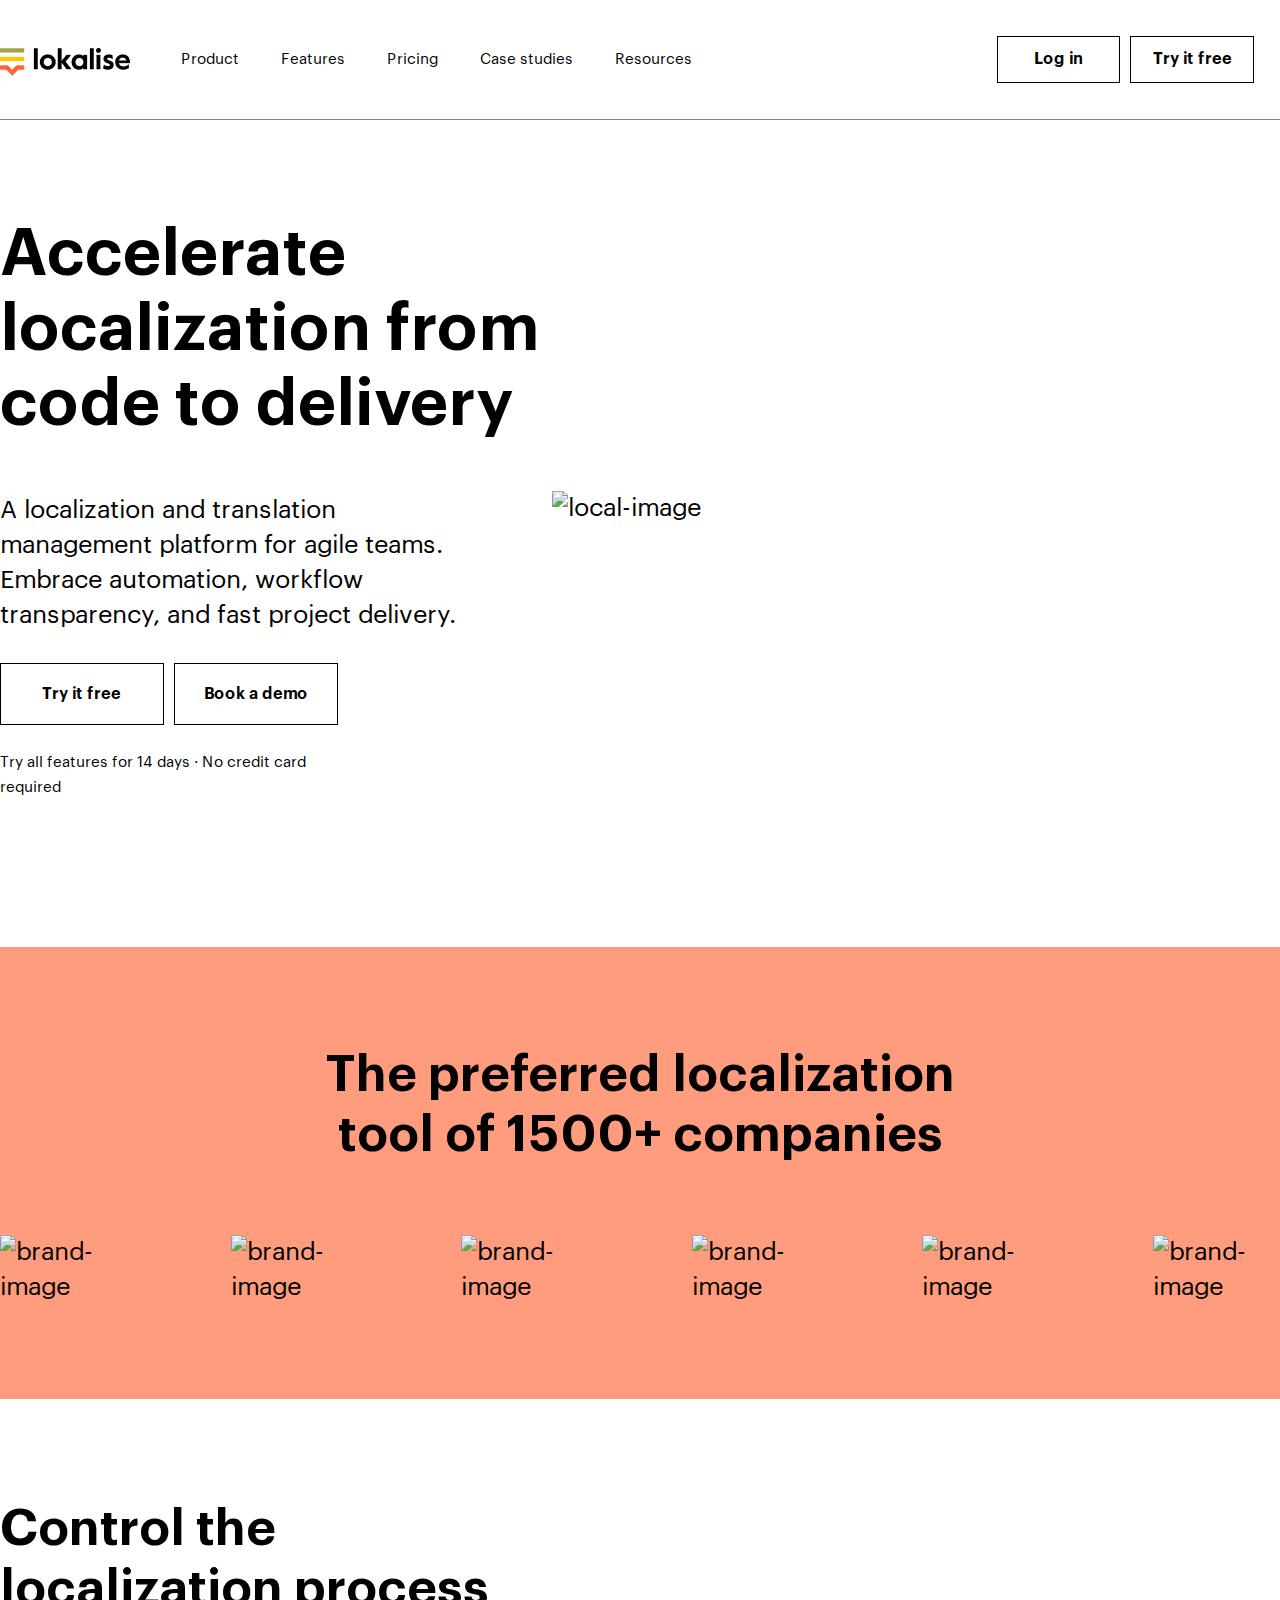
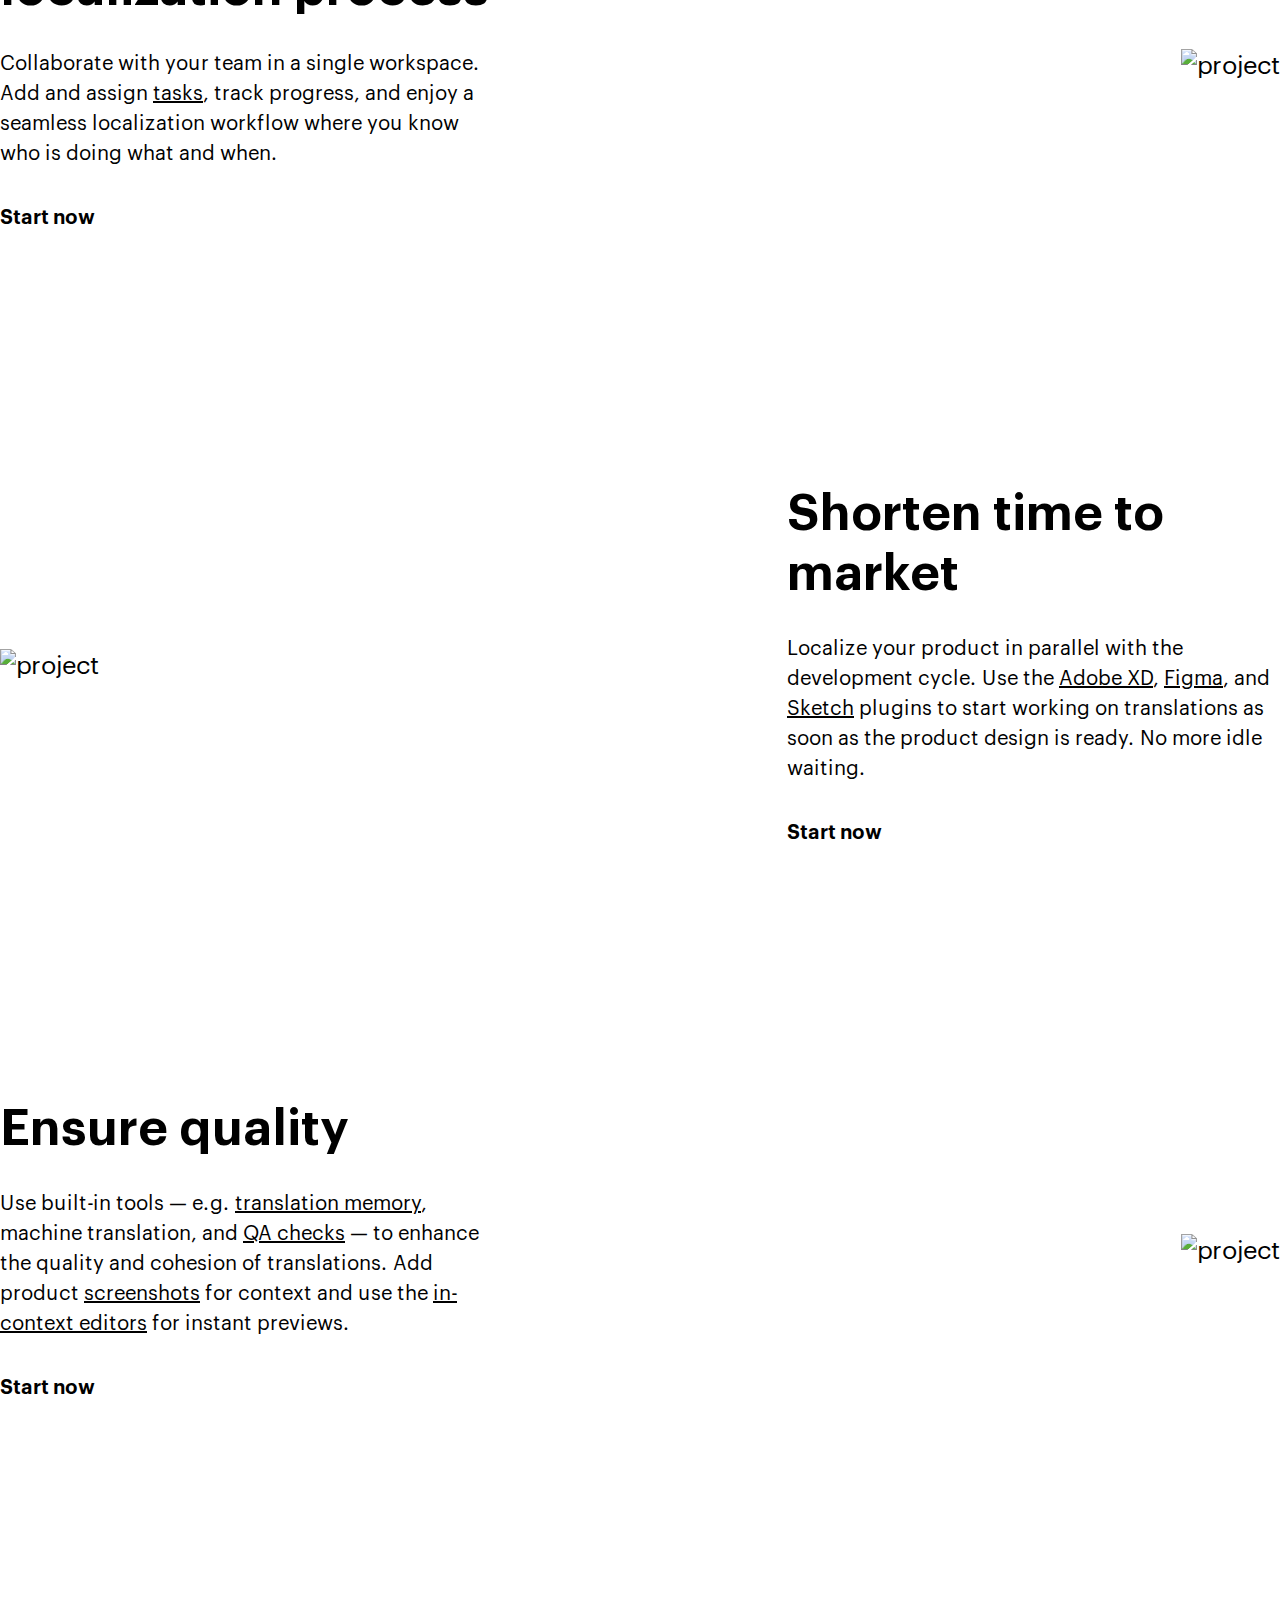
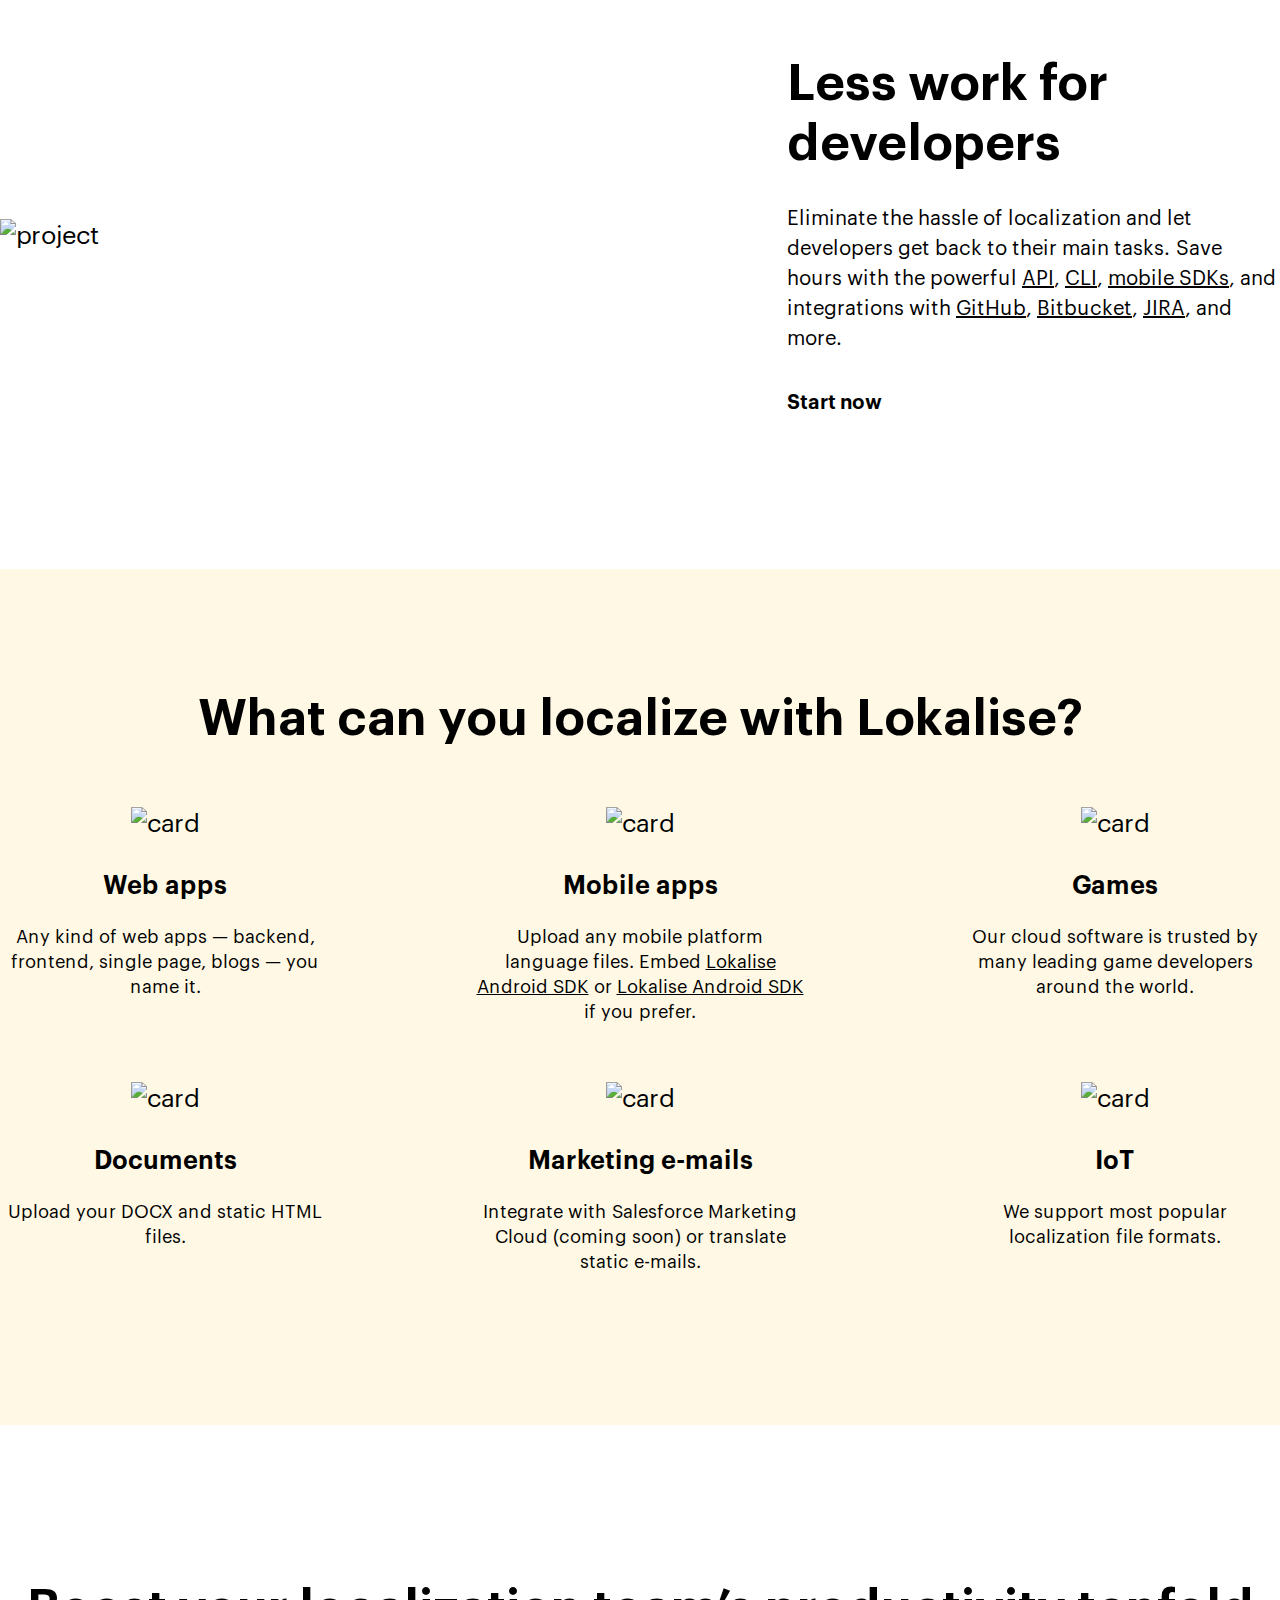
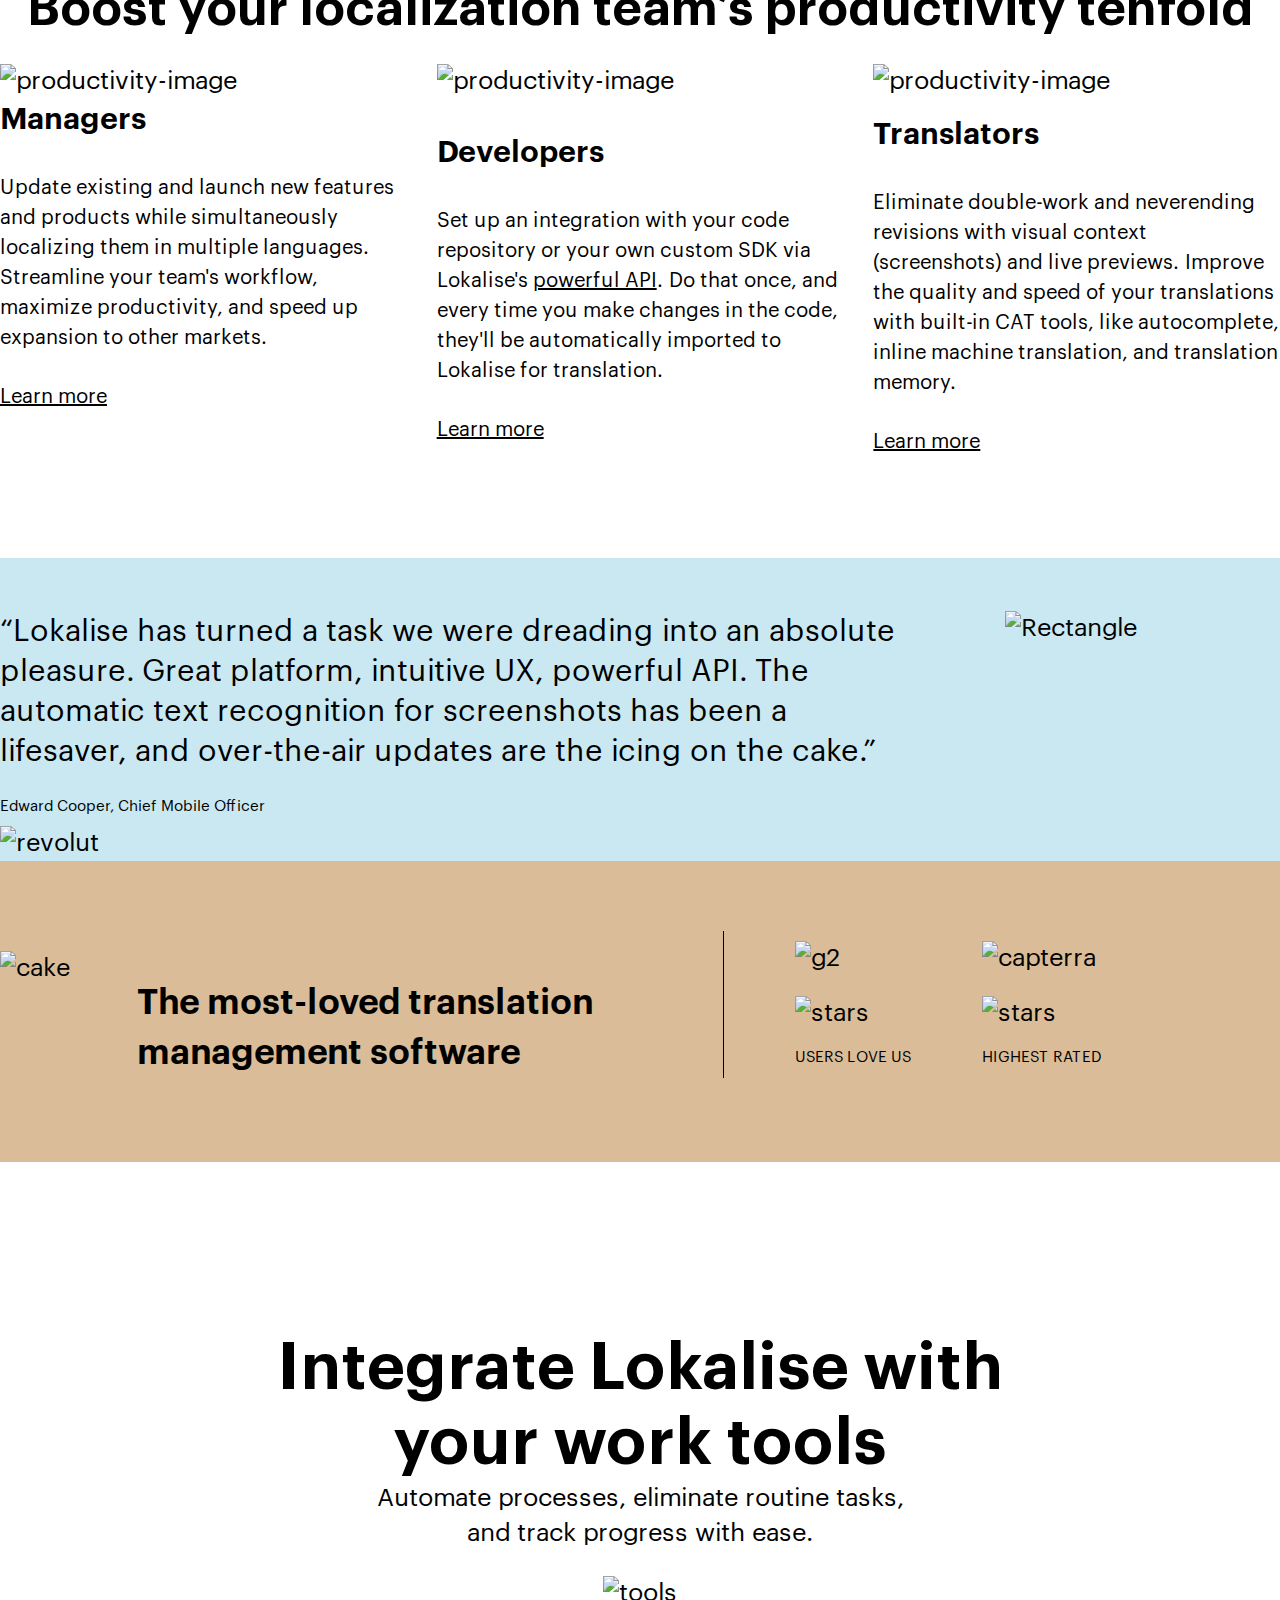
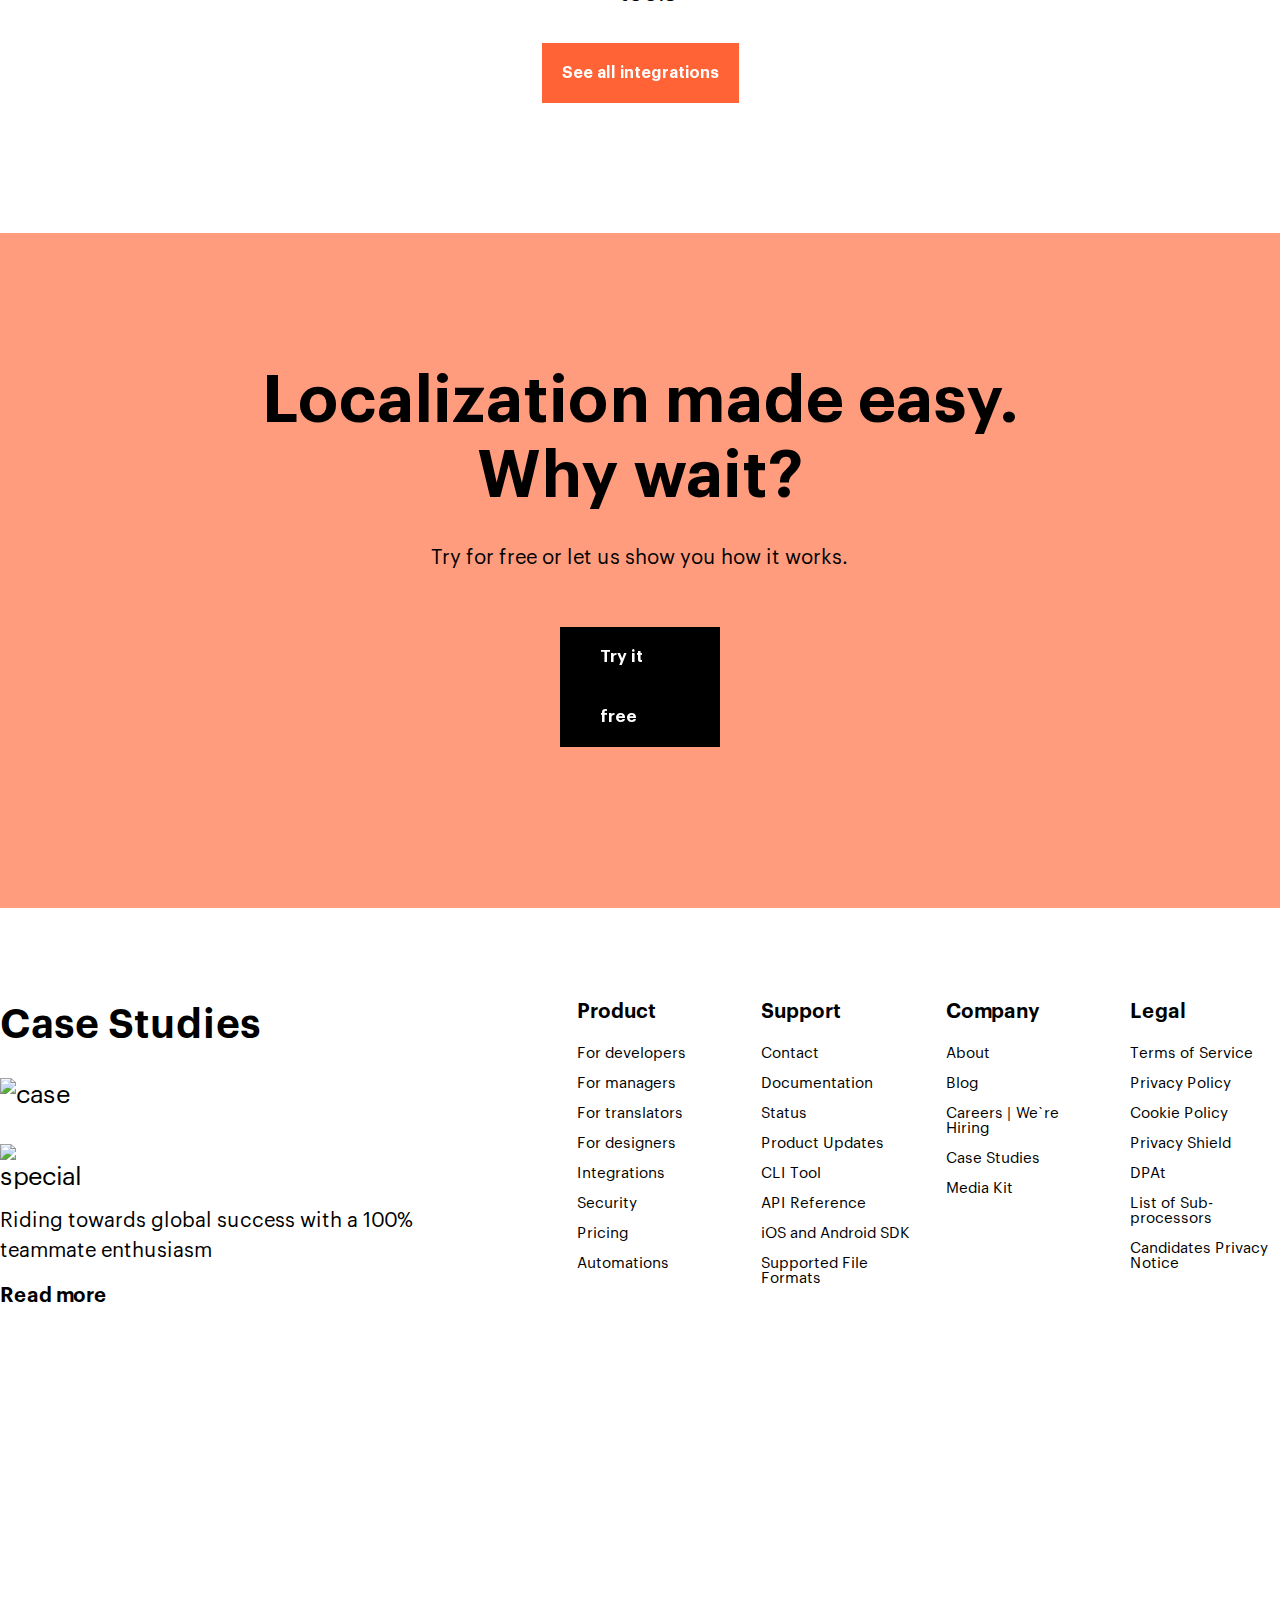
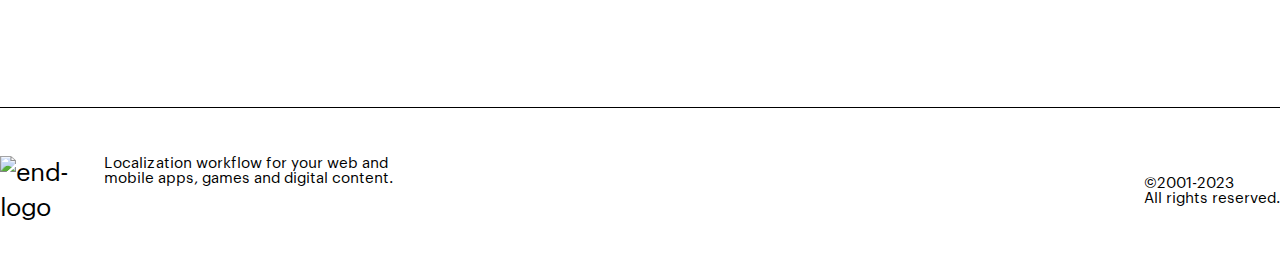
==== index.html @ d3bbba77 "rework hm15" ====
<!DOCTYPE html>
<html lang="en">
<head>
    <meta charset="UTF-8">
    <meta name="viewport" content="width=device-width, initial-scale=1.0">
    <link rel="stylesheet" href="fonts/fonts.css">
    <link rel="stylesheet" href="css/style.css">
    <title>Lokalise</title>
</head>
<body>
    <header class="header">
        <div class="container flex items-center">
            <a href="index.html" class="logo">
            <img src="./images/logo.png" alt="logo" class="logo-img">
           </a>
            <nav class="navigation">
                <ul class="nav-list flex">
                    <li class="nav-li"><a href="#" class="nav-link flex">Product</a></li>
                    <li class="nav-li"><a href="#" class="nav-link flex">Features</a></li>
                    <li class="nav-li"><a href="#" class="nav-link flex">Pricing</a></li>
                    <li class="nav-li"><a href="#" class="nav-link flex">Case studies</a></li>
                    <li class="nav-li"><a href="#" class="nav-link flex">Resources</a></li>
                </ul>
            </nav>
            <a href="" class="log-link mr-10 animation-link"><span>Log in</span></a>
            <a href="" class="log-link-2 animation-link"><span>Try it free</span></a>
        </div>
    </header>
    <main>
        <section class="localization-section">
            <div class="container flex items-center">
                <div class="local-text-block">
            <h1 class="local-title">Accelerate localization from code to delivery</h1>
            <p class="local-text">A localization and translation management platform for agile teams. Embrace automation, workflow transparency, and fast project delivery.</p>
            <div class="link-block flex">
            <a href="#" class="local-link mr-10 animation-link"><span>Try it free</span></a>
            <a href="#" class="local-link animation-link"><span>Book a demo</span></a>
        </div>
            <p class="local-description">Try all features for 14 days · No credit card required</p>
        </div>
        <div class="local-img-block">
            <img src="./images/localization.png" alt="local-image">
        </div>
        </div>
        </section>
        <section class="brands-section">
            <div class="container">
                <div class="brand-block">
                <h2 class="brands-title">The preferred localization tool of 1500+ companies</h2>
                <div class="brand-visual-block flex items-center">
                    <img src="./images/group-brands_1.png" alt="brand-image">
                    <img src="./images/group-brands_2.png" alt="brand-image">
                    <img src="./images/group-brands_3.png" alt="brand-image">
                    <img src="./images/group-brands_4.png" alt="brand-image">
                    <img src="./images/group-brands_5.png" alt="brand-image">
                    <img src="./images/group-brands_6.png" alt="brand-image">
                </div>
                </div>
            </div>
        </section>
        <section class="projects-section">
            <div class="container flex items-center justify-between mb-250">
                <div class="project-text-block">
                <h2 class="project-title">Control the localization process</h2>
                <p class="project-text">Collaborate with your team in a single workspace. Add and assign <u>tasks</u>, track progress, and enjoy a seamless localization workflow where you know who is doing what and when.</p>
                <a href="#" class="case-link">Start now</a>
            </div>
            <img src="./images/project_img_1.png" alt="project" class="project-image">
            </div>
            <div class="container flex items-center justify-between mb-250">
                <div class="project-text-block">
                <h2 class="project-title">Shorten time to market</h2>
                <p class="project-text">Localize your product in parallel with the development cycle. Use the <u>Adobe XD</u>, <u>Figma</u>, and <u>Sketch</u> plugins to start working on translations as soon as the product design is ready. No more idle waiting.</p>
                <a href="#" class="case-link">Start now</a>
            </div>
            <img src="./images/project_img_2.png" alt="project" class="project-image">
            </div>
            <div class="container flex items-center justify-between mb-250">
                <div class="project-text-block">
                <h2 class="project-title">Ensure quality</h2>
                <p class="project-text">Use built-in tools — e.g. <u>translation memory</u>, machine translation, and <u>QA checks</u> — to enhance the quality and cohesion of translations. Add product <u>screenshots</u> for context and use the <u>in-context editors</u> for instant previews.</p>
                <a href="#" class="case-link">Start now</a>
            </div>
            <img src="./images/project_img_3.png" alt="project" class="project-image">
            </div>
            <div class="container flex items-center justify-between">
                <div class="project-text-block">
                <h2 class="project-title">Less work for developers</h2>
                <p class="project-text">Eliminate the hassle of localization and let developers get back to their main tasks. Save hours with the powerful <u>API</u>, <u>CLI</u>, <u>mobile SDKs</u>, and integrations with  <u>GitHub</u>, <u>Bitbucket</u>, <u>JIRA</u>, and more.</p>
                <a href="#" class="case-link">Start now</a>
            </div>
            <img src="./images/project_img_4.png" alt="project" class="project-image">
            </div>
        </section>
    <section class="apps-section">
        <div class="container">
            <h2 class="apps-title">What can you localize with Lokalise?</h2>
            <div class="wrapper-cards flex justify-between">
                <div class="card-block mb-57">
                    <img src="./images/cards_1.png" alt="card" class="card-img">
                    <h3 class="cards-title">Web apps</h3>
                    <p class="cards-text">Any kind of web apps — backend, frontend, single page, blogs — you name it.</p>
                </div>
                <div class="card-block mb-57">
                    <img src="./images/cards_2.png" alt="card" class="card-img">
                    <h3 class="cards-title">Mobile apps</h3>
                    <p class="cards-text">Upload any mobile platform language files. Embed <u>Lokalise Android SDK</u>  or <u>Lokalise Android SDK</u> if you prefer. </p>
                </div>
                <div class="card-block mb-57">
                    <img src="./images/cards_3.png" alt="card" class="card-img">
                    <h3 class="cards-title">Games</h3>
                    <p class="cards-text">Our cloud software is trusted by many leading game developers around the world.</p>
                </div>
            </div>
            <div class="wrapper-cards flex justify-between">
                <div class="card-block">
                    <img src="./images/cards_4.png" alt="card" class="card-img">
                    <h3 class="cards-title">Documents</h3>
                    <p class="cards-text">Upload your DOCX and static HTML files.</p>
                </div>
                <div class="card-block">
                    <img src="./images/cards_5.png" alt="card" class="card-img">
                    <h3 class="cards-title">Marketing e-mails</h3>
                    <p class="cards-text">Integrate with Salesforce Marketing Cloud (coming soon) or translate static e-mails.</p>
                </div>
                <div class="card-block">
                    <img src="./images/cards_6.png" alt="card" class="card-img">
                    <h3 class="cards-title">IoT</h3>
                    <p class="cards-text">We support most popular localization file formats.</p>
                </div>
            </div>
        </div>
    </section>
    <section class="productivity-section">
     <div class="container">
         <h2 class="productivity-title">Boost your localization team’s productivity tenfold</h2>
         <div class="productivity-block flex">
            <div class="wrapper-product">
                <img src="./images/product_1.png" alt="productivity-image" class="productivity-img">
                <h3 class="title-product">Managers</h3>
                <p class="productivity-text">Update existing and launch new features and products while simultaneously localizing them in multiple languages. Streamline your team's workflow, maximize productivity, and speed up expansion to other markets.</p>
                <a href="#" class="productivity-link">Learn more</a>
            </div>
            <div class="wrapper-product">
                <img src="./images/product_2.png" alt="productivity-image" class="productivity-img mb">
                <h3 class="title-product">Developers</h3>
                <p class="productivity-text">Set up an integration with your code repository or your own custom SDK via Lokalise's <u>powerful API</u>. Do that once, and every time you make changes in the code, they'll be automatically imported to Lokalise for translation.</p>
                <a href="#" class="productivity-link">Learn more</a>
            </div>
            <div class="wrapper-product">
                <img src="./images/product_3.png" alt="productivity-image" class="productivity-img mb-25">
                <h3 class="title-product">Translators</h3>
                <p class="productivity-text">Eliminate double-work and neverending revisions with visual context (screenshots) and live previews. Improve the quality and speed of your translations with built-in CAT tools, like autocomplete, inline machine translation, and translation memory.</p>
                <a href="#" class="productivity-link">Learn more</a>
            </div>
         </div>
    </div>
    <div class="revolut-block">
     <div class="container flex">
         <div class="revolut-descrip-block">
           <p class="revolut-text">“Lokalise has turned a task we were dreading into an absolute pleasure. Great platform, intuitive UX, powerful API. The automatic text recognition for screenshots has been a lifesaver, and over-the-air updates are the icing on the cake.”</p>
           <p class="revolut-description">Edward Cooper, Chief Mobile Officer</p>
           <img src="./images/revolut.png" alt="revolut">
         </div>
        <div class="rectangle-img-block">
          <img src="./images/Rectangle.png" alt="Rectangle" class="rectangle-img">
        </div>
     </div>
    </div>
    </section>
    <section class="software-section">
        <div class="container flex">
            <div class="firstsoft-block flex">
                <img src="./images/cake.png" alt="cake" class="cake-img">
                <h3 class="software-title">The most-loved translation management software</h3>
            </div>
            <div class="rated-block">
                <img src="./images/g2.png" alt="g2" class="g2-img">
                <img src="./images/stars.png" alt="stars" class="stars-img">
                <p class="rated-description">USERS LOVE US</p>
            </div>
            <div class="rated-block">
                <img src="./images/capterra.png" alt="capterra" class="g2-img">
                <img src="./images/stars.png" alt="stars" class="stars-img">
                <p class="rated-description">HIGHEST RATED</p>
            </div>
        </div>
    </section>
    <section class="tools-section">
        <div class="container">
            <h2 class="tools-title">Integrate Lokalise with your work tools</h2>
            <p class="tools-text">Automate processes, eliminate routine tasks, and track progress with ease.</p>
            <img src="./images/tools.png" alt="tools" class="tools-img">
            <a href="#" class="tools-link bounce-hover">See all integrations</a>
        </div>
    </section>
    <section class="try-it-section">
    <div class="container">
        <h2 class="try-title">Localization made easy. Why wait?</h2>
        <p class="try-text">Try for free or let us show you how it works.</p>
        <a href="#" class="try-link bounce-hover">Try it free</a>
    </div>
    </section>
    </main>
    <footer class="footer">
        <div class="container flex">
            <div class="case-block">
                <h3 class="case-title">Case Studies</h3>
                <img src="./images/case.png" alt="case" class="case-img">
                <img src="./images/special.png" alt="special" class="special-img">
                <p class="case-text">Riding towards global success with a 100% teammate enthusiasm</p>
                <a href="#" class="case-link">Read more</a>
            </div>
            <div class="more-info">
                <h3 class="more-info-title">Product</h3>
                <a href="#" class="more-info-text">For developers</a>
                <a href="#" class="more-info-text">For managers</a>
                <a href="#" class="more-info-text">For translators</a>
                <a href="#" class="more-info-text">For designers</a>
                <a href="#" class="more-info-text">Integrations</a>
                <a href="#" class="more-info-text">Security</a>
                <a href="#" class="more-info-text">Pricing</a>
                <a href="#" class="more-info-text">Automations</a>
            </div>
            <div class="more-info">
                <h3 class="more-info-title">Support</h3>
                <a href="#" class="more-info-text">Contact</a>
                <a href="#" class="more-info-text">Documentation</a>
                <a href="#" class="more-info-text">Status</a>
                <a href="#" class="more-info-text">Product Updates</a>
                <a href="#" class="more-info-text">CLI Tool</a>
                <a href="#" class="more-info-text">API Reference</a>
                <a href="#" class="more-info-text">iOS and Android SDK</a>
                <a href="#" class="more-info-text">Supported File Formats</a>
            </div>
            <div class="more-info">
                <h3 class="more-info-title">Company</h3>
                <a href="#" class="more-info-text">About</a>
                <a href="#" class="more-info-text">Blog</a>
                <a href="#" class="more-info-text">Careers | We`re Hiring</a>
                <a href="#" class="more-info-text">Case Studies</a>
                <a href="#" class="more-info-text">Media Kit</a>
            </div>
            <div class="more-info">
                <h3 class="more-info-title">Legal</h3>
                <a href="#" class="more-info-text">Terms of Service</a>
                <a href="#" class="more-info-text">Privacy Policy</a>
                <a href="#" class="more-info-text">Cookie Policy</a>
                <a href="#" class="more-info-text">Privacy Shield</a>
                <a href="#" class="more-info-text">DPAt</a>
                <a href="#" class="more-info-text">List of Sub-processors</a>
                <a href="#" class="more-info-text">Candidates Privacy Notice</a>
            </div>
        </div>
        <div class="wrapper-end flex">
            <div class="after-block flex">
                <img src="./images/end-logo.png" alt="end-logo" class="end-logo">
                <p class="end-text text-12">Localization workflow for your web and mobile apps, games and digital content.</p>
            </div>
            <div class="after-block">
                <p class="years text-12">©2001-2023</p>
                <p class="text-reserved text-12">All rights reserved.</p>
            </div>
        </div>
    </footer>
</body>
</html>
---- fonts/fonts.css ----
@font-face {
    font-family: 'Graphik LCG';
    src: url('GraphikLCG-Semibold.woff2') format('woff2'),
        url('GraphikLCG-Semibold.woff') format('woff');
    font-weight: 600;
    font-style: normal;
    font-display: swap;
}

@font-face {
    font-family: 'Graphik LCG';
    src: url('GraphikLCG-Regular.woff2') format('woff2'),
        url('GraphikLCG-Regular.woff') format('woff');
    font-weight: 400;
    font-style: normal;
    font-display: swap;
}
---- css/style.css ----
* {
    box-sizing: border-box;
    margin: 0;
    padding: 0;
}
.container{
    max-width: 1290px;
    margin-left: auto;
    margin-right: auto;
}
img{
    max-width: 100%;
}
a{
    text-decoration: none;
}
html{
    font-family: 'Graphik LCG',  sans-serif;
    font-weight: 400;
    font-size: 25px;
    line-height: 35px;
}
.flex{
    display: flex;
}
.items-center{
    align-items: center;
}
.justify-end{
    justify-content: flex-end;
}
.mr-10{
    margin-right: 10px;
}
.justify-between{
    justify-content: space-between;
 }
 .mb-250{
    margin-bottom: 250px;
 }
 .mb-57{
   margin-bottom: 57px;
 }
 .padding{
    padding-left: 21px;
    padding-right: 22px;
 }
/* -------------------------HEADER--------------------------------------------------- */
.header{
    border-bottom: 1px solid grey;
    margin-bottom: 97px;
}
.header .logo{
    margin-right: 51px;
    margin-top: 14px;
    padding-top: 34px;
    padding-bottom: 33px;
}
.header .nav-li{
    margin-right: 42px;
}
.header .nav-li:last-child{
    margin-right: 305px;
}
.header .nav-list{
    list-style: none;
    margin: 0;
}
.header .nav-link{
    font-family: 'Graphik LCG',  sans-serif;
    font-weight: 400;
    font-size: 15px;
    line-height: 20px;
    color: black;
    transition: transform 0.1s ease-in-out;
    position: relative;
}
 .header .nav-link::before, .nav-link::after{
    content: "";
    position: absolute;
    background-color: grey;
    transition: transform 0.5s;
}
.header .nav-link::after{
    left: 0;
    width: 100%;
    height: 2px;
    bottom: -5px;
    transform: scaleX(0);
    transform-origin: left;
}
.header .nav-link:hover::after{
    transform: scaleX(1);
}
.log-link{
    padding-right: 36px;
    padding-left: 36px;
    font-weight: 600;
    font-family: 'Graphik LCG',  sans-serif;
    font-size: 16px;
    line-height: 45px;
    display: block;
    color: black;
    border: 1px solid black;
}
.log-link-2{
    padding-right: 21px;
    padding-left: 22px;
    font-weight: 600;
    font-family: 'Graphik LCG',  sans-serif;
    font-size: 16px;
    line-height: 45px;
    display: block;
    color: black;
    border: 1px solid black;
}
.animation-link{
    text-align: center;
    position: relative;
    transition: all 0.3s;
  }
  
  .animation-link span{
    position: relative;
    z-index: 2;
  }
  
  .animation-link:after{
    position: absolute;
    content: "";
    top: 0;
    left: 0;
    width: 0;
    height: 100%;
    background: #FF6336;
    transition: all .35s;
  }
  
  .animation-link:hover{
    color: #fff;
  }
  
  .animation-link:hover:after{
    width: 100%;
  }
  /* -----------------------------------seaction-localization------------------------------------------------------ */
  .localization-section{
    margin-bottom: 147px;
  }
 .localization-section .local-text-block{
    max-width: 552px;
 }
 .localization-section  .local-title{
    font-weight: 600;
    font-size: 65px;
    line-height: 75px;
    color:black;
    margin-bottom: 51px;
 }
 .localization-section .local-text{
    color: black;
    margin-bottom: 30px;
    max-width: 471px;
 }
 .localization-section .local-link{
    padding-right: 42px;
    padding-left: 41px;
    font-weight: 600;
    font-family: 'Graphik LCG',  sans-serif;
    font-size: 16px;
    line-height: 60px;
    display: block;
    color: black;
    border: 1px solid black;
 }
 .localization-section .local-link:nth-child(2){
    padding-right: 29px;
    padding-left: 29px;
 }
 .localization-section .local-link:hover{
    color: white;
 }
 .localization-section .link-block{
    margin-bottom: 25px;
 }
 .localization-section .local-description{
    font-size: 15px;
    line-height: 25px;
    color:black;
    width: 369px;
 }
 .local-img-block img{
    max-width: 759px;
 }
 /* -----------------------------------------------section-brands----------------------------------------------- */
 .brands-section{
    background-color: #FF9C7D;
    margin-bottom: 100px;
 }
 .brands-section .brand-block{
    display: flex;
    flex-direction: column;
    align-items: center;
 }
 .brands-section  .brands-title{
    font-weight: 600;
    font-size: 50px;
    line-height: 60px;
    color: black;
    padding-top: 98px;
    margin-bottom: 70px;
    max-width: 720px;
    text-align: center;
 }
 .brands-section .brand-visual-block img{
    padding-right: 103px;
    padding-bottom: 94px;
 }
 .brands-section .brand-visual-block img:last-child{
    padding-right: 0;
 }
 /* ---------------------------------------project-section------------------------------------------------------------- */
 .projects-section{
    margin-bottom: 150px;
 }
 .projects-section .container:nth-child(2n){
    flex-direction: row-reverse;
 }
 .projects-section .project-title{
    font-weight: 600;
    font-size: 50px;
    line-height: 60px;
    color: black;
    margin-bottom: 30px;
 }
 .projects-section .project-text{
    font-size: 20px;
    line-height: 30px;
    color: black;
    margin-bottom: 30px;
 }
 .projects-section .project-image{
    max-width: 632px;
 }
 .project-text-block{
    max-width: 493px;
 }
/* -------------------------------------------------------apps-section------------------------------------ */
.apps-section{
   background-color: #FFF8E4;
   padding-top: 120px;
   padding-bottom: 150px;
   margin-bottom: 154px;
}
.apps-section .apps-title{
   text-align: center;
   margin-bottom: 58px;
   font-weight: 600;
   font-size: 50px;
   line-height: 60px;
   color:black;
}
.apps-section .card-block{
   max-width: 330px;
   display: flex;
   flex-direction: column;
   align-items: center;
}
.apps-section .cards-text{
   font-size: 18px;
   line-height: 25px;
   color:black;
   text-align: center;
}
.apps-section .card-img{
   max-width: 160px;
   margin-bottom: 26px;
}
.apps-section  .cards-title{
   font-weight: 600;
   font-size: 25px;
   line-height: 35px;
   color:black;
   margin-bottom: 22px;
}
/* -------------------------------------------productivity-section------------------------------------------------------------- */
.productivity-section .productivity-block{
   align-items: flex-start;
   gap: 30px;
 }
.productivity-section .productivity-title{
   font-weight: 600;
   font-size: 50px;
   line-height: 60px;
   margin-bottom: 25px;
   text-align: center;
   color: black;
}
.productivity-section .wrapper-product{
   max-width: 439px;
}
 .productivity-section .title-product{
   font-weight: 600;
   font-size: 30px;
   line-height: 40px;
   color: black;
   margin-bottom: 34px;
 }
 .productivity-section .productivity-text{
   font-size: 20px;
   line-height: 30px;
   color: black;
   max-width: 409px;
   margin-bottom: 25px;
 }
 .mb{
   margin-bottom: 33px;
 }
 .mb-25{
   margin-bottom: 15px;
 }
 .productivity-section .productivity-link{
   text-decoration: underline;
   color:black;
   font-size: 20px;
   line-height: 30px;
   font-weight: 400;
   font-family: 'Graphik LCG',  sans-serif;
 }
 .productivity-section .revolut-block{
    background-color: #C9E8F2;
 }
 .productivity-section .revolut-text{
    font-size: 30px;
    line-height: 40px;
    color: black;
    margin-bottom: 23px;
    max-width: 920px;
    margin-top: 53px;
    margin-right: 85px;
 }
 .productivity-section .revolut-description{
    font-size: 15px;
    line-height: 25px;
    color: black;
    margin-bottom: 7px;
 }
 .productivity-section .rectangle-img{
    max-width: 310px;
    margin-top: 53px;
    margin-bottom: 105px;
    margin-right: 75px;
  }
   .wrapper-product:last-child{
    margin-bottom: 100px;
   }
   /* -----------------------------------software-section------------------------------------------------- */
   .software-section{
   background-color: #DABC98;
   margin-bottom: 169px;
   }
   .software-section .g2-img+.stars-img{
    display: block;
   }
   .software-section .firstsoft-block{
    margin-top: 70px;
    margin-bottom: 84px;
    border-right: 1px solid black;
   }
   .software-section .cake-img{
    margin-right: 67px;
    max-width: 176px;
    max-height: 154px;
    max-width: 176px;
    padding-top: 20px;
   }
   .software-section .software-title{
    font-weight: 600;
    font-size: 35px;
    line-height: 50px;
    color: black;
    padding-top: 47px;
    max-width: 461px;
    margin-right: 125px;
   }
   .software-section .rated-block{
    margin-top: 80px;
    margin-bottom: 84px;
    margin-left: 71px;
   }
   .software-section .rated-block:nth-child(3){
    margin-left: 70;
   }
   .software-section .g2-img{
    margin-bottom: 20px;
   }
   .software-section .stars-img{
    margin-bottom: 14px;
   }
   .software-section .rated-description{
    font-size: 15px;
    line-height: 25px;
    color: black;
   }
/* ------------------------------------------tools-section------------------------------------------------------------ */
.tools-section{
    margin-bottom: 130px;
}
.tools-section .container{
    display: flex;
    text-align: center;
    flex-direction: column;
    justify-content: center;
    align-items: center;
}
.tools-section .tools-title{
    font-weight: 600;
    font-size: 65px;
    line-height: 75px;
    color: black;
    margin: 0;
    max-width: 791px;
}
.tools-section .tools-text{
    color: black;
    margin-bottom: 25px;
    max-width: 539px;
}
.tools-section .tools-img{
    max-width: 1023px;
    margin-bottom: 32px;
}
.tools-section .tools-link{
    display: block;
    background-color: #FF6336;
    font-family: 'Graphik LCG',  sans-serif;
    font-weight: 600;
    font-size: 16px;
    line-height: 60px;
    color: white;
    padding-right: 20px;
    padding-left: 20px;
}
.bounce-hover {
    display: inline-block;
    transform: perspective(3px) translateZ(0);
    transition-duration: 0.8s;
}

.bounce-hover:hover,
.bounce-hover:focus,
.bounce-hover:active {
    transform: scale(0.8);
    transition-timing-function: cubic-bezier(0.47, 2.02, 0.31, -0.36);
}
/* -----------------------------------------try-it-section------------------------------------------ */
.try-it-section{
    background-color: #FF9C7D;
    padding-top: 131px;
    padding-bottom: 161px;
}
.try-it-section .container{
    display: flex;
    flex-direction: column;
    align-items: center;
    justify-content: center;
}
.try-it-section .try-title{
    font-family: 'Graphik LCG',  sans-serif;
    font-weight: 600;
    font-size: 65px;
    line-height: 75px;
    color: black;
    margin-bottom: 29px;
    max-width: 784px;
    text-align: center;
}
.try-it-section .try-text{
    font-size: 20px;
    line-height: 30px;
    color: black;
    margin-bottom: 54px;
}
.try-it-section .try-link{
    font-family: 'Graphik LCG',  sans-serif;
    font-weight: 600;
    font-size: 17px;
    line-height: 60px;
    padding-right: 40px;
    padding-left: 40px;
    width: 160px;
    background-color: black;
    color: white;
}
/* -----------------------------------------------footer-------------------------------------------------- */
.footer .container{
    margin-top: 92px;
    border-bottom: 1px solid black;
}
.footer .case-block{
    display: flex;
    flex-direction: column;
    align-items: flex-start;
    margin-right: 70px;
}
.footer .case-title{
    font-family: 'Graphik LCG',  sans-serif;
    font-weight: 600;
    font-size: 40px;
    line-height: 50px;
    color: black;
    margin-bottom: 28px;
}
.footer .case-img{
    max-width: 300px;
    margin-bottom: 31px;
}
.footer .special-img{
    max-width: 80px;
    margin-bottom: 11px;
}
.footer .case-text{
    font-size: 20px;
    line-height: 30px;
    color: black;
    margin-bottom: 15px;
}
.footer .more-info{
    display: flex;
    flex-direction: column;
    align-items: flex-start;
    margin-right: 34px;
    width: 187px;
}
.footer .more-info:last-child{
   margin-right: 0;
   margin-bottom: 421px;
}
.footer .more-info-title{
    font-weight: 600;
    font-size: 20px;
    line-height: 25px;
    color: black;
    margin-bottom: 21px;
}
.footer .more-info-text{
    font-size: 15px;
    line-height: 15px;
    color: black;
    margin-bottom: 15px;
    transition: transform 0.1s ease-in-out;
    position: relative;
}
.footer .more-info-text::before, .more-info-text::after{
    content: "";
    position: absolute;
    background-color: grey;
    transition: transform 0.5s;
}
.footer .more-info-text::after{
    left: 0;
    width: 100%;
    height: 1px;
    bottom: -5px;
    transform: scaleX(0);
    transform-origin: left;
}
.footer .more-info-text:hover::after{
    transform: scaleX(1);
}
.footer .wrapper-end{
    max-width: 1290px;
    margin-left: auto;
    margin-right: auto;
    justify-content: space-between;
    margin-top: 48px;
    align-items: center;
    margin-bottom: 43px;
}
.text-12{
    font-family: 'Graphik LCG',  sans-serif;
    font-weight: 400;
    font-size: 15px;
    line-height: 15px;
    color: black;
}
.footer .end-text{
    max-width: 301px;
}
.footer .end-logo{
    max-width: 90px;
    margin-right: 14px;
    align-self: flex-start;
}
.case-link{
    font-family: 'Graphik LCG',  sans-serif;
    font-weight: 600;
    font-size: 20px;
    line-height: 30px;
    color: black;
    transition: transform 0.1s ease-in-out;
    position: relative;
}

.case-link::before, .case-link::after{
    content: "";
    position: absolute;
    background-color: black;
    transition: transform 0.5s;
}
.case-link::after{
    left: 0;
    width: 100%;
    height: 1px;
    bottom: -3px;
    transform: scaleX(0);
    transform-origin: left;
}
.case-link:hover::after{
    transform: scaleX(1);
}
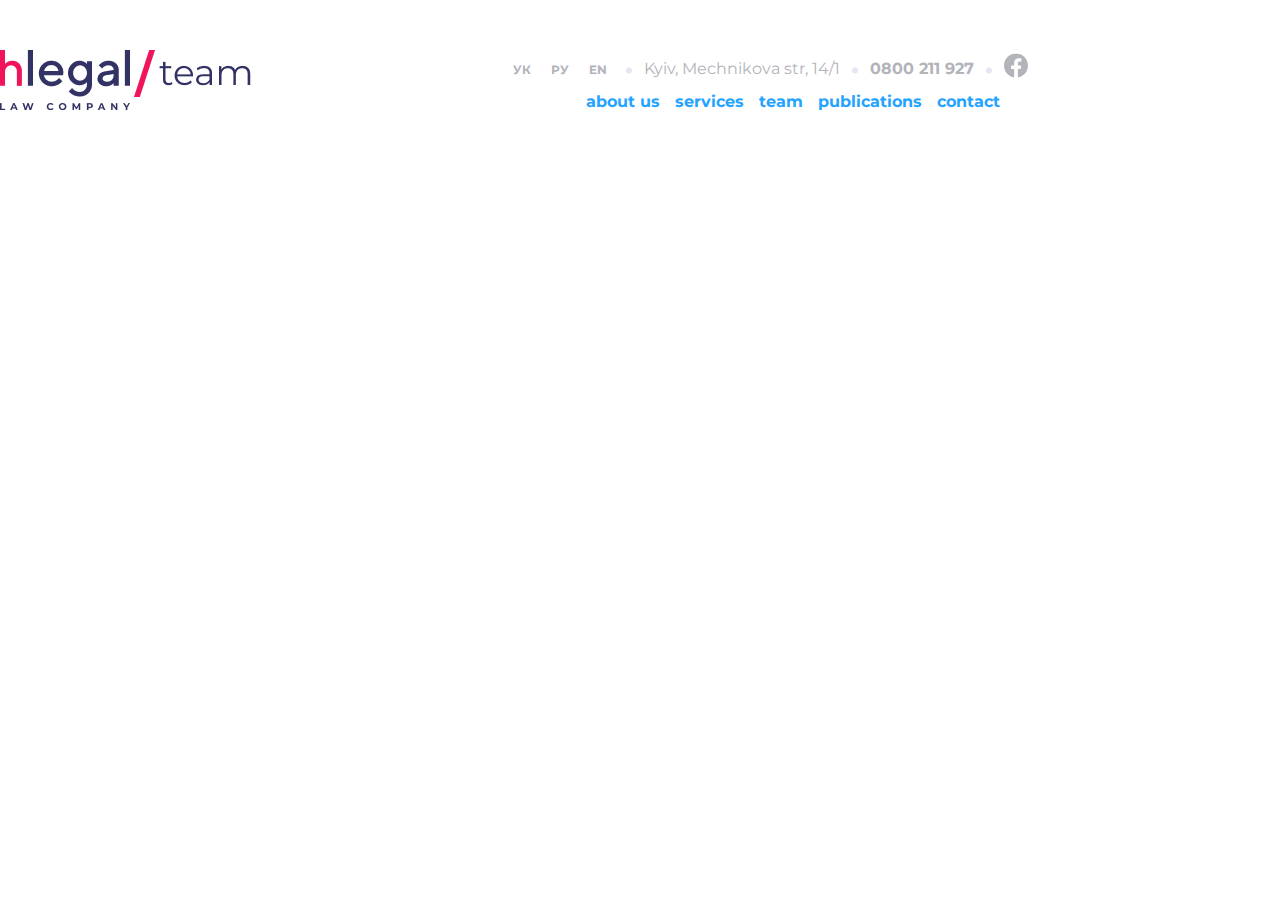
==== commit fd43c76b: "some" ====
--- a/index.html
+++ b/index.html
@@ -3,265 +3,55 @@
 <head>
     <meta charset="UTF-8">
     <meta name="viewport" content="width=device-width, initial-scale=1.0">
-    <link rel="stylesheet" href="fonts/fonts.css">
+    <link rel="stylesheet" href="./fonts/fonts.css">
     <link rel="stylesheet" href="css/style.css">
-    <title>Lokalise</title>
+    <title>HLEGAL</title>
 </head>
 <body>
     <header class="header">
-        <div class="container flex items-center">
-            <a href="index.html" class="logo">
-            <img src="./images/logo.png" alt="logo" class="logo-img">
-           </a>
-            <nav class="navigation">
-                <ul class="nav-list flex">
-                    <li class="nav-li"><a href="#" class="nav-link flex">Product</a></li>
-                    <li class="nav-li"><a href="#" class="nav-link flex">Features</a></li>
-                    <li class="nav-li"><a href="#" class="nav-link flex">Pricing</a></li>
-                    <li class="nav-li"><a href="#" class="nav-link flex">Case studies</a></li>
-                    <li class="nav-li"><a href="#" class="nav-link flex">Resources</a></li>
+        <div class="container">
+            <div class="wrapper-header">
+                <div class="logo-block">
+                <a href="index.html" class="logo"><img src="./images/logo-header.png" alt="logo" class="logo-header"></a>
+                </div>
+                <ul class="contacts-list">
+                    <li class="contacts-li"><a href="#" class="laguage-link">УК</a></li>
+                    <li class="contacts-li"><a href="#" class="laguage-link">РУ</a></li>
+                    <li class="contacts-li"><a href="index.html" class="laguage-link mr-6">EN</a></li>
+                    <li class="contacts-li"><svg width="6" height="7" viewBox="0 0 6 7" fill="none" xmlns="http://www.w3.org/2000/svg">
+                        <circle cx="3" cy="3.5" r="3" fill="#E6E6F0"/>
+                        </svg></li>
+                    <li class="contacts-li"><a href="https://maps.app.goo.gl/cVP2pAa7GZ2o9jKF6" class="adress-link" target="_blank">Kyiv, Mechnikova str, 14/1</a></li>
+                    <li class="contacts-li"><svg width="6" height="7" viewBox="0 0 6 7" fill="none" xmlns="http://www.w3.org/2000/svg">
+                        <circle cx="3" cy="3.5" r="3" fill="#E6E6F0"/>
+                        </svg></li>
+                    <li class="contacts-li"><a href="tel:+0800211927" class="numer-link" target="_blank">0800 211 927</a></li>
+                    <li class="contacts-li"><svg width="6" height="7" viewBox="0 0 6 7" fill="none" xmlns="http://www.w3.org/2000/svg">
+                        <circle cx="3" cy="3.5" r="3" fill="#E6E6F0"/>
+                        </svg></li>
+                    <a href="https://uk-ua.facebook.com" class="facebook-link ml-6" target="_blank">
+                        <svg width="24" height="25" viewBox="0 0 24 25" fill="none" xmlns="http://www.w3.org/2000/svg">
+                        <g clip-path="url(#clip0_128831_3470)">
+                        <path d="M24 12.5733C24 5.90541 18.6274 0.5 12 0.5C5.37258 0.5 0 5.90541 0 12.5733C0 18.5995 4.38823 23.5943 10.125 24.5V16.0633H7.07813V12.5733H10.125V9.91343C10.125 6.88755 11.9165 5.21615 14.6576 5.21615C15.9705 5.21615 17.3438 5.45195 17.3438 5.45195V8.42313H15.8306C14.3399 8.42313 13.875 9.35379 13.875 10.3086V12.5733H17.2031L16.6711 16.0633H13.875V24.5C19.6118 23.5943 24 18.5995 24 12.5733Z" fill="#B3B3BA"/>
+                        </g>
+                        <defs>
+                        <clipPath id="clip0_128831_3470">
+                        <rect width="24" height="24" fill="white" transform="translate(0 0.5)"/>
+                        </clipPath>
+                        </defs>
+                        </svg></a>
                 </ul>
-            </nav>
-            <a href="" class="log-link mr-10 animation-link"><span>Log in</span></a>
-            <a href="" class="log-link-2 animation-link"><span>Try it free</span></a>
+                <ul class="nav-list">
+                    <li class="nav-li"><a href="#" class="nav-link">about us</a></li>
+                    <li class="nav-li"><a href="#" class="nav-link">services</a></li>
+                    <li class="nav-li"><a href="#" class="nav-link">team</a></li>
+                    <li class="nav-li"><a href="#" class="nav-link">publications</a></li>
+                    <li class="nav-li"><a href="#" class="nav-link no-margin">contact</a></li>
+                </ul>
+            </div>
         </div>
     </header>
-    <main>
-        <section class="localization-section">
-            <div class="container flex items-center">
-                <div class="local-text-block">
-            <h1 class="local-title">Accelerate localization from code to delivery</h1>
-            <p class="local-text">A localization and translation management platform for agile teams. Embrace automation, workflow transparency, and fast project delivery.</p>
-            <div class="link-block flex">
-            <a href="#" class="local-link mr-10 animation-link"><span>Try it free</span></a>
-            <a href="#" class="local-link animation-link"><span>Book a demo</span></a>
-        </div>
-            <p class="local-description">Try all features for 14 days · No credit card required</p>
-        </div>
-        <div class="local-img-block">
-            <img src="./images/localization.png" alt="local-image">
-        </div>
-        </div>
-        </section>
-        <section class="brands-section">
-            <div class="container">
-                <div class="brand-block">
-                <h2 class="brands-title">The preferred localization tool of 1500+ companies</h2>
-                <div class="brand-visual-block flex items-center">
-                    <img src="./images/group-brands_1.png" alt="brand-image">
-                    <img src="./images/group-brands_2.png" alt="brand-image">
-                    <img src="./images/group-brands_3.png" alt="brand-image">
-                    <img src="./images/group-brands_4.png" alt="brand-image">
-                    <img src="./images/group-brands_5.png" alt="brand-image">
-                    <img src="./images/group-brands_6.png" alt="brand-image">
-                </div>
-                </div>
-            </div>
-        </section>
-        <section class="projects-section">
-            <div class="container flex items-center justify-between mb-250">
-                <div class="project-text-block">
-                <h2 class="project-title">Control the localization process</h2>
-                <p class="project-text">Collaborate with your team in a single workspace. Add and assign <u>tasks</u>, track progress, and enjoy a seamless localization workflow where you know who is doing what and when.</p>
-                <a href="#" class="case-link">Start now</a>
-            </div>
-            <img src="./images/project_img_1.png" alt="project" class="project-image">
-            </div>
-            <div class="container flex items-center justify-between mb-250">
-                <div class="project-text-block">
-                <h2 class="project-title">Shorten time to market</h2>
-                <p class="project-text">Localize your product in parallel with the development cycle. Use the <u>Adobe XD</u>, <u>Figma</u>, and <u>Sketch</u> plugins to start working on translations as soon as the product design is ready. No more idle waiting.</p>
-                <a href="#" class="case-link">Start now</a>
-            </div>
-            <img src="./images/project_img_2.png" alt="project" class="project-image">
-            </div>
-            <div class="container flex items-center justify-between mb-250">
-                <div class="project-text-block">
-                <h2 class="project-title">Ensure quality</h2>
-                <p class="project-text">Use built-in tools — e.g. <u>translation memory</u>, machine translation, and <u>QA checks</u> — to enhance the quality and cohesion of translations. Add product <u>screenshots</u> for context and use the <u>in-context editors</u> for instant previews.</p>
-                <a href="#" class="case-link">Start now</a>
-            </div>
-            <img src="./images/project_img_3.png" alt="project" class="project-image">
-            </div>
-            <div class="container flex items-center justify-between">
-                <div class="project-text-block">
-                <h2 class="project-title">Less work for developers</h2>
-                <p class="project-text">Eliminate the hassle of localization and let developers get back to their main tasks. Save hours with the powerful <u>API</u>, <u>CLI</u>, <u>mobile SDKs</u>, and integrations with  <u>GitHub</u>, <u>Bitbucket</u>, <u>JIRA</u>, and more.</p>
-                <a href="#" class="case-link">Start now</a>
-            </div>
-            <img src="./images/project_img_4.png" alt="project" class="project-image">
-            </div>
-        </section>
-    <section class="apps-section">
-        <div class="container">
-            <h2 class="apps-title">What can you localize with Lokalise?</h2>
-            <div class="wrapper-cards flex justify-between">
-                <div class="card-block mb-57">
-                    <img src="./images/cards_1.png" alt="card" class="card-img">
-                    <h3 class="cards-title">Web apps</h3>
-                    <p class="cards-text">Any kind of web apps — backend, frontend, single page, blogs — you name it.</p>
-                </div>
-                <div class="card-block mb-57">
-                    <img src="./images/cards_2.png" alt="card" class="card-img">
-                    <h3 class="cards-title">Mobile apps</h3>
-                    <p class="cards-text">Upload any mobile platform language files. Embed <u>Lokalise Android SDK</u>  or <u>Lokalise Android SDK</u> if you prefer. </p>
-                </div>
-                <div class="card-block mb-57">
-                    <img src="./images/cards_3.png" alt="card" class="card-img">
-                    <h3 class="cards-title">Games</h3>
-                    <p class="cards-text">Our cloud software is trusted by many leading game developers around the world.</p>
-                </div>
-            </div>
-            <div class="wrapper-cards flex justify-between">
-                <div class="card-block">
-                    <img src="./images/cards_4.png" alt="card" class="card-img">
-                    <h3 class="cards-title">Documents</h3>
-                    <p class="cards-text">Upload your DOCX and static HTML files.</p>
-                </div>
-                <div class="card-block">
-                    <img src="./images/cards_5.png" alt="card" class="card-img">
-                    <h3 class="cards-title">Marketing e-mails</h3>
-                    <p class="cards-text">Integrate with Salesforce Marketing Cloud (coming soon) or translate static e-mails.</p>
-                </div>
-                <div class="card-block">
-                    <img src="./images/cards_6.png" alt="card" class="card-img">
-                    <h3 class="cards-title">IoT</h3>
-                    <p class="cards-text">We support most popular localization file formats.</p>
-                </div>
-            </div>
-        </div>
-    </section>
-    <section class="productivity-section">
-     <div class="container">
-         <h2 class="productivity-title">Boost your localization team’s productivity tenfold</h2>
-         <div class="productivity-block flex">
-            <div class="wrapper-product">
-                <img src="./images/product_1.png" alt="productivity-image" class="productivity-img">
-                <h3 class="title-product">Managers</h3>
-                <p class="productivity-text">Update existing and launch new features and products while simultaneously localizing them in multiple languages. Streamline your team's workflow, maximize productivity, and speed up expansion to other markets.</p>
-                <a href="#" class="productivity-link">Learn more</a>
-            </div>
-            <div class="wrapper-product">
-                <img src="./images/product_2.png" alt="productivity-image" class="productivity-img mb">
-                <h3 class="title-product">Developers</h3>
-                <p class="productivity-text">Set up an integration with your code repository or your own custom SDK via Lokalise's <u>powerful API</u>. Do that once, and every time you make changes in the code, they'll be automatically imported to Lokalise for translation.</p>
-                <a href="#" class="productivity-link">Learn more</a>
-            </div>
-            <div class="wrapper-product">
-                <img src="./images/product_3.png" alt="productivity-image" class="productivity-img mb-25">
-                <h3 class="title-product">Translators</h3>
-                <p class="productivity-text">Eliminate double-work and neverending revisions with visual context (screenshots) and live previews. Improve the quality and speed of your translations with built-in CAT tools, like autocomplete, inline machine translation, and translation memory.</p>
-                <a href="#" class="productivity-link">Learn more</a>
-            </div>
-         </div>
-    </div>
-    <div class="revolut-block">
-     <div class="container flex">
-         <div class="revolut-descrip-block">
-           <p class="revolut-text">“Lokalise has turned a task we were dreading into an absolute pleasure. Great platform, intuitive UX, powerful API. The automatic text recognition for screenshots has been a lifesaver, and over-the-air updates are the icing on the cake.”</p>
-           <p class="revolut-description">Edward Cooper, Chief Mobile Officer</p>
-           <img src="./images/revolut.png" alt="revolut">
-         </div>
-        <div class="rectangle-img-block">
-          <img src="./images/Rectangle.png" alt="Rectangle" class="rectangle-img">
-        </div>
-     </div>
-    </div>
-    </section>
-    <section class="software-section">
-        <div class="container flex">
-            <div class="firstsoft-block flex">
-                <img src="./images/cake.png" alt="cake" class="cake-img">
-                <h3 class="software-title">The most-loved translation management software</h3>
-            </div>
-            <div class="rated-block">
-                <img src="./images/g2.png" alt="g2" class="g2-img">
-                <img src="./images/stars.png" alt="stars" class="stars-img">
-                <p class="rated-description">USERS LOVE US</p>
-            </div>
-            <div class="rated-block">
-                <img src="./images/capterra.png" alt="capterra" class="g2-img">
-                <img src="./images/stars.png" alt="stars" class="stars-img">
-                <p class="rated-description">HIGHEST RATED</p>
-            </div>
-        </div>
-    </section>
-    <section class="tools-section">
-        <div class="container">
-            <h2 class="tools-title">Integrate Lokalise with your work tools</h2>
-            <p class="tools-text">Automate processes, eliminate routine tasks, and track progress with ease.</p>
-            <img src="./images/tools.png" alt="tools" class="tools-img">
-            <a href="#" class="tools-link bounce-hover">See all integrations</a>
-        </div>
-    </section>
-    <section class="try-it-section">
-    <div class="container">
-        <h2 class="try-title">Localization made easy. Why wait?</h2>
-        <p class="try-text">Try for free or let us show you how it works.</p>
-        <a href="#" class="try-link bounce-hover">Try it free</a>
-    </div>
-    </section>
-    </main>
-    <footer class="footer">
-        <div class="container flex">
-            <div class="case-block">
-                <h3 class="case-title">Case Studies</h3>
-                <img src="./images/case.png" alt="case" class="case-img">
-                <img src="./images/special.png" alt="special" class="special-img">
-                <p class="case-text">Riding towards global success with a 100% teammate enthusiasm</p>
-                <a href="#" class="case-link">Read more</a>
-            </div>
-            <div class="more-info">
-                <h3 class="more-info-title">Product</h3>
-                <a href="#" class="more-info-text">For developers</a>
-                <a href="#" class="more-info-text">For managers</a>
-                <a href="#" class="more-info-text">For translators</a>
-                <a href="#" class="more-info-text">For designers</a>
-                <a href="#" class="more-info-text">Integrations</a>
-                <a href="#" class="more-info-text">Security</a>
-                <a href="#" class="more-info-text">Pricing</a>
-                <a href="#" class="more-info-text">Automations</a>
-            </div>
-            <div class="more-info">
-                <h3 class="more-info-title">Support</h3>
-                <a href="#" class="more-info-text">Contact</a>
-                <a href="#" class="more-info-text">Documentation</a>
-                <a href="#" class="more-info-text">Status</a>
-                <a href="#" class="more-info-text">Product Updates</a>
-                <a href="#" class="more-info-text">CLI Tool</a>
-                <a href="#" class="more-info-text">API Reference</a>
-                <a href="#" class="more-info-text">iOS and Android SDK</a>
-                <a href="#" class="more-info-text">Supported File Formats</a>
-            </div>
-            <div class="more-info">
-                <h3 class="more-info-title">Company</h3>
-                <a href="#" class="more-info-text">About</a>
-                <a href="#" class="more-info-text">Blog</a>
-                <a href="#" class="more-info-text">Careers | We`re Hiring</a>
-                <a href="#" class="more-info-text">Case Studies</a>
-                <a href="#" class="more-info-text">Media Kit</a>
-            </div>
-            <div class="more-info">
-                <h3 class="more-info-title">Legal</h3>
-                <a href="#" class="more-info-text">Terms of Service</a>
-                <a href="#" class="more-info-text">Privacy Policy</a>
-                <a href="#" class="more-info-text">Cookie Policy</a>
-                <a href="#" class="more-info-text">Privacy Shield</a>
-                <a href="#" class="more-info-text">DPAt</a>
-                <a href="#" class="more-info-text">List of Sub-processors</a>
-                <a href="#" class="more-info-text">Candidates Privacy Notice</a>
-            </div>
-        </div>
-        <div class="wrapper-end flex">
-            <div class="after-block flex">
-                <img src="./images/end-logo.png" alt="end-logo" class="end-logo">
-                <p class="end-text text-12">Localization workflow for your web and mobile apps, games and digital content.</p>
-            </div>
-            <div class="after-block">
-                <p class="years text-12">©2001-2023</p>
-                <p class="text-reserved text-12">All rights reserved.</p>
-            </div>
-        </div>
-    </footer>
+    <main></main>
+    <footer></footer>
 </body>
 </html>--- a/fonts/fonts.css
+++ b/fonts/fonts.css
@@ -1,16 +1,16 @@
 @font-face {
-    font-family: 'Graphik LCG';
-    src: url('GraphikLCG-Semibold.woff2') format('woff2'),
-        url('GraphikLCG-Semibold.woff') format('woff');
-    font-weight: 600;
+    font-family: 'Montserrat';
+    src: url('Montserrat-Bold.woff2') format('woff2'),
+        url('Montserrat-Bold.woff') format('woff');
+    font-weight: 700;
     font-style: normal;
     font-display: swap;
 }
 
 @font-face {
-    font-family: 'Graphik LCG';
-    src: url('GraphikLCG-Regular.woff2') format('woff2'),
-        url('GraphikLCG-Regular.woff') format('woff');
+    font-family: 'Montserrat';
+    src: url('Montserrat-Regular.woff2') format('woff2'),
+        url('Montserrat-Regular.woff') format('woff');
     font-weight: 400;
     font-style: normal;
     font-display: swap;
--- a/css/style.css
+++ b/css/style.css
@@ -4,7 +4,12 @@
     padding: 0;
 }
 .container{
-    max-width: 1290px;
+    max-width: 1600px;
+    margin-left: auto;
+    margin-right: auto;
+}
+.container-small{
+    max-width: 1360px;
     margin-left: auto;
     margin-right: auto;
 }
@@ -15,607 +20,87 @@
     text-decoration: none;
 }
 html{
-    font-family: 'Graphik LCG',  sans-serif;
+    font-family: 'Montserrat', sans-serif;
     font-weight: 400;
-    font-size: 25px;
-    line-height: 35px;
+    font-size: 14px;
+    line-height: 22px;
 }
-.flex{
+.mr-6{
+    margin-right: 6px;
+}
+.ml-6{
+    margin-left: 6px;
+}
+.no-margin{
+    margin: 0;
+}
+/* -----------------------------------------header-------------------------------------------------------------------------------- */
+.header{
+    padding-top: 50px;
+}
+.header .wrapper-header{
+    display: grid;
+    grid-template-areas: "logo contacts"
+                          "logo nav";
+}
+.header .logo-block{
+    grid-area: logo;
+}
+.header .contacts-list{
+    grid-area: contacts;
     display: flex;
-}
-.items-center{
+    list-style: none;
     align-items: center;
-}
-.justify-end{
-    justify-content: flex-end;
-}
-.mr-10{
-    margin-right: 10px;
-}
-.justify-between{
-    justify-content: space-between;
- }
- .mb-250{
-    margin-bottom: 250px;
- }
- .mb-57{
-   margin-bottom: 57px;
- }
- .padding{
-    padding-left: 21px;
-    padding-right: 22px;
- }
-/* -------------------------HEADER--------------------------------------------------- */
-.header{
-    border-bottom: 1px solid grey;
-    margin-bottom: 97px;
-}
-.header .logo{
-    margin-right: 51px;
-    margin-top: 14px;
-    padding-top: 34px;
-    padding-bottom: 33px;
-}
-.header .nav-li{
-    margin-right: 42px;
-}
-.header .nav-li:last-child{
-    margin-right: 305px;
+    margin: 0;
 }
 .header .nav-list{
+    grid-area: nav;
+    display: flex;
     list-style: none;
+    align-items: center;
     margin: 0;
+    margin-left: 80px;
+}
+.header .contacts-li{
+    padding-right: 6px;
+}
+.header .laguage-link{
+    font-family: 'Montserrat', sans-serif;
+    font-weight: 700;
+    font-size: 12px;
+    line-height: 14.63px;
+    color: #B3B3BA;
+    padding: 5px 7px 5px 7px;
+    transition: 0.5s ease;
+}
+.header .laguage-link:hover{
+   background-color: #F0145A;
+   color: white;
+   border-radius: 8px;
+}
+.header .adress-link{
+    font-family: 'Montserrat', sans-serif;
+    font-weight: 400;
+    font-size: 16px;
+    line-height: 19.5px;
+    color: #B3B3BA;
+    margin-right: 6px;
+    margin-left: 6px;
+}
+.header .numer-link{
+    font-family: 'Montserrat', sans-serif;
+    font-weight: 700;
+    font-size: 16px;
+    line-height: 19.5px;
+    color: #B3B3BA;
+    margin-right: 6px;
+    margin-left: 6px;
 }
 .header .nav-link{
-    font-family: 'Graphik LCG',  sans-serif;
-    font-weight: 400;
-    font-size: 15px;
-    line-height: 20px;
-    color: black;
-    transition: transform 0.1s ease-in-out;
-    position: relative;
-}
- .header .nav-link::before, .nav-link::after{
-    content: "";
-    position: absolute;
-    background-color: grey;
-    transition: transform 0.5s;
-}
-.header .nav-link::after{
-    left: 0;
-    width: 100%;
-    height: 2px;
-    bottom: -5px;
-    transform: scaleX(0);
-    transform-origin: left;
-}
-.header .nav-link:hover::after{
-    transform: scaleX(1);
-}
-.log-link{
-    padding-right: 36px;
-    padding-left: 36px;
-    font-weight: 600;
-    font-family: 'Graphik LCG',  sans-serif;
+    font-family: 'Montserrat', sans-serif;
+    font-weight: 700;
     font-size: 16px;
-    line-height: 45px;
-    display: block;
-    color: black;
-    border: 1px solid black;
-}
-.log-link-2{
-    padding-right: 21px;
-    padding-left: 22px;
-    font-weight: 600;
-    font-family: 'Graphik LCG',  sans-serif;
-    font-size: 16px;
-    line-height: 45px;
-    display: block;
-    color: black;
-    border: 1px solid black;
-}
-.animation-link{
-    text-align: center;
-    position: relative;
-    transition: all 0.3s;
-  }
-  
-  .animation-link span{
-    position: relative;
-    z-index: 2;
-  }
-  
-  .animation-link:after{
-    position: absolute;
-    content: "";
-    top: 0;
-    left: 0;
-    width: 0;
-    height: 100%;
-    background: #FF6336;
-    transition: all .35s;
-  }
-  
-  .animation-link:hover{
-    color: #fff;
-  }
-  
-  .animation-link:hover:after{
-    width: 100%;
-  }
-  /* -----------------------------------seaction-localization------------------------------------------------------ */
-  .localization-section{
-    margin-bottom: 147px;
-  }
- .localization-section .local-text-block{
-    max-width: 552px;
- }
- .localization-section  .local-title{
-    font-weight: 600;
-    font-size: 65px;
-    line-height: 75px;
-    color:black;
-    margin-bottom: 51px;
- }
- .localization-section .local-text{
-    color: black;
-    margin-bottom: 30px;
-    max-width: 471px;
- }
- .localization-section .local-link{
-    padding-right: 42px;
-    padding-left: 41px;
-    font-weight: 600;
-    font-family: 'Graphik LCG',  sans-serif;
-    font-size: 16px;
-    line-height: 60px;
-    display: block;
-    color: black;
-    border: 1px solid black;
- }
- .localization-section .local-link:nth-child(2){
-    padding-right: 29px;
-    padding-left: 29px;
- }
- .localization-section .local-link:hover{
-    color: white;
- }
- .localization-section .link-block{
-    margin-bottom: 25px;
- }
- .localization-section .local-description{
-    font-size: 15px;
-    line-height: 25px;
-    color:black;
-    width: 369px;
- }
- .local-img-block img{
-    max-width: 759px;
- }
- /* -----------------------------------------------section-brands----------------------------------------------- */
- .brands-section{
-    background-color: #FF9C7D;
-    margin-bottom: 100px;
- }
- .brands-section .brand-block{
-    display: flex;
-    flex-direction: column;
-    align-items: center;
- }
- .brands-section  .brands-title{
-    font-weight: 600;
-    font-size: 50px;
-    line-height: 60px;
-    color: black;
-    padding-top: 98px;
-    margin-bottom: 70px;
-    max-width: 720px;
-    text-align: center;
- }
- .brands-section .brand-visual-block img{
-    padding-right: 103px;
-    padding-bottom: 94px;
- }
- .brands-section .brand-visual-block img:last-child{
-    padding-right: 0;
- }
- /* ---------------------------------------project-section------------------------------------------------------------- */
- .projects-section{
-    margin-bottom: 150px;
- }
- .projects-section .container:nth-child(2n){
-    flex-direction: row-reverse;
- }
- .projects-section .project-title{
-    font-weight: 600;
-    font-size: 50px;
-    line-height: 60px;
-    color: black;
-    margin-bottom: 30px;
- }
- .projects-section .project-text{
-    font-size: 20px;
-    line-height: 30px;
-    color: black;
-    margin-bottom: 30px;
- }
- .projects-section .project-image{
-    max-width: 632px;
- }
- .project-text-block{
-    max-width: 493px;
- }
-/* -------------------------------------------------------apps-section------------------------------------ */
-.apps-section{
-   background-color: #FFF8E4;
-   padding-top: 120px;
-   padding-bottom: 150px;
-   margin-bottom: 154px;
-}
-.apps-section .apps-title{
-   text-align: center;
-   margin-bottom: 58px;
-   font-weight: 600;
-   font-size: 50px;
-   line-height: 60px;
-   color:black;
-}
-.apps-section .card-block{
-   max-width: 330px;
-   display: flex;
-   flex-direction: column;
-   align-items: center;
-}
-.apps-section .cards-text{
-   font-size: 18px;
-   line-height: 25px;
-   color:black;
-   text-align: center;
-}
-.apps-section .card-img{
-   max-width: 160px;
-   margin-bottom: 26px;
-}
-.apps-section  .cards-title{
-   font-weight: 600;
-   font-size: 25px;
-   line-height: 35px;
-   color:black;
-   margin-bottom: 22px;
-}
-/* -------------------------------------------productivity-section------------------------------------------------------------- */
-.productivity-section .productivity-block{
-   align-items: flex-start;
-   gap: 30px;
- }
-.productivity-section .productivity-title{
-   font-weight: 600;
-   font-size: 50px;
-   line-height: 60px;
-   margin-bottom: 25px;
-   text-align: center;
-   color: black;
-}
-.productivity-section .wrapper-product{
-   max-width: 439px;
-}
- .productivity-section .title-product{
-   font-weight: 600;
-   font-size: 30px;
-   line-height: 40px;
-   color: black;
-   margin-bottom: 34px;
- }
- .productivity-section .productivity-text{
-   font-size: 20px;
-   line-height: 30px;
-   color: black;
-   max-width: 409px;
-   margin-bottom: 25px;
- }
- .mb{
-   margin-bottom: 33px;
- }
- .mb-25{
-   margin-bottom: 15px;
- }
- .productivity-section .productivity-link{
-   text-decoration: underline;
-   color:black;
-   font-size: 20px;
-   line-height: 30px;
-   font-weight: 400;
-   font-family: 'Graphik LCG',  sans-serif;
- }
- .productivity-section .revolut-block{
-    background-color: #C9E8F2;
- }
- .productivity-section .revolut-text{
-    font-size: 30px;
-    line-height: 40px;
-    color: black;
-    margin-bottom: 23px;
-    max-width: 920px;
-    margin-top: 53px;
-    margin-right: 85px;
- }
- .productivity-section .revolut-description{
-    font-size: 15px;
-    line-height: 25px;
-    color: black;
-    margin-bottom: 7px;
- }
- .productivity-section .rectangle-img{
-    max-width: 310px;
-    margin-top: 53px;
-    margin-bottom: 105px;
-    margin-right: 75px;
-  }
-   .wrapper-product:last-child{
-    margin-bottom: 100px;
-   }
-   /* -----------------------------------software-section------------------------------------------------- */
-   .software-section{
-   background-color: #DABC98;
-   margin-bottom: 169px;
-   }
-   .software-section .g2-img+.stars-img{
-    display: block;
-   }
-   .software-section .firstsoft-block{
-    margin-top: 70px;
-    margin-bottom: 84px;
-    border-right: 1px solid black;
-   }
-   .software-section .cake-img{
-    margin-right: 67px;
-    max-width: 176px;
-    max-height: 154px;
-    max-width: 176px;
-    padding-top: 20px;
-   }
-   .software-section .software-title{
-    font-weight: 600;
-    font-size: 35px;
-    line-height: 50px;
-    color: black;
-    padding-top: 47px;
-    max-width: 461px;
-    margin-right: 125px;
-   }
-   .software-section .rated-block{
-    margin-top: 80px;
-    margin-bottom: 84px;
-    margin-left: 71px;
-   }
-   .software-section .rated-block:nth-child(3){
-    margin-left: 70;
-   }
-   .software-section .g2-img{
-    margin-bottom: 20px;
-   }
-   .software-section .stars-img{
-    margin-bottom: 14px;
-   }
-   .software-section .rated-description{
-    font-size: 15px;
-    line-height: 25px;
-    color: black;
-   }
-/* ------------------------------------------tools-section------------------------------------------------------------ */
-.tools-section{
-    margin-bottom: 130px;
-}
-.tools-section .container{
-    display: flex;
-    text-align: center;
-    flex-direction: column;
-    justify-content: center;
-    align-items: center;
-}
-.tools-section .tools-title{
-    font-weight: 600;
-    font-size: 65px;
-    line-height: 75px;
-    color: black;
-    margin: 0;
-    max-width: 791px;
-}
-.tools-section .tools-text{
-    color: black;
-    margin-bottom: 25px;
-    max-width: 539px;
-}
-.tools-section .tools-img{
-    max-width: 1023px;
-    margin-bottom: 32px;
-}
-.tools-section .tools-link{
-    display: block;
-    background-color: #FF6336;
-    font-family: 'Graphik LCG',  sans-serif;
-    font-weight: 600;
-    font-size: 16px;
-    line-height: 60px;
-    color: white;
-    padding-right: 20px;
-    padding-left: 20px;
-}
-.bounce-hover {
-    display: inline-block;
-    transform: perspective(3px) translateZ(0);
-    transition-duration: 0.8s;
-}
-
-.bounce-hover:hover,
-.bounce-hover:focus,
-.bounce-hover:active {
-    transform: scale(0.8);
-    transition-timing-function: cubic-bezier(0.47, 2.02, 0.31, -0.36);
-}
-/* -----------------------------------------try-it-section------------------------------------------ */
-.try-it-section{
-    background-color: #FF9C7D;
-    padding-top: 131px;
-    padding-bottom: 161px;
-}
-.try-it-section .container{
-    display: flex;
-    flex-direction: column;
-    align-items: center;
-    justify-content: center;
-}
-.try-it-section .try-title{
-    font-family: 'Graphik LCG',  sans-serif;
-    font-weight: 600;
-    font-size: 65px;
-    line-height: 75px;
-    color: black;
-    margin-bottom: 29px;
-    max-width: 784px;
-    text-align: center;
-}
-.try-it-section .try-text{
-    font-size: 20px;
-    line-height: 30px;
-    color: black;
-    margin-bottom: 54px;
-}
-.try-it-section .try-link{
-    font-family: 'Graphik LCG',  sans-serif;
-    font-weight: 600;
-    font-size: 17px;
-    line-height: 60px;
-    padding-right: 40px;
-    padding-left: 40px;
-    width: 160px;
-    background-color: black;
-    color: white;
-}
-/* -----------------------------------------------footer-------------------------------------------------- */
-.footer .container{
-    margin-top: 92px;
-    border-bottom: 1px solid black;
-}
-.footer .case-block{
-    display: flex;
-    flex-direction: column;
-    align-items: flex-start;
-    margin-right: 70px;
-}
-.footer .case-title{
-    font-family: 'Graphik LCG',  sans-serif;
-    font-weight: 600;
-    font-size: 40px;
-    line-height: 50px;
-    color: black;
-    margin-bottom: 28px;
-}
-.footer .case-img{
-    max-width: 300px;
-    margin-bottom: 31px;
-}
-.footer .special-img{
-    max-width: 80px;
-    margin-bottom: 11px;
-}
-.footer .case-text{
-    font-size: 20px;
-    line-height: 30px;
-    color: black;
-    margin-bottom: 15px;
-}
-.footer .more-info{
-    display: flex;
-    flex-direction: column;
-    align-items: flex-start;
-    margin-right: 34px;
-    width: 187px;
-}
-.footer .more-info:last-child{
-   margin-right: 0;
-   margin-bottom: 421px;
-}
-.footer .more-info-title{
-    font-weight: 600;
-    font-size: 20px;
-    line-height: 25px;
-    color: black;
-    margin-bottom: 21px;
-}
-.footer .more-info-text{
-    font-size: 15px;
-    line-height: 15px;
-    color: black;
-    margin-bottom: 15px;
-    transition: transform 0.1s ease-in-out;
-    position: relative;
-}
-.footer .more-info-text::before, .more-info-text::after{
-    content: "";
-    position: absolute;
-    background-color: grey;
-    transition: transform 0.5s;
-}
-.footer .more-info-text::after{
-    left: 0;
-    width: 100%;
-    height: 1px;
-    bottom: -5px;
-    transform: scaleX(0);
-    transform-origin: left;
-}
-.footer .more-info-text:hover::after{
-    transform: scaleX(1);
-}
-.footer .wrapper-end{
-    max-width: 1290px;
-    margin-left: auto;
-    margin-right: auto;
-    justify-content: space-between;
-    margin-top: 48px;
-    align-items: center;
-    margin-bottom: 43px;
-}
-.text-12{
-    font-family: 'Graphik LCG',  sans-serif;
-    font-weight: 400;
-    font-size: 15px;
-    line-height: 15px;
-    color: black;
-}
-.footer .end-text{
-    max-width: 301px;
-}
-.footer .end-logo{
-    max-width: 90px;
-    margin-right: 14px;
-    align-self: flex-start;
-}
-.case-link{
-    font-family: 'Graphik LCG',  sans-serif;
-    font-weight: 600;
-    font-size: 20px;
-    line-height: 30px;
-    color: black;
-    transition: transform 0.1s ease-in-out;
-    position: relative;
-}
-
-.case-link::before, .case-link::after{
-    content: "";
-    position: absolute;
-    background-color: black;
-    transition: transform 0.5s;
-}
-.case-link::after{
-    left: 0;
-    width: 100%;
-    height: 1px;
-    bottom: -3px;
-    transform: scaleX(0);
-    transform-origin: left;
-}
-.case-link:hover::after{
-    transform: scaleX(1);
+    line-height: 19.5px;
+    color: #24A3FF;
+    margin-right: 15px;
 }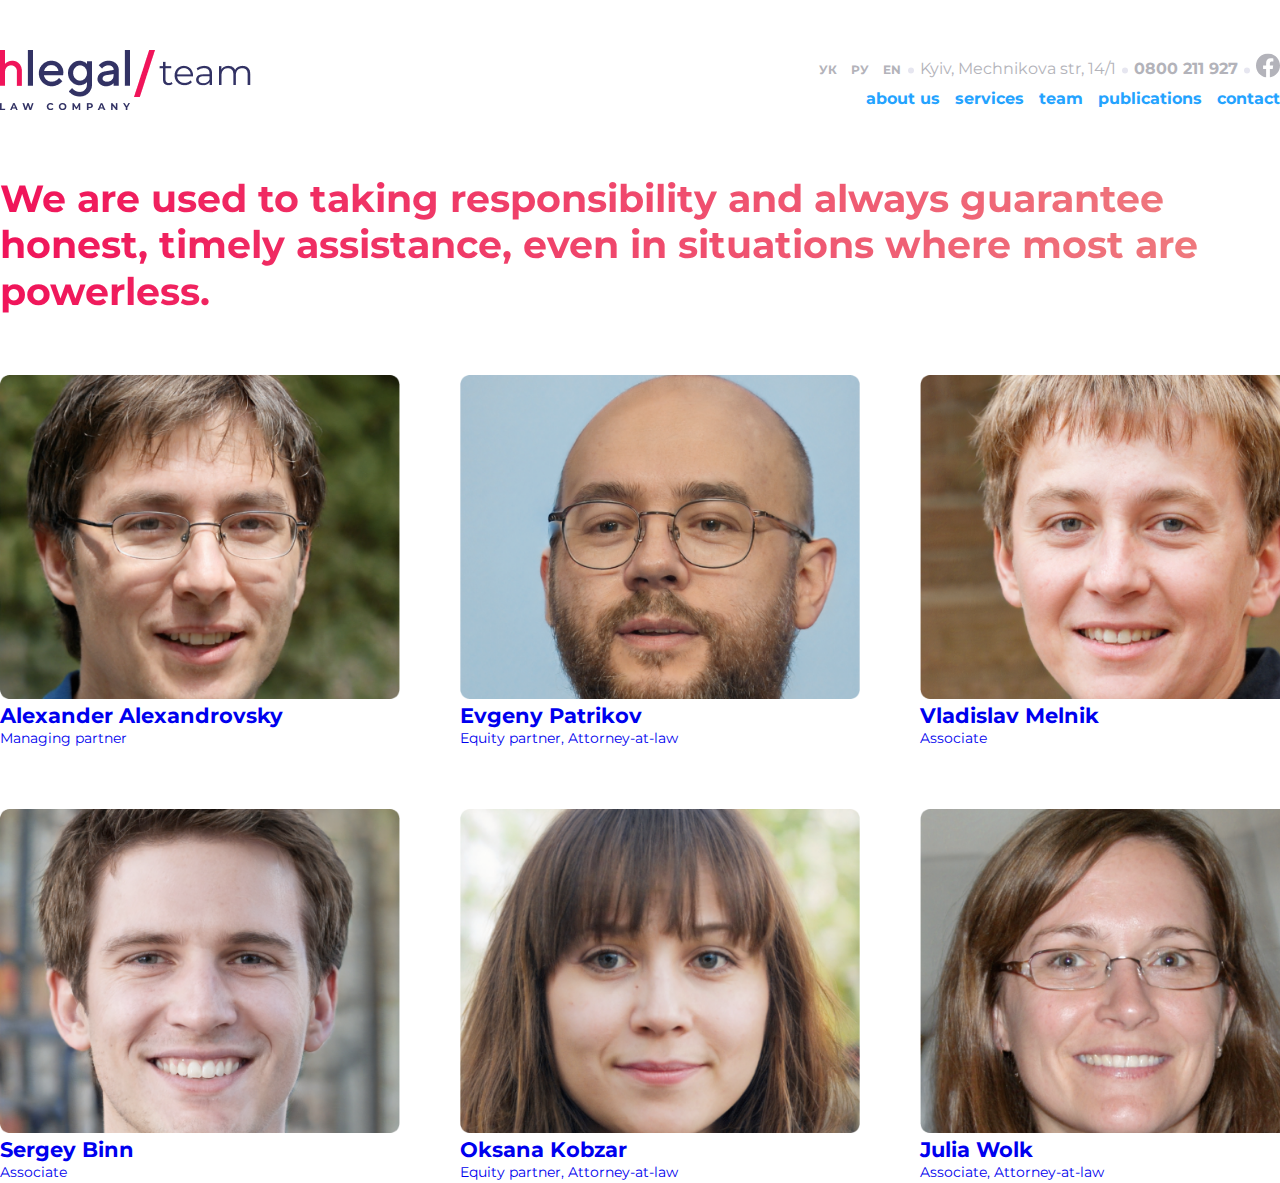
==== commit e010e6c8: "main" ====
--- a/index.html
+++ b/index.html
@@ -9,7 +9,7 @@
 </head>
 <body>
     <header class="header">
-        <div class="container">
+        <div class="container mb-60">
             <div class="wrapper-header">
                 <div class="logo-block">
                 <a href="index.html" class="logo"><img src="./images/logo-header.png" alt="logo" class="logo-header"></a>
@@ -17,7 +17,7 @@
                 <ul class="contacts-list">
                     <li class="contacts-li"><a href="#" class="laguage-link">УК</a></li>
                     <li class="contacts-li"><a href="#" class="laguage-link">РУ</a></li>
-                    <li class="contacts-li"><a href="index.html" class="laguage-link mr-6">EN</a></li>
+                    <li class="contacts-li"><a href="index.html" class="laguage-link mr-6 no-margin">EN</a></li>
                     <li class="contacts-li"><svg width="6" height="7" viewBox="0 0 6 7" fill="none" xmlns="http://www.w3.org/2000/svg">
                         <circle cx="3" cy="3.5" r="3" fill="#E6E6F0"/>
                         </svg></li>
@@ -41,17 +41,57 @@
                         </defs>
                         </svg></a>
                 </ul>
+                <nav class="navigation">
                 <ul class="nav-list">
-                    <li class="nav-li"><a href="#" class="nav-link">about us</a></li>
-                    <li class="nav-li"><a href="#" class="nav-link">services</a></li>
-                    <li class="nav-li"><a href="#" class="nav-link">team</a></li>
-                    <li class="nav-li"><a href="#" class="nav-link">publications</a></li>
-                    <li class="nav-li"><a href="#" class="nav-link no-margin">contact</a></li>
+                    <li class="nav-li"><a href="#" class="nav-link mr-15">about us</a></li>
+                    <li class="nav-li"><a href="#" class="nav-link mr-15">services</a></li>
+                    <li class="nav-li"><a href="#" class="nav-link mr-15">team</a></li>
+                    <li class="nav-li"><a href="#" class="nav-link mr-15">publications</a></li>
+                    <li class="nav-li"><a href="#" class="nav-link">contact</a></li>
                 </ul>
+                </nav>
             </div>
         </div>
     </header>
-    <main></main>
+    <main class="main">
+        <div class="container-small mb-60">
+            <h1 class="main-header">We are used to taking responsibility and always guarantee honest, timely assistance, even in situations where most are powerless.</h1>
+        </div>
+        <div class="container">
+            <div class="employee-cards">
+                <a href="#" class="employee-link">
+                    <img src="./images/employee-1.png" alt="Alexander Alexandrovsky" class="employee-img">
+                    <h2 class="employee-title">Alexander Alexandrovsky</h2>
+                    <p class="employee-position">Managing partner</p>
+                </a>
+                <a href="#" class="employee-link">
+                    <img src="./images/employee-2.png" alt="" class="employee-img">
+                    <h2 class="employee-title">Evgeny Patrikov</h2>
+                    <p class="employee-position">Equity partner, Attorney-at-law</p>
+                </a>
+                <a href="#" class="employee-link">
+                    <img src="./images/employee-3.png" alt="Vladislav Melnik" class="employee-img">
+                    <h2 class="employee-title">Vladislav Melnik</h2>
+                    <p class="employee-position">Associate</p>
+                </a>
+                <a href="#" class="employee-link">
+                    <img src="./images/employee-4.png" alt="Sergey Binn" class="employee-img">
+                    <h2 class="employee-title">Sergey Binn</h2>
+                    <p class="employee-position">Associate</p>
+                </a>
+                <a href="#" class="employee-link">
+                    <img src="./images/employee-5.png" alt="Oksana Kobzar" class="employee-img">
+                    <h2 class="employee-title">Oksana Kobzar</h2>
+                    <p class="employee-position">Equity partner, Attorney-at-law</p>
+                </a>
+                <a href="#" class="employee-link">
+                    <img src="./images/employee-6.png" alt="Julia Wolk" class="employee-img">
+                    <h2 class="employee-title">Julia Wolk</h2>
+                    <p class="employee-position">Associate, Attorney-at-law</p>
+                </a>
+            </div>
+        </div>
+    </main>
     <footer></footer>
 </body>
 </html>--- a/css/style.css
+++ b/css/style.css
@@ -34,6 +34,12 @@
 .no-margin{
     margin: 0;
 }
+.mb-60{
+   margin-bottom: 60px;
+}
+.mr-15{
+    margin-right: 15px;
+}
 /* -----------------------------------------header-------------------------------------------------------------------------------- */
 .header{
     padding-top: 50px;
@@ -51,18 +57,16 @@
     display: flex;
     list-style: none;
     align-items: center;
+    justify-content: flex-end;
     margin: 0;
 }
 .header .nav-list{
     grid-area: nav;
     display: flex;
+    align-items: center;
+    justify-content: flex-end;
     list-style: none;
-    align-items: center;
     margin: 0;
-    margin-left: 80px;
-}
-.header .contacts-li{
-    padding-right: 6px;
 }
 .header .laguage-link{
     font-family: 'Montserrat', sans-serif;
@@ -71,12 +75,12 @@
     line-height: 14.63px;
     color: #B3B3BA;
     padding: 5px 7px 5px 7px;
-    transition: 0.5s ease;
 }
 .header .laguage-link:hover{
    background-color: #F0145A;
    color: white;
    border-radius: 8px;
+   transition: 0.5s ease;
 }
 .header .adress-link{
     font-family: 'Montserrat', sans-serif;
@@ -102,5 +106,40 @@
     font-size: 16px;
     line-height: 19.5px;
     color: #24A3FF;
-    margin-right: 15px;
+    position: relative;
+}
+.header .nav-link:hover{
+    color: #F0145A;
+    transition: 0.5s;
+}
+.header .nav-link::before, .nav-link::after{
+    content: "";
+    position: absolute;
+    background-color: #F0145A;
+    transition: transform 0.5s;
+}
+.header .nav-link::after{
+    left: 0;
+    width: 100%;
+    height: 2px;
+    bottom: -5px;
+    transform: scaleX(0);
+    transform-origin: left;
+}
+.header .nav-link:hover::after{
+    transform: scaleX(1);
+}
+/*  -------------------------------------main--------------------------------------------------------------*/
+.main .main-header{
+    font-weight: 700;
+    font-size: 38px;
+    line-height: 46.32px;
+    background: linear-gradient(90.13deg, #F0145A 0.84%, #EF8080 99.96%);
+    -webkit-background-clip: text;
+    color: transparent;
+}
+.main .employee-cards{
+    display: grid;
+    grid-template-columns: 400px 400px 400px;
+    gap: 60px;
 }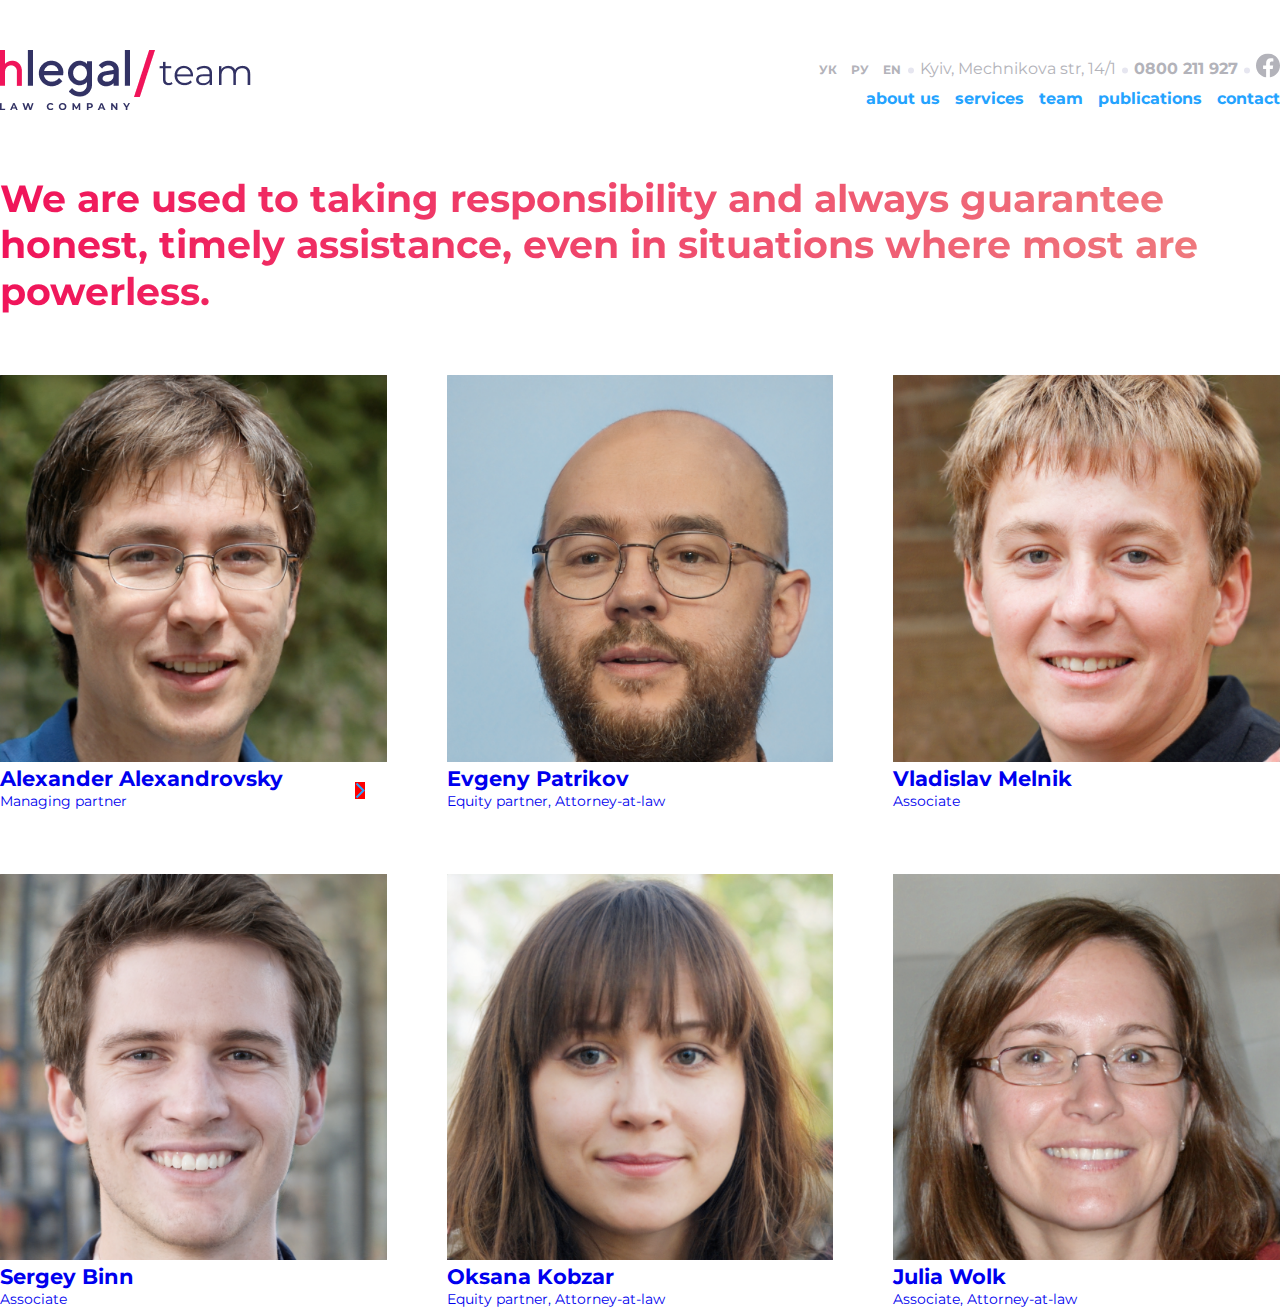
==== commit 15fef7e2: "vector svg" ====
--- a/index.html
+++ b/index.html
@@ -63,6 +63,11 @@
                     <img src="./images/employee-1.png" alt="Alexander Alexandrovsky" class="employee-img">
                     <h2 class="employee-title">Alexander Alexandrovsky</h2>
                     <p class="employee-position">Managing partner</p>
+                    <div class="vector-block">
+                    <svg width="10" height="17" viewBox="0 0 10 17" fill="none" xmlns="http://www.w3.org/2000/svg">
+                        <path d="M1.5 15.5L8.5 8.5L1.5 1.5" stroke="#24A3FF" stroke-width="2"/>
+                        </svg>        
+                    </div>                
                 </a>
                 <a href="#" class="employee-link">
                     <img src="./images/employee-2.png" alt="" class="employee-img">
--- a/css/style.css
+++ b/css/style.css
@@ -140,6 +140,15 @@
 }
 .main .employee-cards{
     display: grid;
-    grid-template-columns: 400px 400px 400px;
+    grid-template-columns: repeat(3, 1fr);
     gap: 60px;
+}
+.vector-block{
+    width: 32px;
+    height: 32px;
+    float: right;
+    margin-top: -30px;
+}
+.employee-cards svg{
+    background-color: red;
 }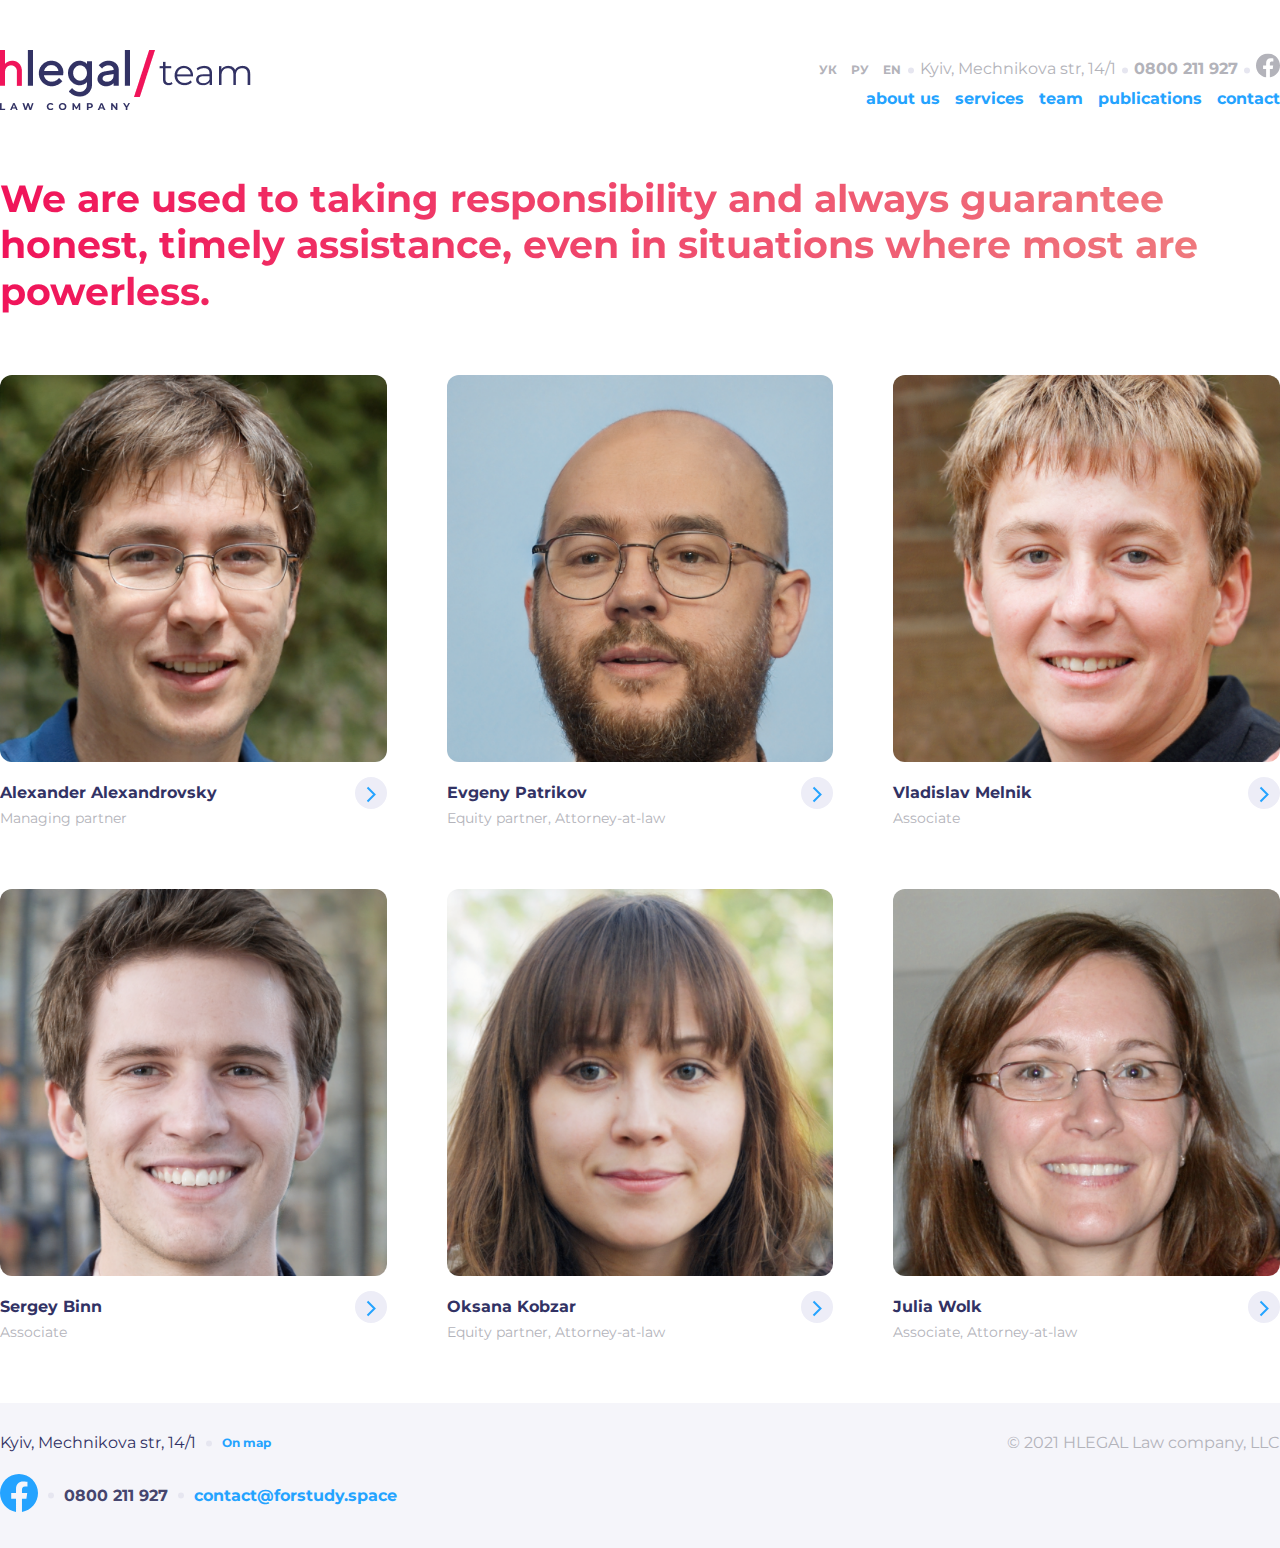
==== commit 13881e96: "finish main hm17" ====
--- a/index.html
+++ b/index.html
@@ -53,7 +53,7 @@
             </div>
         </div>
     </header>
-    <main class="main">
+    <main class="main mb-60">
         <div class="container-small mb-60">
             <h1 class="main-header">We are used to taking responsibility and always guarantee honest, timely assistance, even in situations where most are powerless.</h1>
         </div>
@@ -62,41 +62,98 @@
                 <a href="#" class="employee-link">
                     <img src="./images/employee-1.png" alt="Alexander Alexandrovsky" class="employee-img">
                     <h2 class="employee-title">Alexander Alexandrovsky</h2>
-                    <p class="employee-position">Managing partner</p>
                     <div class="vector-block">
-                    <svg width="10" height="17" viewBox="0 0 10 17" fill="none" xmlns="http://www.w3.org/2000/svg">
-                        <path d="M1.5 15.5L8.5 8.5L1.5 1.5" stroke="#24A3FF" stroke-width="2"/>
-                        </svg>        
-                    </div>                
+                        <svg width="10" height="17" viewBox="0 0 10 17" fill="none" xmlns="http://www.w3.org/2000/svg">
+                            <path d="M1.5 15.5L8.5 8.5L1.5 1.5" stroke="#24A3FF" stroke-width="2"/>
+                            </svg>        
+                            </div>  
+                    <p class="employee-position color-text">Managing partner</p>              
                 </a>
                 <a href="#" class="employee-link">
                     <img src="./images/employee-2.png" alt="" class="employee-img">
                     <h2 class="employee-title">Evgeny Patrikov</h2>
-                    <p class="employee-position">Equity partner, Attorney-at-law</p>
+                    <div class="vector-block">
+                        <svg width="10" height="17" viewBox="0 0 10 17" fill="none" xmlns="http://www.w3.org/2000/svg">
+                            <path d="M1.5 15.5L8.5 8.5L1.5 1.5" stroke="#24A3FF" stroke-width="2"/>
+                            </svg>        
+                            </div>  
+                    <p class="employee-position color-text">Equity partner, Attorney-at-law</p>
                 </a>
                 <a href="#" class="employee-link">
                     <img src="./images/employee-3.png" alt="Vladislav Melnik" class="employee-img">
                     <h2 class="employee-title">Vladislav Melnik</h2>
-                    <p class="employee-position">Associate</p>
+                    <div class="vector-block">
+                        <svg width="10" height="17" viewBox="0 0 10 17" fill="none" xmlns="http://www.w3.org/2000/svg">
+                            <path d="M1.5 15.5L8.5 8.5L1.5 1.5" stroke="#24A3FF" stroke-width="2"/>
+                            </svg>        
+                            </div>  
+                    <p class="employee-position color-text">Associate</p>
                 </a>
                 <a href="#" class="employee-link">
                     <img src="./images/employee-4.png" alt="Sergey Binn" class="employee-img">
                     <h2 class="employee-title">Sergey Binn</h2>
-                    <p class="employee-position">Associate</p>
+                    <div class="vector-block">
+                        <svg width="10" height="17" viewBox="0 0 10 17" fill="none" xmlns="http://www.w3.org/2000/svg">
+                            <path d="M1.5 15.5L8.5 8.5L1.5 1.5" stroke="#24A3FF" stroke-width="2"/>
+                            </svg>        
+                            </div>  
+                    <p class="employee-position color-text">Associate</p>
                 </a>
                 <a href="#" class="employee-link">
                     <img src="./images/employee-5.png" alt="Oksana Kobzar" class="employee-img">
                     <h2 class="employee-title">Oksana Kobzar</h2>
-                    <p class="employee-position">Equity partner, Attorney-at-law</p>
+                    <div class="vector-block">
+                        <svg width="10" height="17" viewBox="0 0 10 17" fill="none" xmlns="http://www.w3.org/2000/svg">
+                            <path d="M1.5 15.5L8.5 8.5L1.5 1.5" stroke="#24A3FF" stroke-width="2"/>
+                            </svg>        
+                            </div>  
+                    <p class="employee-position color-text">Equity partner, Attorney-at-law</p>
                 </a>
                 <a href="#" class="employee-link">
                     <img src="./images/employee-6.png" alt="Julia Wolk" class="employee-img">
                     <h2 class="employee-title">Julia Wolk</h2>
-                    <p class="employee-position">Associate, Attorney-at-law</p>
+                    <div class="vector-block">
+                        <svg width="10" height="17" viewBox="0 0 10 17" fill="none" xmlns="http://www.w3.org/2000/svg">
+                            <path d="M1.5 15.5L8.5 8.5L1.5 1.5" stroke="#24A3FF" stroke-width="2"/>
+                            </svg>        
+                            </div>  
+                    <p class="employee-position color-text">Associate, Attorney-at-law</p>
                 </a>
             </div>
         </div>
     </main>
-    <footer></footer>
+    <footer class="footer">
+        <div class="container">
+            <p class="footer-text">© 2021 HLEGAL Law company, LLC</p>
+            <div class="adress-block">
+                <p class="adress-text">Kyiv, Mechnikova str, 14/1</p>
+                <svg width="6" height="7" viewBox="0 0 6 7" fill="none" xmlns="http://www.w3.org/2000/svg">
+                    <circle cx="3" cy="3.5" r="3" fill="#E6E6F0"/>
+                    </svg>
+                <a href="https://maps.app.goo.gl/cVP2pAa7GZ2o9jKF6" class="map-link">On map</a>
+            </div>
+            <div class="footer-block">
+                <a href="https://uk-ua.facebook.com" class="footer-facebook" target="_blank"><svg width="38" height="38" viewBox="0 0 38 38" fill="none" xmlns="http://www.w3.org/2000/svg">
+                    <g clip-path="url(#clip0_128967_2616)">
+                    <path d="M38 19.1161C38 8.55857 29.4934 0 19 0C8.50658 0 0 8.55857 0 19.1161C0 28.6575 6.94803 36.5659 16.0312 38V24.6419H11.207V19.1161H16.0312V14.9046C16.0312 10.1136 18.8678 7.46723 23.2078 7.46723C25.2866 7.46723 27.4609 7.84059 27.4609 7.84059V12.545H25.0651C22.7048 12.545 21.9688 14.0185 21.9688 15.5302V19.1161H27.2383L26.3959 24.6419H21.9688V38C31.052 36.5659 38 28.6575 38 19.1161Z" fill="#24A3FF"/>
+                    </g>
+                    <defs>
+                    <clipPath id="clip0_128967_2616">
+                    <rect width="38" height="38" fill="white"/>
+                    </clipPath>
+                    </defs>
+                    </svg>
+                </a>
+                <svg width="6" height="7" viewBox="0 0 6 7" fill="none" xmlns="http://www.w3.org/2000/svg">
+                    <circle cx="3" cy="3.5" r="3" fill="#E6E6F0"/>
+                    </svg>
+                <a href="tel:0800211927" class="footer-numer" target="_blank">0800 211 927</a>
+                <svg width="6" height="7" viewBox="0 0 6 7" fill="none" xmlns="http://www.w3.org/2000/svg">
+                    <circle cx="3" cy="3.5" r="3" fill="#E6E6F0"/>
+                    </svg>
+                    <a href="mailto:contact@forstudy.space" class="footer-mail" target="_blank">contact@forstudy.space</a>
+            </div>
+        </div>
+    </footer>
 </body>
 </html>--- a/css/style.css
+++ b/css/style.css
@@ -39,6 +39,9 @@
 }
 .mr-15{
     margin-right: 15px;
+}
+.color-text{
+    color:#B3B3BA;
 }
 /* -----------------------------------------header-------------------------------------------------------------------------------- */
 .header{
@@ -143,12 +146,95 @@
     grid-template-columns: repeat(3, 1fr);
     gap: 60px;
 }
-.vector-block{
+.main .vector-block{
+    display: block;
+    float: right;
+    margin-top: -30px;
+    border-radius: 50%;
+    background-color: #EDEDF7;
     width: 32px;
     height: 32px;
-    float: right;
-    margin-top: -30px;
-}
-.employee-cards svg{
-    background-color: red;
+    text-align: center;
+    padding-top: 8.5px;
+}
+.main .employee-img{
+    font-weight: 700;
+    font-size: 16px;
+    line-height: 19.5px;
+    color: #323264;
+    margin-bottom: 15px;
+    border-radius: 12px;
+}
+.main .employee-title{
+    font-weight: 700;
+    font-size: 16px;
+    line-height: 19.5px;
+    color: #323264;
+    margin-bottom: 5px;
+}
+.employee-link:hover .employee-title,
+.employee-link:hover .vector-block svg path {
+    stroke: #F0145A; 
+    color: #F0145A;
+}
+/* ---------------------------------------------footer------------------------------------------------------------------ */
+.footer{
+    padding-top: 30px;
+    background-color: #F5F5FA;
+    padding-bottom: 30px;
+}
+.footer .container{
+    display: grid;
+    grid-template-areas: "adress text";
+}
+.footer .adress-block{
+    grid-area: adress;
+    display: flex;
+    align-items: center;
+    margin-bottom: 21px;
+}
+.footer .footer-block{
+    display: flex;
+    align-items: center;
+}
+.footer .footer-text{
+    grid-area: text;
+    display: flex;
+    justify-content: flex-end;
+}
+.footer .footer-text{
+    font-size: 16px;
+    line-height: 19.5px;
+    color: #B3B3BA;
+}
+.footer .adress-text{
+    font-size: 16px;
+    line-height: 19.5px;
+    color: #323264;
+    margin-right: 10px;
+}
+.footer .map-link{
+    margin-left: 10px;
+    font-weight: 700;
+    font-size: 12px;
+    line-height: 14.63px;
+    color: #24A3FF;
+}
+.footer .footer-facebook{
+    margin-right: 10px;
+}
+.footer .footer-numer{
+    color:#46466E;
+    font-weight: 700;
+    font-size: 16px;
+    line-height: 19.5px;
+    margin-right: 10px;
+    margin-left: 10px;
+}
+.footer .footer-mail{
+    font-weight: 700;
+    font-size: 16px;
+    line-height: 19.5px;
+    color: #24A3FF;
+    margin-left: 10px;
 }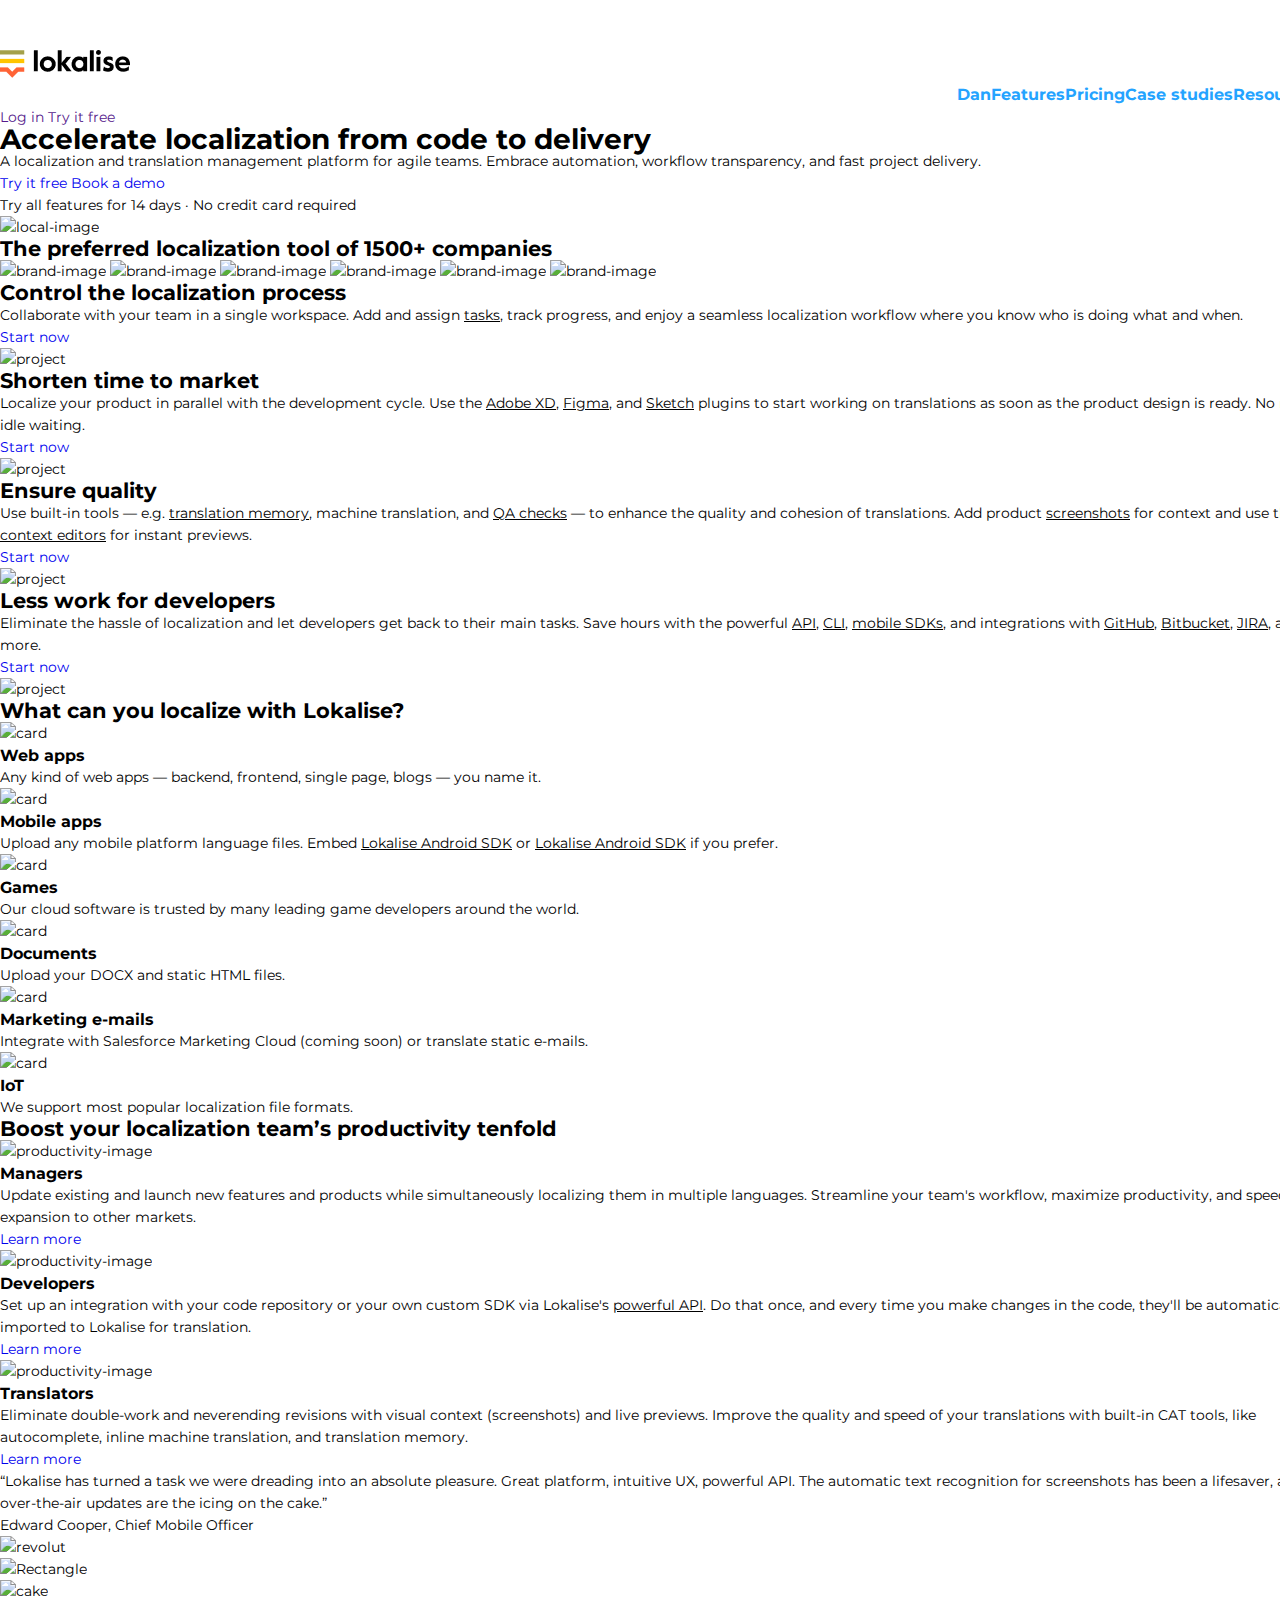
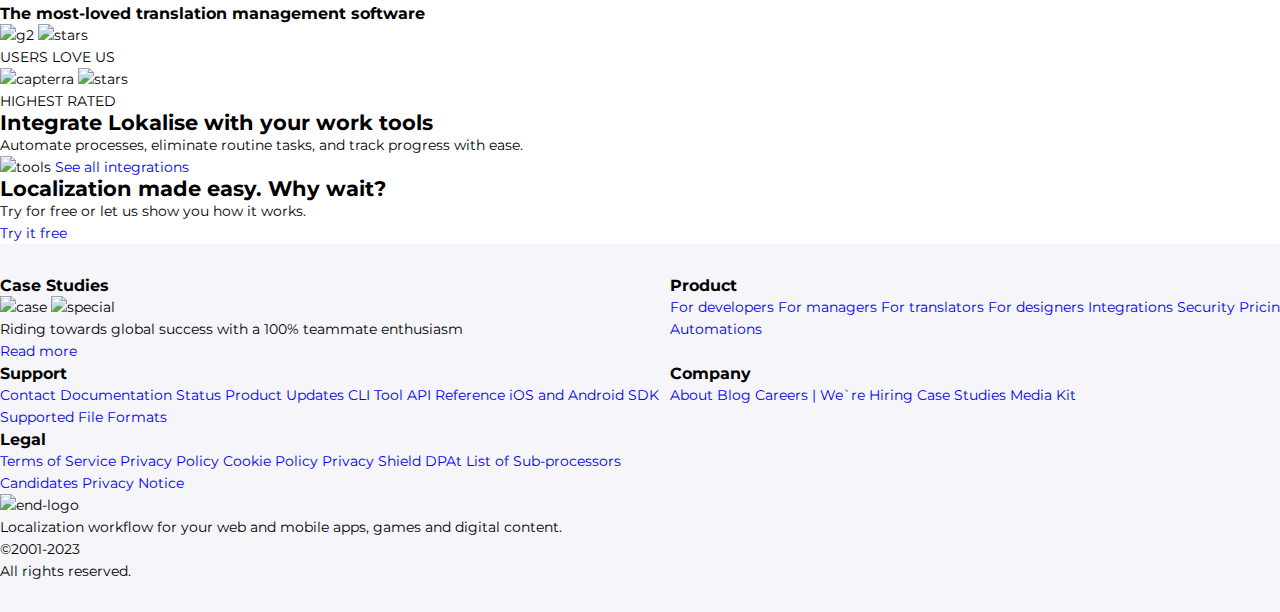
==== commit 5374bc0d: "change nav dania" ====
--- a/index.html
+++ b/index.html
@@ -3,155 +3,263 @@
 <head>
     <meta charset="UTF-8">
     <meta name="viewport" content="width=device-width, initial-scale=1.0">
-    <link rel="stylesheet" href="./fonts/fonts.css">
+    <link rel="stylesheet" href="fonts/fonts.css">
     <link rel="stylesheet" href="css/style.css">
-    <title>HLEGAL</title>
+    <title>Lokalise</title>
 </head>
 <body>
     <header class="header">
-        <div class="container mb-60">
-            <div class="wrapper-header">
-                <div class="logo-block">
-                <a href="index.html" class="logo"><img src="./images/logo-header.png" alt="logo" class="logo-header"></a>
-                </div>
-                <ul class="contacts-list">
-                    <li class="contacts-li"><a href="#" class="laguage-link">УК</a></li>
-                    <li class="contacts-li"><a href="#" class="laguage-link">РУ</a></li>
-                    <li class="contacts-li"><a href="index.html" class="laguage-link mr-6 no-margin">EN</a></li>
-                    <li class="contacts-li"><svg width="6" height="7" viewBox="0 0 6 7" fill="none" xmlns="http://www.w3.org/2000/svg">
-                        <circle cx="3" cy="3.5" r="3" fill="#E6E6F0"/>
-                        </svg></li>
-                    <li class="contacts-li"><a href="https://maps.app.goo.gl/cVP2pAa7GZ2o9jKF6" class="adress-link" target="_blank">Kyiv, Mechnikova str, 14/1</a></li>
-                    <li class="contacts-li"><svg width="6" height="7" viewBox="0 0 6 7" fill="none" xmlns="http://www.w3.org/2000/svg">
-                        <circle cx="3" cy="3.5" r="3" fill="#E6E6F0"/>
-                        </svg></li>
-                    <li class="contacts-li"><a href="tel:+0800211927" class="numer-link" target="_blank">0800 211 927</a></li>
-                    <li class="contacts-li"><svg width="6" height="7" viewBox="0 0 6 7" fill="none" xmlns="http://www.w3.org/2000/svg">
-                        <circle cx="3" cy="3.5" r="3" fill="#E6E6F0"/>
-                        </svg></li>
-                    <a href="https://uk-ua.facebook.com" class="facebook-link ml-6" target="_blank">
-                        <svg width="24" height="25" viewBox="0 0 24 25" fill="none" xmlns="http://www.w3.org/2000/svg">
-                        <g clip-path="url(#clip0_128831_3470)">
-                        <path d="M24 12.5733C24 5.90541 18.6274 0.5 12 0.5C5.37258 0.5 0 5.90541 0 12.5733C0 18.5995 4.38823 23.5943 10.125 24.5V16.0633H7.07813V12.5733H10.125V9.91343C10.125 6.88755 11.9165 5.21615 14.6576 5.21615C15.9705 5.21615 17.3438 5.45195 17.3438 5.45195V8.42313H15.8306C14.3399 8.42313 13.875 9.35379 13.875 10.3086V12.5733H17.2031L16.6711 16.0633H13.875V24.5C19.6118 23.5943 24 18.5995 24 12.5733Z" fill="#B3B3BA"/>
-                        </g>
-                        <defs>
-                        <clipPath id="clip0_128831_3470">
-                        <rect width="24" height="24" fill="white" transform="translate(0 0.5)"/>
-                        </clipPath>
-                        </defs>
-                        </svg></a>
+        <div class="container flex items-center">
+            <a href="index.html" class="logo">
+            <img src="./images/logo.png" alt="logo" class="logo-img">
+           </a>
+            <nav class="navigation">
+                <ul class="nav-list flex">
+                    <li class="nav-li"><a href="#" class="nav-link flex">Dan</a></li>
+                    <li class="nav-li"><a href="#" class="nav-link flex">Features</a></li>
+                    <li class="nav-li"><a href="#" class="nav-link flex">Pricing</a></li>
+                    <li class="nav-li"><a href="#" class="nav-link flex">Case studies</a></li>
+                    <li class="nav-li"><a href="#" class="nav-link flex">Resources</a></li>
                 </ul>
-                <nav class="navigation">
-                <ul class="nav-list">
-                    <li class="nav-li"><a href="#" class="nav-link mr-15">about us</a></li>
-                    <li class="nav-li"><a href="#" class="nav-link mr-15">services</a></li>
-                    <li class="nav-li"><a href="#" class="nav-link mr-15">team</a></li>
-                    <li class="nav-li"><a href="#" class="nav-link mr-15">publications</a></li>
-                    <li class="nav-li"><a href="#" class="nav-link">contact</a></li>
-                </ul>
-                </nav>
-            </div>
+            </nav>
+            <a href="" class="log-link mr-10 animation-link"><span>Log in</span></a>
+            <a href="" class="log-link-2 animation-link"><span>Try it free</span></a>
         </div>
     </header>
-    <main class="main mb-60">
-        <div class="container-small mb-60">
-            <h1 class="main-header">We are used to taking responsibility and always guarantee honest, timely assistance, even in situations where most are powerless.</h1>
-        </div>
+    <main>
+        <section class="localization-section">
+            <div class="container flex items-center">
+                <div class="local-text-block">
+            <h1 class="local-title">Accelerate localization from code to delivery</h1>
+            <p class="local-text">A localization and translation management platform for agile teams. Embrace automation, workflow transparency, and fast project delivery.</p>
+            <div class="link-block flex">
+            <a href="#" class="local-link mr-10 animation-link"><span>Try it free</span></a>
+            <a href="#" class="local-link animation-link"><span>Book a demo</span></a>
+        </div>
+            <p class="local-description">Try all features for 14 days · No credit card required</p>
+        </div>
+        <div class="local-img-block">
+            <img src="./images/localization.png" alt="local-image">
+        </div>
+        </div>
+        </section>
+        <section class="brands-section">
+            <div class="container">
+                <div class="brand-block">
+                <h2 class="brands-title">The preferred localization tool of 1500+ companies</h2>
+                <div class="brand-visual-block flex items-center">
+                    <img src="./images/group-brands_1.png" alt="brand-image">
+                    <img src="./images/group-brands_2.png" alt="brand-image">
+                    <img src="./images/group-brands_3.png" alt="brand-image">
+                    <img src="./images/group-brands_4.png" alt="brand-image">
+                    <img src="./images/group-brands_5.png" alt="brand-image">
+                    <img src="./images/group-brands_6.png" alt="brand-image">
+                </div>
+                </div>
+            </div>
+        </section>
+        <section class="projects-section">
+            <div class="container flex items-center justify-between mb-250">
+                <div class="project-text-block">
+                <h2 class="project-title">Control the localization process</h2>
+                <p class="project-text">Collaborate with your team in a single workspace. Add and assign <u>tasks</u>, track progress, and enjoy a seamless localization workflow where you know who is doing what and when.</p>
+                <a href="#" class="case-link">Start now</a>
+            </div>
+            <img src="./images/project_img_1.png" alt="project" class="project-image">
+            </div>
+            <div class="container flex items-center justify-between mb-250">
+                <div class="project-text-block">
+                <h2 class="project-title">Shorten time to market</h2>
+                <p class="project-text">Localize your product in parallel with the development cycle. Use the <u>Adobe XD</u>, <u>Figma</u>, and <u>Sketch</u> plugins to start working on translations as soon as the product design is ready. No more idle waiting.</p>
+                <a href="#" class="case-link">Start now</a>
+            </div>
+            <img src="./images/project_img_2.png" alt="project" class="project-image">
+            </div>
+            <div class="container flex items-center justify-between mb-250">
+                <div class="project-text-block">
+                <h2 class="project-title">Ensure quality</h2>
+                <p class="project-text">Use built-in tools — e.g. <u>translation memory</u>, machine translation, and <u>QA checks</u> — to enhance the quality and cohesion of translations. Add product <u>screenshots</u> for context and use the <u>in-context editors</u> for instant previews.</p>
+                <a href="#" class="case-link">Start now</a>
+            </div>
+            <img src="./images/project_img_3.png" alt="project" class="project-image">
+            </div>
+            <div class="container flex items-center justify-between">
+                <div class="project-text-block">
+                <h2 class="project-title">Less work for developers</h2>
+                <p class="project-text">Eliminate the hassle of localization and let developers get back to their main tasks. Save hours with the powerful <u>API</u>, <u>CLI</u>, <u>mobile SDKs</u>, and integrations with  <u>GitHub</u>, <u>Bitbucket</u>, <u>JIRA</u>, and more.</p>
+                <a href="#" class="case-link">Start now</a>
+            </div>
+            <img src="./images/project_img_4.png" alt="project" class="project-image">
+            </div>
+        </section>
+    <section class="apps-section">
         <div class="container">
-            <div class="employee-cards">
-                <a href="#" class="employee-link">
-                    <img src="./images/employee-1.png" alt="Alexander Alexandrovsky" class="employee-img">
-                    <h2 class="employee-title">Alexander Alexandrovsky</h2>
-                    <div class="vector-block">
-                        <svg width="10" height="17" viewBox="0 0 10 17" fill="none" xmlns="http://www.w3.org/2000/svg">
-                            <path d="M1.5 15.5L8.5 8.5L1.5 1.5" stroke="#24A3FF" stroke-width="2"/>
-                            </svg>        
-                            </div>  
-                    <p class="employee-position color-text">Managing partner</p>              
-                </a>
-                <a href="#" class="employee-link">
-                    <img src="./images/employee-2.png" alt="" class="employee-img">
-                    <h2 class="employee-title">Evgeny Patrikov</h2>
-                    <div class="vector-block">
-                        <svg width="10" height="17" viewBox="0 0 10 17" fill="none" xmlns="http://www.w3.org/2000/svg">
-                            <path d="M1.5 15.5L8.5 8.5L1.5 1.5" stroke="#24A3FF" stroke-width="2"/>
-                            </svg>        
-                            </div>  
-                    <p class="employee-position color-text">Equity partner, Attorney-at-law</p>
-                </a>
-                <a href="#" class="employee-link">
-                    <img src="./images/employee-3.png" alt="Vladislav Melnik" class="employee-img">
-                    <h2 class="employee-title">Vladislav Melnik</h2>
-                    <div class="vector-block">
-                        <svg width="10" height="17" viewBox="0 0 10 17" fill="none" xmlns="http://www.w3.org/2000/svg">
-                            <path d="M1.5 15.5L8.5 8.5L1.5 1.5" stroke="#24A3FF" stroke-width="2"/>
-                            </svg>        
-                            </div>  
-                    <p class="employee-position color-text">Associate</p>
-                </a>
-                <a href="#" class="employee-link">
-                    <img src="./images/employee-4.png" alt="Sergey Binn" class="employee-img">
-                    <h2 class="employee-title">Sergey Binn</h2>
-                    <div class="vector-block">
-                        <svg width="10" height="17" viewBox="0 0 10 17" fill="none" xmlns="http://www.w3.org/2000/svg">
-                            <path d="M1.5 15.5L8.5 8.5L1.5 1.5" stroke="#24A3FF" stroke-width="2"/>
-                            </svg>        
-                            </div>  
-                    <p class="employee-position color-text">Associate</p>
-                </a>
-                <a href="#" class="employee-link">
-                    <img src="./images/employee-5.png" alt="Oksana Kobzar" class="employee-img">
-                    <h2 class="employee-title">Oksana Kobzar</h2>
-                    <div class="vector-block">
-                        <svg width="10" height="17" viewBox="0 0 10 17" fill="none" xmlns="http://www.w3.org/2000/svg">
-                            <path d="M1.5 15.5L8.5 8.5L1.5 1.5" stroke="#24A3FF" stroke-width="2"/>
-                            </svg>        
-                            </div>  
-                    <p class="employee-position color-text">Equity partner, Attorney-at-law</p>
-                </a>
-                <a href="#" class="employee-link">
-                    <img src="./images/employee-6.png" alt="Julia Wolk" class="employee-img">
-                    <h2 class="employee-title">Julia Wolk</h2>
-                    <div class="vector-block">
-                        <svg width="10" height="17" viewBox="0 0 10 17" fill="none" xmlns="http://www.w3.org/2000/svg">
-                            <path d="M1.5 15.5L8.5 8.5L1.5 1.5" stroke="#24A3FF" stroke-width="2"/>
-                            </svg>        
-                            </div>  
-                    <p class="employee-position color-text">Associate, Attorney-at-law</p>
-                </a>
-            </div>
-        </div>
+            <h2 class="apps-title">What can you localize with Lokalise?</h2>
+            <div class="wrapper-cards flex justify-between">
+                <div class="card-block mb-57">
+                    <img src="./images/cards_1.png" alt="card" class="card-img">
+                    <h3 class="cards-title">Web apps</h3>
+                    <p class="cards-text">Any kind of web apps — backend, frontend, single page, blogs — you name it.</p>
+                </div>
+                <div class="card-block mb-57">
+                    <img src="./images/cards_2.png" alt="card" class="card-img">
+                    <h3 class="cards-title">Mobile apps</h3>
+                    <p class="cards-text">Upload any mobile platform language files. Embed <u>Lokalise Android SDK</u>  or <u>Lokalise Android SDK</u> if you prefer. </p>
+                </div>
+                <div class="card-block mb-57">
+                    <img src="./images/cards_3.png" alt="card" class="card-img">
+                    <h3 class="cards-title">Games</h3>
+                    <p class="cards-text">Our cloud software is trusted by many leading game developers around the world.</p>
+                </div>
+            </div>
+            <div class="wrapper-cards flex justify-between">
+                <div class="card-block">
+                    <img src="./images/cards_4.png" alt="card" class="card-img">
+                    <h3 class="cards-title">Documents</h3>
+                    <p class="cards-text">Upload your DOCX and static HTML files.</p>
+                </div>
+                <div class="card-block">
+                    <img src="./images/cards_5.png" alt="card" class="card-img">
+                    <h3 class="cards-title">Marketing e-mails</h3>
+                    <p class="cards-text">Integrate with Salesforce Marketing Cloud (coming soon) or translate static e-mails.</p>
+                </div>
+                <div class="card-block">
+                    <img src="./images/cards_6.png" alt="card" class="card-img">
+                    <h3 class="cards-title">IoT</h3>
+                    <p class="cards-text">We support most popular localization file formats.</p>
+                </div>
+            </div>
+        </div>
+    </section>
+    <section class="productivity-section">
+     <div class="container">
+         <h2 class="productivity-title">Boost your localization team’s productivity tenfold</h2>
+         <div class="productivity-block flex">
+            <div class="wrapper-product">
+                <img src="./images/product_1.png" alt="productivity-image" class="productivity-img">
+                <h3 class="title-product">Managers</h3>
+                <p class="productivity-text">Update existing and launch new features and products while simultaneously localizing them in multiple languages. Streamline your team's workflow, maximize productivity, and speed up expansion to other markets.</p>
+                <a href="#" class="productivity-link">Learn more</a>
+            </div>
+            <div class="wrapper-product">
+                <img src="./images/product_2.png" alt="productivity-image" class="productivity-img mb">
+                <h3 class="title-product">Developers</h3>
+                <p class="productivity-text">Set up an integration with your code repository or your own custom SDK via Lokalise's <u>powerful API</u>. Do that once, and every time you make changes in the code, they'll be automatically imported to Lokalise for translation.</p>
+                <a href="#" class="productivity-link">Learn more</a>
+            </div>
+            <div class="wrapper-product">
+                <img src="./images/product_3.png" alt="productivity-image" class="productivity-img mb-25">
+                <h3 class="title-product">Translators</h3>
+                <p class="productivity-text">Eliminate double-work and neverending revisions with visual context (screenshots) and live previews. Improve the quality and speed of your translations with built-in CAT tools, like autocomplete, inline machine translation, and translation memory.</p>
+                <a href="#" class="productivity-link">Learn more</a>
+            </div>
+         </div>
+    </div>
+    <div class="revolut-block">
+     <div class="container flex">
+         <div class="revolut-descrip-block">
+           <p class="revolut-text">“Lokalise has turned a task we were dreading into an absolute pleasure. Great platform, intuitive UX, powerful API. The automatic text recognition for screenshots has been a lifesaver, and over-the-air updates are the icing on the cake.”</p>
+           <p class="revolut-description">Edward Cooper, Chief Mobile Officer</p>
+           <img src="./images/revolut.png" alt="revolut">
+         </div>
+        <div class="rectangle-img-block">
+          <img src="./images/Rectangle.png" alt="Rectangle" class="rectangle-img">
+        </div>
+     </div>
+    </div>
+    </section>
+    <section class="software-section">
+        <div class="container flex">
+            <div class="firstsoft-block flex">
+                <img src="./images/cake.png" alt="cake" class="cake-img">
+                <h3 class="software-title">The most-loved translation management software</h3>
+            </div>
+            <div class="rated-block">
+                <img src="./images/g2.png" alt="g2" class="g2-img">
+                <img src="./images/stars.png" alt="stars" class="stars-img">
+                <p class="rated-description">USERS LOVE US</p>
+            </div>
+            <div class="rated-block">
+                <img src="./images/capterra.png" alt="capterra" class="g2-img">
+                <img src="./images/stars.png" alt="stars" class="stars-img">
+                <p class="rated-description">HIGHEST RATED</p>
+            </div>
+        </div>
+    </section>
+    <section class="tools-section">
+        <div class="container">
+            <h2 class="tools-title">Integrate Lokalise with your work tools</h2>
+            <p class="tools-text">Automate processes, eliminate routine tasks, and track progress with ease.</p>
+            <img src="./images/tools.png" alt="tools" class="tools-img">
+            <a href="#" class="tools-link bounce-hover">See all integrations</a>
+        </div>
+    </section>
+    <section class="try-it-section">
+    <div class="container">
+        <h2 class="try-title">Localization made easy. Why wait?</h2>
+        <p class="try-text">Try for free or let us show you how it works.</p>
+        <a href="#" class="try-link bounce-hover">Try it free</a>
+    </div>
+    </section>
     </main>
     <footer class="footer">
-        <div class="container">
-            <p class="footer-text">© 2021 HLEGAL Law company, LLC</p>
-            <div class="adress-block">
-                <p class="adress-text">Kyiv, Mechnikova str, 14/1</p>
-                <svg width="6" height="7" viewBox="0 0 6 7" fill="none" xmlns="http://www.w3.org/2000/svg">
-                    <circle cx="3" cy="3.5" r="3" fill="#E6E6F0"/>
-                    </svg>
-                <a href="https://maps.app.goo.gl/cVP2pAa7GZ2o9jKF6" class="map-link">On map</a>
-            </div>
-            <div class="footer-block">
-                <a href="https://uk-ua.facebook.com" class="footer-facebook" target="_blank"><svg width="38" height="38" viewBox="0 0 38 38" fill="none" xmlns="http://www.w3.org/2000/svg">
-                    <g clip-path="url(#clip0_128967_2616)">
-                    <path d="M38 19.1161C38 8.55857 29.4934 0 19 0C8.50658 0 0 8.55857 0 19.1161C0 28.6575 6.94803 36.5659 16.0312 38V24.6419H11.207V19.1161H16.0312V14.9046C16.0312 10.1136 18.8678 7.46723 23.2078 7.46723C25.2866 7.46723 27.4609 7.84059 27.4609 7.84059V12.545H25.0651C22.7048 12.545 21.9688 14.0185 21.9688 15.5302V19.1161H27.2383L26.3959 24.6419H21.9688V38C31.052 36.5659 38 28.6575 38 19.1161Z" fill="#24A3FF"/>
-                    </g>
-                    <defs>
-                    <clipPath id="clip0_128967_2616">
-                    <rect width="38" height="38" fill="white"/>
-                    </clipPath>
-                    </defs>
-                    </svg>
-                </a>
-                <svg width="6" height="7" viewBox="0 0 6 7" fill="none" xmlns="http://www.w3.org/2000/svg">
-                    <circle cx="3" cy="3.5" r="3" fill="#E6E6F0"/>
-                    </svg>
-                <a href="tel:0800211927" class="footer-numer" target="_blank">0800 211 927</a>
-                <svg width="6" height="7" viewBox="0 0 6 7" fill="none" xmlns="http://www.w3.org/2000/svg">
-                    <circle cx="3" cy="3.5" r="3" fill="#E6E6F0"/>
-                    </svg>
-                    <a href="mailto:contact@forstudy.space" class="footer-mail" target="_blank">contact@forstudy.space</a>
+        <div class="container flex">
+            <div class="case-block">
+                <h3 class="case-title">Case Studies</h3>
+                <img src="./images/case.png" alt="case" class="case-img">
+                <img src="./images/special.png" alt="special" class="special-img">
+                <p class="case-text">Riding towards global success with a 100% teammate enthusiasm</p>
+                <a href="#" class="case-link">Read more</a>
+            </div>
+            <div class="more-info">
+                <h3 class="more-info-title">Product</h3>
+                <a href="#" class="more-info-text">For developers</a>
+                <a href="#" class="more-info-text">For managers</a>
+                <a href="#" class="more-info-text">For translators</a>
+                <a href="#" class="more-info-text">For designers</a>
+                <a href="#" class="more-info-text">Integrations</a>
+                <a href="#" class="more-info-text">Security</a>
+                <a href="#" class="more-info-text">Pricing</a>
+                <a href="#" class="more-info-text">Automations</a>
+            </div>
+            <div class="more-info">
+                <h3 class="more-info-title">Support</h3>
+                <a href="#" class="more-info-text">Contact</a>
+                <a href="#" class="more-info-text">Documentation</a>
+                <a href="#" class="more-info-text">Status</a>
+                <a href="#" class="more-info-text">Product Updates</a>
+                <a href="#" class="more-info-text">CLI Tool</a>
+                <a href="#" class="more-info-text">API Reference</a>
+                <a href="#" class="more-info-text">iOS and Android SDK</a>
+                <a href="#" class="more-info-text">Supported File Formats</a>
+            </div>
+            <div class="more-info">
+                <h3 class="more-info-title">Company</h3>
+                <a href="#" class="more-info-text">About</a>
+                <a href="#" class="more-info-text">Blog</a>
+                <a href="#" class="more-info-text">Careers | We`re Hiring</a>
+                <a href="#" class="more-info-text">Case Studies</a>
+                <a href="#" class="more-info-text">Media Kit</a>
+            </div>
+            <div class="more-info">
+                <h3 class="more-info-title">Legal</h3>
+                <a href="#" class="more-info-text">Terms of Service</a>
+                <a href="#" class="more-info-text">Privacy Policy</a>
+                <a href="#" class="more-info-text">Cookie Policy</a>
+                <a href="#" class="more-info-text">Privacy Shield</a>
+                <a href="#" class="more-info-text">DPAt</a>
+                <a href="#" class="more-info-text">List of Sub-processors</a>
+                <a href="#" class="more-info-text">Candidates Privacy Notice</a>
+            </div>
+        </div>
+        <div class="wrapper-end flex">
+            <div class="after-block flex">
+                <img src="./images/end-logo.png" alt="end-logo" class="end-logo">
+                <p class="end-text text-12">Localization workflow for your web and mobile apps, games and digital content.</p>
+            </div>
+            <div class="after-block">
+                <p class="years text-12">©2001-2023</p>
+                <p class="text-reserved text-12">All rights reserved.</p>
             </div>
         </div>
     </footer>
--- a/css/style.css
+++ b/css/style.css
@@ -8,6 +8,7 @@
     margin-left: auto;
     margin-right: auto;
 }
+
 .container-small{
     max-width: 1360px;
     margin-left: auto;
@@ -164,6 +165,8 @@
     color: #323264;
     margin-bottom: 15px;
     border-radius: 12px;
+    height: 400px;
+    max-width: 493px;
 }
 .main .employee-title{
     font-weight: 700;
@@ -237,4 +240,185 @@
     line-height: 19.5px;
     color: #24A3FF;
     margin-left: 10px;
+}
+/* -----------------------------------------------media---------------------------------------------------------------- */
+@media (max-width: 1440px) {
+    .container{
+    width: 1320px;
+    margin-left: auto;
+    margin-right: auto;
+    }
+    .container-small{
+        width: 1080px;
+        margin-left: auto;
+        margin-right: auto;
+        }
+    .main .employee-img{
+        width: 400px;
+    }
+}
+@media(max-width: 1024px){
+    .container{
+    width: 904px;
+    margin-left: auto;
+    margin-right: auto;
+    }
+    .container-small{
+        width: 664px;
+        margin-left: auto;
+        margin-right: auto;
+        }
+        .main .employee-img{
+            width: 261.33px;
+        }
+}
+@media(max-width: 768px){
+    .container{
+    width: 100%;
+    margin-left: auto;
+    margin-right: auto;
+    padding-left: 60px;
+    padding-right: 60px;
+    }
+    .container-small{
+        width: 648px;
+        margin-left: auto;
+        margin-right: auto;
+        padding-left: 60px;
+        padding-right: 60px;
+        }
+        .main .employee-img{
+            width: 294px;
+        }
+        .main .employee-cards{
+            grid-template-columns: repeat(2, 1fr);
+        }
+        .header .wrapper-header{
+       grid-template-areas: "contacts"
+                            "logo"
+                            "nav";
+        }
+        .header .contacts-list{
+            grid-area: contacts;
+            display: flex;
+            list-style: none;
+            align-items: center;
+            justify-content: flex-start;
+            margin-bottom: 30px;
+        }
+        .header .nav-list{
+            grid-area: nav;
+            display: flex;
+            align-items: center;
+            justify-content: flex-start;
+            list-style: none;
+            margin: 0;
+        }
+        .header .logo-header{
+            margin-bottom: 30px;
+        }
+        .footer .container{
+            display: grid;
+            grid-template-areas: "adress"
+                                 "footer"
+                                 "text";
+        }
+        .footer .footer-block{
+            grid-area: footer;
+        }
+        .footer .adress-block{
+            grid-area: adress;
+            display: flex;
+            align-items: center;
+            margin-bottom: 21px;
+        }
+        .footer .footer-block{
+            display: flex;
+            align-items: center;
+            margin-bottom: 30px;
+        }
+        .footer .footer-text{
+            grid-area: text;
+            display: flex;
+            justify-content: center;
+        }
+        .footer .container{
+         max-width: max-content;
+         margin: auto;
+        }
+}
+@media (max-width: 375px){
+    .container{
+    width: 100%;
+    margin-left: auto;
+    margin-right: auto;
+    }
+    .container-small{
+        width: 315;
+        margin-left: auto;
+        margin-right: auto;
+        padding-right: 30px;
+        padding-left: 30px;
+        }
+        .main .employee-img{
+            width: 315px;
+            height: 300;
+        }
+        .main .employee-cards{
+            grid-template-columns: repeat(1, 1fr);
+            padding-right: 30px;
+            padding-left: 30px;
+        }
+        .header .adress-link{
+            display: none;
+        }
+        .header svg{
+            display: none;
+        }
+        .header .navigation{
+            display: none;
+        }
+        .header .contacts-list{
+            background-color: #F5F5FA;
+            padding-top: 12.5px;
+            padding-bottom: 12.5px;
+            padding-right: 15px;
+            padding-left: 15px;
+            width: max-content;
+        }
+        .header.laguage-link{
+            align-self: flex-start;
+        }
+        .header{
+            padding: 0;
+        }
+        .footer .container{
+            display: flex;
+            flex-direction: column;
+        }
+        .footer .footer-block{
+            grid-area: footer;
+        }
+        .footer .adress-block{
+            grid-area: adress;
+            display: flex;
+            align-items: center;
+            margin-bottom: 21px;
+        }
+        .footer .footer-block{
+            display: flex;
+            align-items: center;
+            margin-bottom: 30px;
+        }
+        .footer .footer-text{
+            grid-area: text;
+            display: flex;
+            justify-content: center;
+        }
+        .footer svg{
+            display: none;
+        }
+        .footer .footer-facebook>svg{
+            display: block;
+        }
 }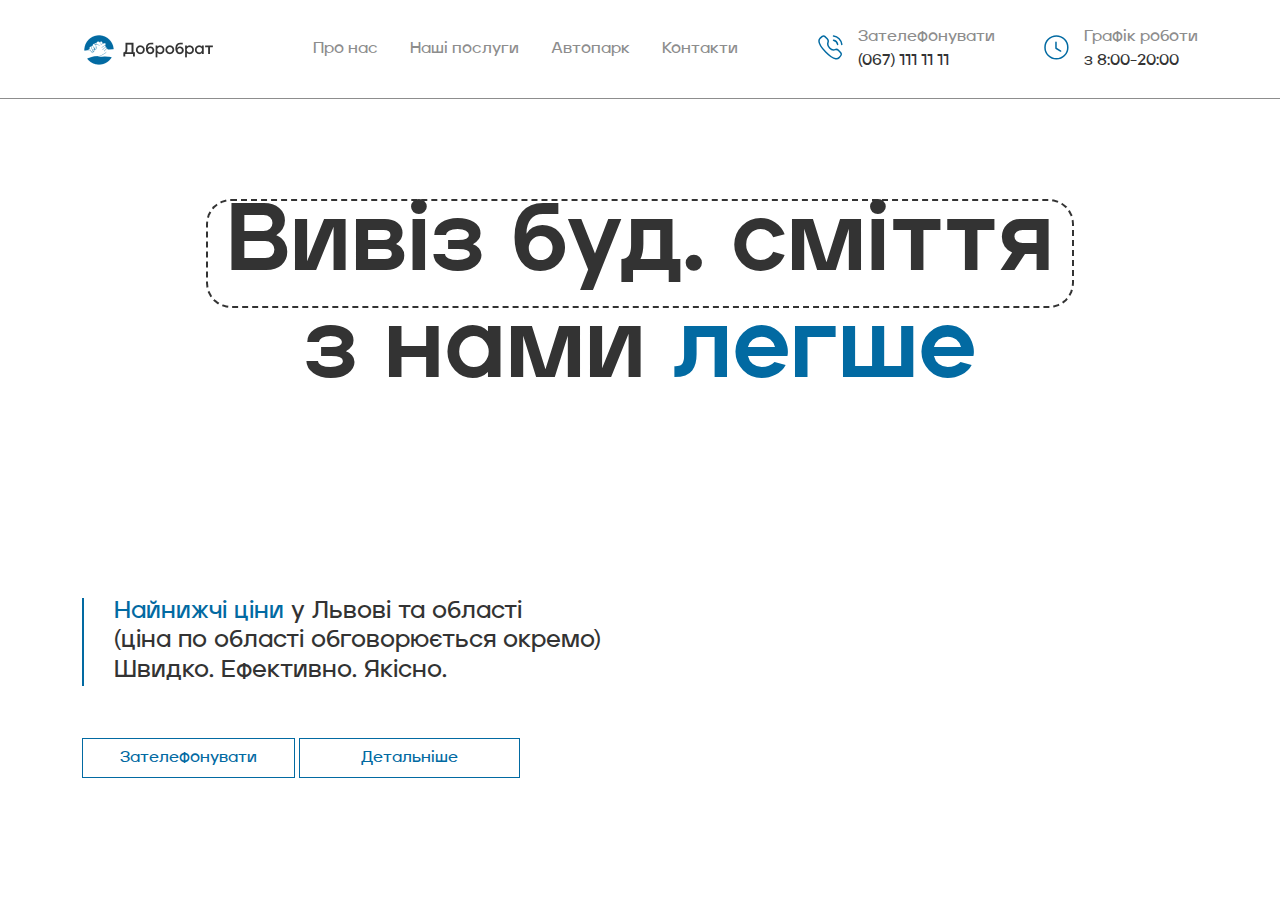
==== commit 4de630d0: "header+" ====
--- a/index.html
+++ b/index.html
@@ -3,265 +3,62 @@
 <head>
     <meta charset="UTF-8">
     <meta name="viewport" content="width=device-width, initial-scale=1.0">
+    <title>Document</title>
     <link rel="stylesheet" href="fonts/fonts.css">
     <link rel="stylesheet" href="css/style.css">
-    <title>Lokalise</title>
 </head>
 <body>
     <header class="header">
-        <div class="container flex items-center">
-            <a href="index.html" class="logo">
-            <img src="./images/logo.png" alt="logo" class="logo-img">
-           </a>
+        <div class="container">
+            <div class="logo-block">
+                <a href="index.html" class="logo-link"><img src="./images/logo.png" alt="logo"></a>
+            </div>
             <nav class="navigation">
-                <ul class="nav-list flex">
-                    <li class="nav-li"><a href="#" class="nav-link flex">Dan</a></li>
-                    <li class="nav-li"><a href="#" class="nav-link flex">Features</a></li>
-                    <li class="nav-li"><a href="#" class="nav-link flex">Pricing</a></li>
-                    <li class="nav-li"><a href="#" class="nav-link flex">Case studies</a></li>
-                    <li class="nav-li"><a href="#" class="nav-link flex">Resources</a></li>
+                <ul class="nav-list">
+                    <li class="nav-li"><a href="#" class="nav-link">Про нас</a></li>
+                    <li class="nav-li"><a href="#" class="nav-link">Наші послуги</a></li>
+                    <li class="nav-li"><a href="#" class="nav-link">Автопарк</a></li>
+                    <li class="nav-li"><a href="#" class="nav-link pr-none">Контакти</a></li>
                 </ul>
             </nav>
-            <a href="" class="log-link mr-10 animation-link"><span>Log in</span></a>
-            <a href="" class="log-link-2 animation-link"><span>Try it free</span></a>
-        </div>
-    </header>
-    <main>
-        <section class="localization-section">
-            <div class="container flex items-center">
-                <div class="local-text-block">
-            <h1 class="local-title">Accelerate localization from code to delivery</h1>
-            <p class="local-text">A localization and translation management platform for agile teams. Embrace automation, workflow transparency, and fast project delivery.</p>
-            <div class="link-block flex">
-            <a href="#" class="local-link mr-10 animation-link"><span>Try it free</span></a>
-            <a href="#" class="local-link animation-link"><span>Book a demo</span></a>
-        </div>
-            <p class="local-description">Try all features for 14 days · No credit card required</p>
-        </div>
-        <div class="local-img-block">
-            <img src="./images/localization.png" alt="local-image">
-        </div>
-        </div>
-        </section>
-        <section class="brands-section">
-            <div class="container">
-                <div class="brand-block">
-                <h2 class="brands-title">The preferred localization tool of 1500+ companies</h2>
-                <div class="brand-visual-block flex items-center">
-                    <img src="./images/group-brands_1.png" alt="brand-image">
-                    <img src="./images/group-brands_2.png" alt="brand-image">
-                    <img src="./images/group-brands_3.png" alt="brand-image">
-                    <img src="./images/group-brands_4.png" alt="brand-image">
-                    <img src="./images/group-brands_5.png" alt="brand-image">
-                    <img src="./images/group-brands_6.png" alt="brand-image">
-                </div>
+            <div class="contacts-block">
+                <p>Зателефонувати</p>
+                <a href="tel:+0671111111" target="_blank" class="numer">(067) 111 11 11</a>
+                <div class="svg-wrapper">
+                    <svg width="25" height="25" viewBox="0 0 25 25" fill="none" xmlns="http://www.w3.org/2000/svg">
+                        <path d="M15.5232 1C19.8744 1.4932 23.3121 4.9972 23.8 9.4384" stroke="#026AA2" stroke-width="1.5" stroke-linecap="round" stroke-linejoin="round"/>
+                        <path d="M15.5232 5.25164C17.6053 5.66444 19.2325 7.32644 19.6381 9.45164" stroke="#026AA2" stroke-width="1.5" stroke-linecap="round" stroke-linejoin="round"/>
+                        <path fill-rule="evenodd" clip-rule="evenodd" d="M11.6182 12.9669C16.308 17.7524 17.3719 12.2161 20.3579 15.2618C23.2366 18.1993 24.8924 18.7878 21.2439 22.5097C20.787 22.8844 17.8843 27.3931 7.68312 16.9836C-2.51929 6.5728 1.89536 3.60693 2.26262 3.14074C5.91878 -0.591385 6.4867 1.10726 9.36544 4.04479C12.3502 7.09179 6.92842 8.1813 11.6182 12.9669Z" stroke="#026AA2" stroke-width="1.5" stroke-linecap="round" stroke-linejoin="round"/>
+                        </svg>
                 </div>
             </div>
-        </section>
-        <section class="projects-section">
-            <div class="container flex items-center justify-between mb-250">
-                <div class="project-text-block">
-                <h2 class="project-title">Control the localization process</h2>
-                <p class="project-text">Collaborate with your team in a single workspace. Add and assign <u>tasks</u>, track progress, and enjoy a seamless localization workflow where you know who is doing what and when.</p>
-                <a href="#" class="case-link">Start now</a>
-            </div>
-            <img src="./images/project_img_1.png" alt="project" class="project-image">
-            </div>
-            <div class="container flex items-center justify-between mb-250">
-                <div class="project-text-block">
-                <h2 class="project-title">Shorten time to market</h2>
-                <p class="project-text">Localize your product in parallel with the development cycle. Use the <u>Adobe XD</u>, <u>Figma</u>, and <u>Sketch</u> plugins to start working on translations as soon as the product design is ready. No more idle waiting.</p>
-                <a href="#" class="case-link">Start now</a>
-            </div>
-            <img src="./images/project_img_2.png" alt="project" class="project-image">
-            </div>
-            <div class="container flex items-center justify-between mb-250">
-                <div class="project-text-block">
-                <h2 class="project-title">Ensure quality</h2>
-                <p class="project-text">Use built-in tools — e.g. <u>translation memory</u>, machine translation, and <u>QA checks</u> — to enhance the quality and cohesion of translations. Add product <u>screenshots</u> for context and use the <u>in-context editors</u> for instant previews.</p>
-                <a href="#" class="case-link">Start now</a>
-            </div>
-            <img src="./images/project_img_3.png" alt="project" class="project-image">
-            </div>
-            <div class="container flex items-center justify-between">
-                <div class="project-text-block">
-                <h2 class="project-title">Less work for developers</h2>
-                <p class="project-text">Eliminate the hassle of localization and let developers get back to their main tasks. Save hours with the powerful <u>API</u>, <u>CLI</u>, <u>mobile SDKs</u>, and integrations with  <u>GitHub</u>, <u>Bitbucket</u>, <u>JIRA</u>, and more.</p>
-                <a href="#" class="case-link">Start now</a>
-            </div>
-            <img src="./images/project_img_4.png" alt="project" class="project-image">
-            </div>
-        </section>
-    <section class="apps-section">
-        <div class="container">
-            <h2 class="apps-title">What can you localize with Lokalise?</h2>
-            <div class="wrapper-cards flex justify-between">
-                <div class="card-block mb-57">
-                    <img src="./images/cards_1.png" alt="card" class="card-img">
-                    <h3 class="cards-title">Web apps</h3>
-                    <p class="cards-text">Any kind of web apps — backend, frontend, single page, blogs — you name it.</p>
-                </div>
-                <div class="card-block mb-57">
-                    <img src="./images/cards_2.png" alt="card" class="card-img">
-                    <h3 class="cards-title">Mobile apps</h3>
-                    <p class="cards-text">Upload any mobile platform language files. Embed <u>Lokalise Android SDK</u>  or <u>Lokalise Android SDK</u> if you prefer. </p>
-                </div>
-                <div class="card-block mb-57">
-                    <img src="./images/cards_3.png" alt="card" class="card-img">
-                    <h3 class="cards-title">Games</h3>
-                    <p class="cards-text">Our cloud software is trusted by many leading game developers around the world.</p>
-                </div>
-            </div>
-            <div class="wrapper-cards flex justify-between">
-                <div class="card-block">
-                    <img src="./images/cards_4.png" alt="card" class="card-img">
-                    <h3 class="cards-title">Documents</h3>
-                    <p class="cards-text">Upload your DOCX and static HTML files.</p>
-                </div>
-                <div class="card-block">
-                    <img src="./images/cards_5.png" alt="card" class="card-img">
-                    <h3 class="cards-title">Marketing e-mails</h3>
-                    <p class="cards-text">Integrate with Salesforce Marketing Cloud (coming soon) or translate static e-mails.</p>
-                </div>
-                <div class="card-block">
-                    <img src="./images/cards_6.png" alt="card" class="card-img">
-                    <h3 class="cards-title">IoT</h3>
-                    <p class="cards-text">We support most popular localization file formats.</p>
+            <div class="contacts-block">
+                <p>Графік роботи</p>
+                <p class="time-text">з 8:00-20:00</p>
+                <div class="svg-wrapper">
+                    <svg width="25" height="25" viewBox="0 0 25 25" fill="none" xmlns="http://www.w3.org/2000/svg">
+                        <path fill-rule="evenodd" clip-rule="evenodd" d="M23.7998 12.4C23.7998 18.6965 18.6963 23.8 12.3998 23.8C6.10326 23.8 0.999756 18.6965 0.999756 12.4C0.999756 6.1035 6.10326 1 12.3998 1C18.6963 1 23.7998 6.1035 23.7998 12.4Z" stroke="#026AA2" stroke-width="1.5" stroke-linecap="round" stroke-linejoin="round"/>
+                        <path d="M16.6289 16.0263L11.9827 13.2545V7.28094" stroke="#026AA2" stroke-width="1.5" stroke-linecap="round" stroke-linejoin="round"/>
+                        </svg>
                 </div>
             </div>
         </div>
-    </section>
-    <section class="productivity-section">
-     <div class="container">
-         <h2 class="productivity-title">Boost your localization team’s productivity tenfold</h2>
-         <div class="productivity-block flex">
-            <div class="wrapper-product">
-                <img src="./images/product_1.png" alt="productivity-image" class="productivity-img">
-                <h3 class="title-product">Managers</h3>
-                <p class="productivity-text">Update existing and launch new features and products while simultaneously localizing them in multiple languages. Streamline your team's workflow, maximize productivity, and speed up expansion to other markets.</p>
-                <a href="#" class="productivity-link">Learn more</a>
-            </div>
-            <div class="wrapper-product">
-                <img src="./images/product_2.png" alt="productivity-image" class="productivity-img mb">
-                <h3 class="title-product">Developers</h3>
-                <p class="productivity-text">Set up an integration with your code repository or your own custom SDK via Lokalise's <u>powerful API</u>. Do that once, and every time you make changes in the code, they'll be automatically imported to Lokalise for translation.</p>
-                <a href="#" class="productivity-link">Learn more</a>
-            </div>
-            <div class="wrapper-product">
-                <img src="./images/product_3.png" alt="productivity-image" class="productivity-img mb-25">
-                <h3 class="title-product">Translators</h3>
-                <p class="productivity-text">Eliminate double-work and neverending revisions with visual context (screenshots) and live previews. Improve the quality and speed of your translations with built-in CAT tools, like autocomplete, inline machine translation, and translation memory.</p>
-                <a href="#" class="productivity-link">Learn more</a>
-            </div>
-         </div>
-    </div>
-    <div class="revolut-block">
-     <div class="container flex">
-         <div class="revolut-descrip-block">
-           <p class="revolut-text">“Lokalise has turned a task we were dreading into an absolute pleasure. Great platform, intuitive UX, powerful API. The automatic text recognition for screenshots has been a lifesaver, and over-the-air updates are the icing on the cake.”</p>
-           <p class="revolut-description">Edward Cooper, Chief Mobile Officer</p>
-           <img src="./images/revolut.png" alt="revolut">
-         </div>
-        <div class="rectangle-img-block">
-          <img src="./images/Rectangle.png" alt="Rectangle" class="rectangle-img">
+    </header>
+    <main class="main">
+        <div class="container">
+         <div class="header-block">
+         <h1 class="main-header">Вивіз буд. сміття</h1>
+         <h2 class="after-main-header">з нами <span>легше</span></h2>
         </div>
-     </div>
-    </div>
-    </section>
-    <section class="software-section">
-        <div class="container flex">
-            <div class="firstsoft-block flex">
-                <img src="./images/cake.png" alt="cake" class="cake-img">
-                <h3 class="software-title">The most-loved translation management software</h3>
-            </div>
-            <div class="rated-block">
-                <img src="./images/g2.png" alt="g2" class="g2-img">
-                <img src="./images/stars.png" alt="stars" class="stars-img">
-                <p class="rated-description">USERS LOVE US</p>
-            </div>
-            <div class="rated-block">
-                <img src="./images/capterra.png" alt="capterra" class="g2-img">
-                <img src="./images/stars.png" alt="stars" class="stars-img">
-                <p class="rated-description">HIGHEST RATED</p>
-            </div>
+        <div class="description-block">
+        <p class="description"><span>Найнижчі ціни</span> у Львові та області
+            <br>(ціна по області обговорюється окремо)
+            <br>Швидко. Ефективно. Якісно.</p>
+            <a href="tel:+0671111111" target="_blank" class="call-link animation-link"><span>Зателефонувати</span></a>
+            <a href="#" class="more-link animation-link"><span>Детальніше</span></a>
         </div>
-    </section>
-    <section class="tools-section">
-        <div class="container">
-            <h2 class="tools-title">Integrate Lokalise with your work tools</h2>
-            <p class="tools-text">Automate processes, eliminate routine tasks, and track progress with ease.</p>
-            <img src="./images/tools.png" alt="tools" class="tools-img">
-            <a href="#" class="tools-link bounce-hover">See all integrations</a>
         </div>
-    </section>
-    <section class="try-it-section">
-    <div class="container">
-        <h2 class="try-title">Localization made easy. Why wait?</h2>
-        <p class="try-text">Try for free or let us show you how it works.</p>
-        <a href="#" class="try-link bounce-hover">Try it free</a>
-    </div>
-    </section>
     </main>
-    <footer class="footer">
-        <div class="container flex">
-            <div class="case-block">
-                <h3 class="case-title">Case Studies</h3>
-                <img src="./images/case.png" alt="case" class="case-img">
-                <img src="./images/special.png" alt="special" class="special-img">
-                <p class="case-text">Riding towards global success with a 100% teammate enthusiasm</p>
-                <a href="#" class="case-link">Read more</a>
-            </div>
-            <div class="more-info">
-                <h3 class="more-info-title">Product</h3>
-                <a href="#" class="more-info-text">For developers</a>
-                <a href="#" class="more-info-text">For managers</a>
-                <a href="#" class="more-info-text">For translators</a>
-                <a href="#" class="more-info-text">For designers</a>
-                <a href="#" class="more-info-text">Integrations</a>
-                <a href="#" class="more-info-text">Security</a>
-                <a href="#" class="more-info-text">Pricing</a>
-                <a href="#" class="more-info-text">Automations</a>
-            </div>
-            <div class="more-info">
-                <h3 class="more-info-title">Support</h3>
-                <a href="#" class="more-info-text">Contact</a>
-                <a href="#" class="more-info-text">Documentation</a>
-                <a href="#" class="more-info-text">Status</a>
-                <a href="#" class="more-info-text">Product Updates</a>
-                <a href="#" class="more-info-text">CLI Tool</a>
-                <a href="#" class="more-info-text">API Reference</a>
-                <a href="#" class="more-info-text">iOS and Android SDK</a>
-                <a href="#" class="more-info-text">Supported File Formats</a>
-            </div>
-            <div class="more-info">
-                <h3 class="more-info-title">Company</h3>
-                <a href="#" class="more-info-text">About</a>
-                <a href="#" class="more-info-text">Blog</a>
-                <a href="#" class="more-info-text">Careers | We`re Hiring</a>
-                <a href="#" class="more-info-text">Case Studies</a>
-                <a href="#" class="more-info-text">Media Kit</a>
-            </div>
-            <div class="more-info">
-                <h3 class="more-info-title">Legal</h3>
-                <a href="#" class="more-info-text">Terms of Service</a>
-                <a href="#" class="more-info-text">Privacy Policy</a>
-                <a href="#" class="more-info-text">Cookie Policy</a>
-                <a href="#" class="more-info-text">Privacy Shield</a>
-                <a href="#" class="more-info-text">DPAt</a>
-                <a href="#" class="more-info-text">List of Sub-processors</a>
-                <a href="#" class="more-info-text">Candidates Privacy Notice</a>
-            </div>
-        </div>
-        <div class="wrapper-end flex">
-            <div class="after-block flex">
-                <img src="./images/end-logo.png" alt="end-logo" class="end-logo">
-                <p class="end-text text-12">Localization workflow for your web and mobile apps, games and digital content.</p>
-            </div>
-            <div class="after-block">
-                <p class="years text-12">©2001-2023</p>
-                <p class="text-reserved text-12">All rights reserved.</p>
-            </div>
-        </div>
-    </footer>
+    <footer></footer>
 </body>
 </html>--- a/fonts/fonts.css
+++ b/fonts/fonts.css
@@ -1,17 +1,62 @@
 @font-face {
-    font-family: 'Montserrat';
-    src: url('Montserrat-Bold.woff2') format('woff2'),
-        url('Montserrat-Bold.woff') format('woff');
+    font-family: 'Jeko';
+    src: url('Jeko-Regular.woff2') format('woff2'),
+        url('Jeko-Regular.woff') format('woff');
+    font-weight: 400;
+    font-style: normal;
+    font-display: swap;
+}
+
+@font-face {
+    font-family: 'Jeko';
+    src: url('Jeko-Bold.woff2') format('woff2'),
+        url('Jeko-Bold.woff') format('woff');
+    font-weight: 600;
+    font-style: normal;
+    font-display: swap;
+}
+
+@font-face {
+    font-family: 'Jeko';
+    src: url('Jeko-Light.woff2') format('woff2'),
+        url('Jeko-Light.woff') format('woff');
+    font-weight: 300;
+    font-style: normal;
+    font-display: swap;
+}
+
+@font-face {
+    font-family: 'Jeko';
+    src: url('Jeko-Black.woff2') format('woff2'),
+        url('Jeko-Black.woff') format('woff');
+    font-weight: 900;
+    font-style: normal;
+    font-display: swap;
+}
+
+@font-face {
+    font-family: 'Jeko';
+    src: url('Jeko-Medium.woff2') format('woff2'),
+        url('Jeko-Medium.woff') format('woff');
+    font-weight: 500;
+    font-style: normal;
+    font-display: swap;
+}
+
+@font-face {
+    font-family: 'Jeko';
+    src: url('Jeko-ExtraBold.woff2') format('woff2'),
+        url('Jeko-ExtraBold.woff') format('woff');
     font-weight: 700;
     font-style: normal;
     font-display: swap;
 }
 
 @font-face {
-    font-family: 'Montserrat';
-    src: url('Montserrat-Regular.woff2') format('woff2'),
-        url('Montserrat-Regular.woff') format('woff');
-    font-weight: 400;
+    font-family: 'Jeko';
+    src: url('Jeko-SemiBold.woff2') format('woff2'),
+        url('Jeko-SemiBold.woff') format('woff');
+    font-weight: 600;
     font-style: normal;
     font-display: swap;
 }
--- a/css/style.css
+++ b/css/style.css
@@ -4,13 +4,7 @@
     padding: 0;
 }
 .container{
-    max-width: 1600px;
-    margin-left: auto;
-    margin-right: auto;
-}
-
-.container-small{
-    max-width: 1360px;
+    max-width: 1116px;
     margin-left: auto;
     margin-right: auto;
 }
@@ -21,105 +15,68 @@
     text-decoration: none;
 }
 html{
-    font-family: 'Montserrat', sans-serif;
-    font-weight: 400;
-    font-size: 14px;
-    line-height: 22px;
+    font-family: 'JEKO', sans-serif;
+    font-weight: 600;
+    font-size: 16px;
+    line-height: 24px;
+    color: #8D8D8D;
 }
-.mr-6{
-    margin-right: 6px;
+/* ----------------------------------------------HEADER------------------------------------- */
+.header{
+    border-bottom: 1px solid #8D8D8D;
+    margin-bottom: 100px;
 }
-.ml-6{
-    margin-left: 6px;
-}
-.no-margin{
-    margin: 0;
-}
-.mb-60{
-   margin-bottom: 60px;
-}
-.mr-15{
-    margin-right: 15px;
-}
-.color-text{
-    color:#B3B3BA;
-}
-/* -----------------------------------------header-------------------------------------------------------------------------------- */
-.header{
-    padding-top: 50px;
-}
-.header .wrapper-header{
-    display: grid;
-    grid-template-areas: "logo contacts"
-                          "logo nav";
+.header .container{
+    display: flex;
+    justify-content: space-between;
+    margin-top: 24px;
+    margin-bottom: 24px;
+    align-items: center;
 }
 .header .logo-block{
-    grid-area: logo;
+    margin-top: 10px;
 }
-.header .contacts-list{
-    grid-area: contacts;
+.header .navigation{
+    display: flex;
+}
+.header .nav-list{
     display: flex;
     list-style: none;
-    align-items: center;
-    justify-content: flex-end;
     margin: 0;
+    padding: 0;
 }
-.header .nav-list{
-    grid-area: nav;
-    display: flex;
-    align-items: center;
-    justify-content: flex-end;
-    list-style: none;
-    margin: 0;
+.header .nav-li{
+    padding-right: 32px;
 }
-.header .laguage-link{
-    font-family: 'Montserrat', sans-serif;
-    font-weight: 700;
-    font-size: 12px;
-    line-height: 14.63px;
-    color: #B3B3BA;
-    padding: 5px 7px 5px 7px;
+.nav-list .nav-li:last-child .nav-link {
+    padding-right: 0px;
 }
-.header .laguage-link:hover{
-   background-color: #F0145A;
-   color: white;
-   border-radius: 8px;
-   transition: 0.5s ease;
+.header .contacts-block{
+ position: relative;
+ margin: 0;
+ padding: 0;
 }
-.header .adress-link{
-    font-family: 'Montserrat', sans-serif;
-    font-weight: 400;
-    font-size: 16px;
-    line-height: 19.5px;
-    color: #B3B3BA;
-    margin-right: 6px;
-    margin-left: 6px;
-}
-.header .numer-link{
-    font-family: 'Montserrat', sans-serif;
-    font-weight: 700;
-    font-size: 16px;
-    line-height: 19.5px;
-    color: #B3B3BA;
-    margin-right: 6px;
-    margin-left: 6px;
+.header .svg-wrapper{
+   position: absolute;
+   top: 10px;
+   left: -40px;
 }
 .header .nav-link{
-    font-family: 'Montserrat', sans-serif;
-    font-weight: 700;
+    color: #8D8D8D;
+    font-family: 'JEKO', sans-serif;
+    font-weight: 600;
     font-size: 16px;
-    line-height: 19.5px;
-    color: #24A3FF;
+    line-height: 24px;
     position: relative;
 }
 .header .nav-link:hover{
-    color: #F0145A;
+    color: #026AA2;
     transition: 0.5s;
 }
 .header .nav-link::before, .nav-link::after{
     content: "";
     position: absolute;
-    background-color: #F0145A;
+    background-color: #026AA2;
     transition: transform 0.5s;
 }
 .header .nav-link::after{
@@ -133,292 +90,105 @@
 .header .nav-link:hover::after{
     transform: scaleX(1);
 }
-/*  -------------------------------------main--------------------------------------------------------------*/
+.header .numer{
+    color: #343434;
+    font-family: 'JEKO', sans-serif;
+    font-weight: 600;
+    font-size: 16px;
+    line-height: 24px;
+}
+.header .time-text{
+    color: #343434;
+    font-family: 'JEKO', sans-serif;
+    font-weight: 600;
+    font-size: 16px;
+    line-height: 24px;
+}
+/* ----------------------------------------MAIN-------------------------------------------------------- */
+.main .header-block{
+    max-width: 868px;
+    text-align: center;
+    margin: 0 auto;
+    margin-bottom: 200px;
+}
 .main .main-header{
-    font-weight: 700;
-    font-size: 38px;
-    line-height: 46.32px;
-    background: linear-gradient(90.13deg, #F0145A 0.84%, #EF8080 99.96%);
-    -webkit-background-clip: text;
-    color: transparent;
+    font-size: 96px;
+    line-height: 89.28px;
+    border: 2px dashed #333333;
+    border-radius: 25px;
+    padding-bottom: 16px;
+    color: #333333;
 }
-.main .employee-cards{
-    display: grid;
-    grid-template-columns: repeat(3, 1fr);
-    gap: 60px;
+.main .after-main-header{
+    font-size: 96px;
+    line-height: 89.28px;
+    color: #333333;
 }
-.main .vector-block{
-    display: block;
-    float: right;
-    margin-top: -30px;
-    border-radius: 50%;
-    background-color: #EDEDF7;
-    width: 32px;
-    height: 32px;
+.after-main-header span{
+    color: #026AA2;
+}
+.main .description-block{
+    max-width: 593px;
+}
+.main .description{
+    font-size: 24px;
+    line-height: 29.64px;
+    border-left: 2px solid #026AA2;
+    padding-left: 30px;
+    color: #333333;
+    margin-bottom: 60px;
+}
+.main .description span{
+    color: #026AA2;
+}
+.main .call-link{
+    padding-top: 11px;
+    padding-bottom: 11px;
+    padding-left: 37px;
+    padding-right: 37px;
+    border: 1px solid #026AA2;
+    color: #026AA2;
+}
+.main .more-link{
+    padding-top: 11px;
+    padding-bottom: 11px;
+    padding-left: 61px;
+    padding-right: 61px;
+    border: 1px solid #026AA2;
+    color: #026AA2;
+}
+.main .call-link:hover{
+    border: none;
+}
+.main .more-link:hover{
+    border: none;
+}
+.animation-link{
     text-align: center;
-    padding-top: 8.5px;
-}
-.main .employee-img{
-    font-weight: 700;
-    font-size: 16px;
-    line-height: 19.5px;
-    color: #323264;
-    margin-bottom: 15px;
-    border-radius: 12px;
-    height: 400px;
-    max-width: 493px;
-}
-.main .employee-title{
-    font-weight: 700;
-    font-size: 16px;
-    line-height: 19.5px;
-    color: #323264;
-    margin-bottom: 5px;
-}
-.employee-link:hover .employee-title,
-.employee-link:hover .vector-block svg path {
-    stroke: #F0145A; 
-    color: #F0145A;
-}
-/* ---------------------------------------------footer------------------------------------------------------------------ */
-.footer{
-    padding-top: 30px;
-    background-color: #F5F5FA;
-    padding-bottom: 30px;
-}
-.footer .container{
-    display: grid;
-    grid-template-areas: "adress text";
-}
-.footer .adress-block{
-    grid-area: adress;
-    display: flex;
-    align-items: center;
-    margin-bottom: 21px;
-}
-.footer .footer-block{
-    display: flex;
-    align-items: center;
-}
-.footer .footer-text{
-    grid-area: text;
-    display: flex;
-    justify-content: flex-end;
-}
-.footer .footer-text{
-    font-size: 16px;
-    line-height: 19.5px;
-    color: #B3B3BA;
-}
-.footer .adress-text{
-    font-size: 16px;
-    line-height: 19.5px;
-    color: #323264;
-    margin-right: 10px;
-}
-.footer .map-link{
-    margin-left: 10px;
-    font-weight: 700;
-    font-size: 12px;
-    line-height: 14.63px;
-    color: #24A3FF;
-}
-.footer .footer-facebook{
-    margin-right: 10px;
-}
-.footer .footer-numer{
-    color:#46466E;
-    font-weight: 700;
-    font-size: 16px;
-    line-height: 19.5px;
-    margin-right: 10px;
-    margin-left: 10px;
-}
-.footer .footer-mail{
-    font-weight: 700;
-    font-size: 16px;
-    line-height: 19.5px;
-    color: #24A3FF;
-    margin-left: 10px;
-}
-/* -----------------------------------------------media---------------------------------------------------------------- */
-@media (max-width: 1440px) {
-    .container{
-    width: 1320px;
-    margin-left: auto;
-    margin-right: auto;
-    }
-    .container-small{
-        width: 1080px;
-        margin-left: auto;
-        margin-right: auto;
-        }
-    .main .employee-img{
-        width: 400px;
-    }
-}
-@media(max-width: 1024px){
-    .container{
-    width: 904px;
-    margin-left: auto;
-    margin-right: auto;
-    }
-    .container-small{
-        width: 664px;
-        margin-left: auto;
-        margin-right: auto;
-        }
-        .main .employee-img{
-            width: 261.33px;
-        }
-}
-@media(max-width: 768px){
-    .container{
+    position: relative;
+    transition: all 0.5s;
+  }
+  
+  .animation-link span{
+    position: relative;
+    z-index: 2;
+  }
+  
+  .animation-link:after{
+    position: absolute;
+    content: "";
+    top: 0;
+    left: 0;
+    width: 0;
+    height: 100%;
+    background: #BEE8FF;
+    transition: all 0.5s;
+  }
+  
+  .animation-link:hover{
+    color: #026AA2;
+  }
+  
+  .animation-link:hover:after{
     width: 100%;
-    margin-left: auto;
-    margin-right: auto;
-    padding-left: 60px;
-    padding-right: 60px;
-    }
-    .container-small{
-        width: 648px;
-        margin-left: auto;
-        margin-right: auto;
-        padding-left: 60px;
-        padding-right: 60px;
-        }
-        .main .employee-img{
-            width: 294px;
-        }
-        .main .employee-cards{
-            grid-template-columns: repeat(2, 1fr);
-        }
-        .header .wrapper-header{
-       grid-template-areas: "contacts"
-                            "logo"
-                            "nav";
-        }
-        .header .contacts-list{
-            grid-area: contacts;
-            display: flex;
-            list-style: none;
-            align-items: center;
-            justify-content: flex-start;
-            margin-bottom: 30px;
-        }
-        .header .nav-list{
-            grid-area: nav;
-            display: flex;
-            align-items: center;
-            justify-content: flex-start;
-            list-style: none;
-            margin: 0;
-        }
-        .header .logo-header{
-            margin-bottom: 30px;
-        }
-        .footer .container{
-            display: grid;
-            grid-template-areas: "adress"
-                                 "footer"
-                                 "text";
-        }
-        .footer .footer-block{
-            grid-area: footer;
-        }
-        .footer .adress-block{
-            grid-area: adress;
-            display: flex;
-            align-items: center;
-            margin-bottom: 21px;
-        }
-        .footer .footer-block{
-            display: flex;
-            align-items: center;
-            margin-bottom: 30px;
-        }
-        .footer .footer-text{
-            grid-area: text;
-            display: flex;
-            justify-content: center;
-        }
-        .footer .container{
-         max-width: max-content;
-         margin: auto;
-        }
-}
-@media (max-width: 375px){
-    .container{
-    width: 100%;
-    margin-left: auto;
-    margin-right: auto;
-    }
-    .container-small{
-        width: 315;
-        margin-left: auto;
-        margin-right: auto;
-        padding-right: 30px;
-        padding-left: 30px;
-        }
-        .main .employee-img{
-            width: 315px;
-            height: 300;
-        }
-        .main .employee-cards{
-            grid-template-columns: repeat(1, 1fr);
-            padding-right: 30px;
-            padding-left: 30px;
-        }
-        .header .adress-link{
-            display: none;
-        }
-        .header svg{
-            display: none;
-        }
-        .header .navigation{
-            display: none;
-        }
-        .header .contacts-list{
-            background-color: #F5F5FA;
-            padding-top: 12.5px;
-            padding-bottom: 12.5px;
-            padding-right: 15px;
-            padding-left: 15px;
-            width: max-content;
-        }
-        .header.laguage-link{
-            align-self: flex-start;
-        }
-        .header{
-            padding: 0;
-        }
-        .footer .container{
-            display: flex;
-            flex-direction: column;
-        }
-        .footer .footer-block{
-            grid-area: footer;
-        }
-        .footer .adress-block{
-            grid-area: adress;
-            display: flex;
-            align-items: center;
-            margin-bottom: 21px;
-        }
-        .footer .footer-block{
-            display: flex;
-            align-items: center;
-            margin-bottom: 30px;
-        }
-        .footer .footer-text{
-            grid-area: text;
-            display: flex;
-            justify-content: center;
-        }
-        .footer svg{
-            display: none;
-        }
-        .footer .footer-facebook>svg{
-            display: block;
-        }
-}+  }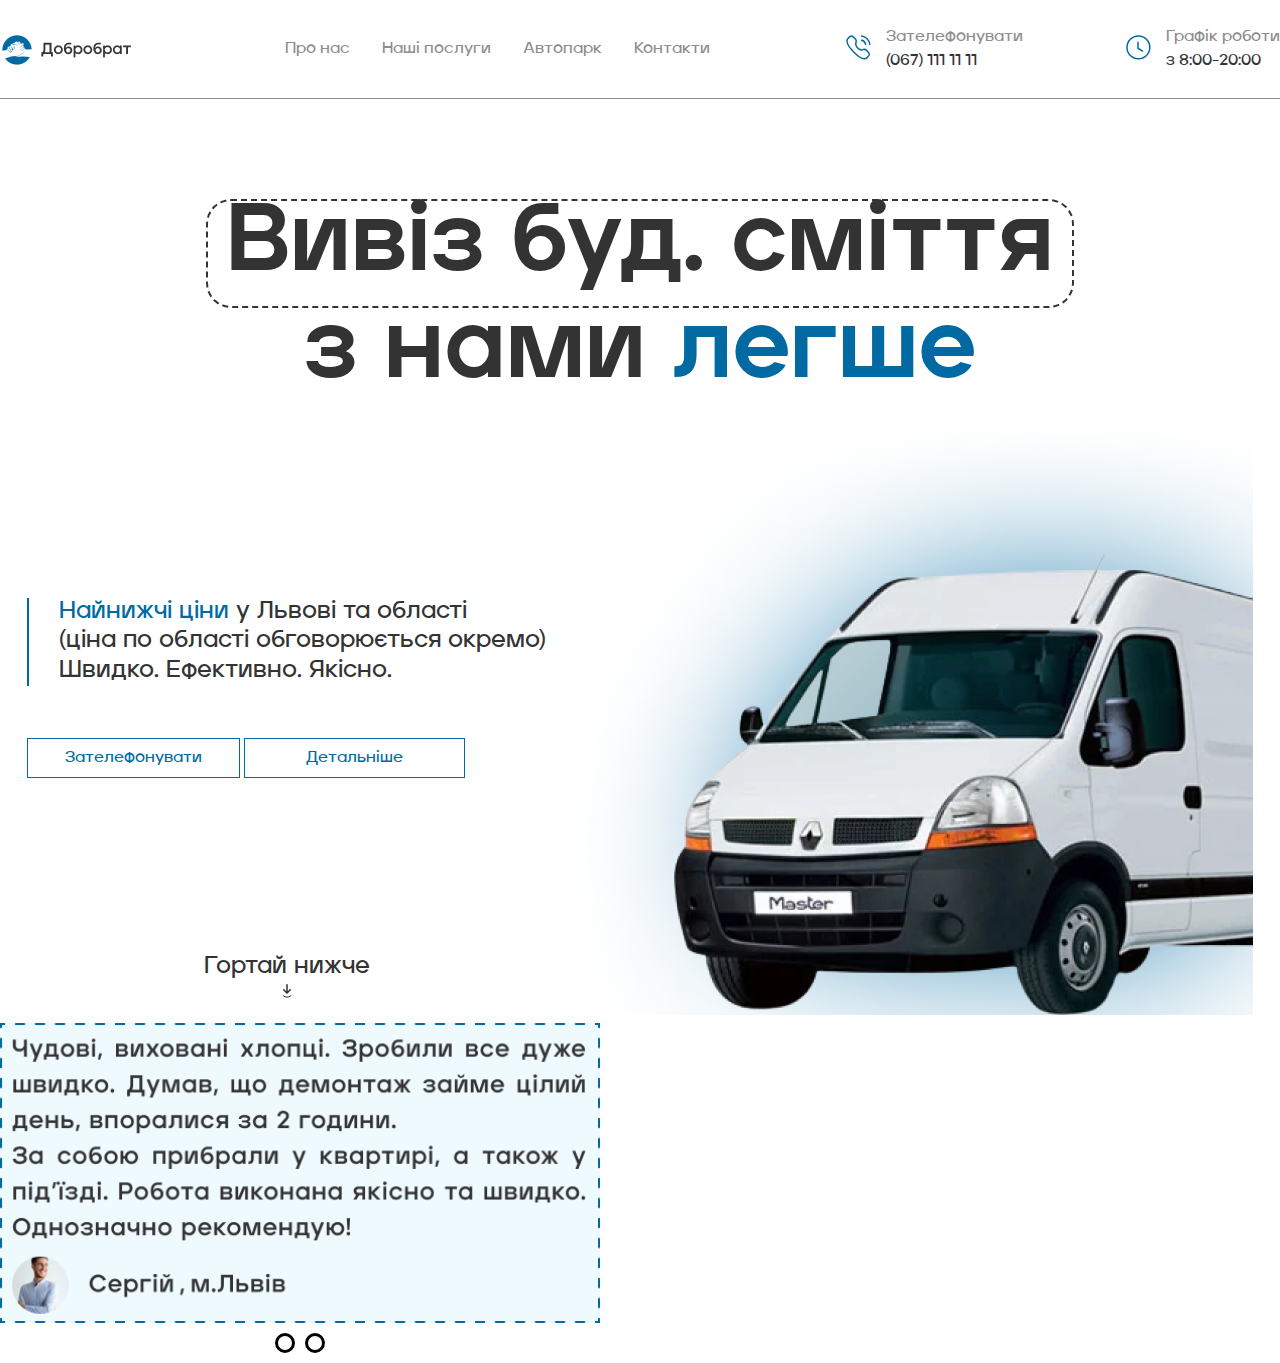
==== commit 67a4060c: "1st section + slider" ====
--- a/index.html
+++ b/index.html
@@ -50,14 +50,44 @@
          <h1 class="main-header">Вивіз буд. сміття</h1>
          <h2 class="after-main-header">з нами <span>легше</span></h2>
         </div>
+    </div>
+    <section class="advertising-section">
+        <div class="container-flex">
         <div class="description-block">
         <p class="description"><span>Найнижчі ціни</span> у Львові та області
             <br>(ціна по області обговорюється окремо)
             <br>Швидко. Ефективно. Якісно.</p>
             <a href="tel:+0671111111" target="_blank" class="call-link animation-link"><span>Зателефонувати</span></a>
             <a href="#" class="more-link animation-link"><span>Детальніше</span></a>
+            <div class="scroll-block">
+            <a href="#" class="scroll-down">Гортай нижче</a>
+            <svg width="10" height="15" viewBox="0 0 10 15" fill="none" xmlns="http://www.w3.org/2000/svg">
+                <path fill-rule="evenodd" clip-rule="evenodd" d="M1.21985 5.159C1.36047 5.01855 1.5511 4.93966 1.74985 4.93966C1.9486 4.93966 2.13922 5.01855 2.27985 5.159L4.24985 7.129L4.24985 0.75C4.24985 0.551087 4.32887 0.360323 4.46952 0.219671C4.61017 0.0790182 4.80094 -3.68716e-07 4.99985 -3.51327e-07C5.19876 -3.33937e-07 5.38953 0.0790183 5.53018 0.219671C5.67083 0.360324 5.74985 0.551087 5.74985 0.75L5.74985 7.129L7.71985 5.159C7.78851 5.08531 7.87131 5.02621 7.96331 4.98522C8.05531 4.94423 8.15462 4.92219 8.25532 4.92041C8.35603 4.91863 8.45606 4.93716 8.54944 4.97488C8.64283 5.0126 8.72767 5.06874 8.79889 5.13996C8.8701 5.21118 8.92625 5.29601 8.96397 5.3894C9.00169 5.48279 9.02022 5.58282 9.01844 5.68352C9.01666 5.78423 8.99462 5.88354 8.95363 5.97554C8.91264 6.06754 8.85353 6.15034 8.77985 6.219L5.52985 9.469L4.99985 10L4.46985 9.47L1.21985 6.22C1.15015 6.15035 1.09486 6.06765 1.05714 5.97662C1.01942 5.8856 1.00001 5.78803 1.00001 5.6895C1.00001 5.59097 1.01942 5.4934 1.05714 5.40238C1.09486 5.31135 1.15015 5.22865 1.21985 5.159Z" fill="#333333"/>
+                <path d="M1.07776 11.6315L1.34166 11.8361C3.49706 13.5077 6.50872 13.5151 8.6723 11.8541L8.96231 11.6315" stroke="#333333" stroke-linecap="round"/>
+                </svg>
         </div>
         </div>
+        <div class="main-car-block">
+            <img src="./images/main_car.png" alt="main_car">
+        </div>
+    </div>
+    </section>
+    <section class="feedback-section">
+        <div class="container">
+            <div class="slider">
+                <div class="images-block">
+                    <input type="radio" name="slide" id="img1" checked>
+                    <input type="radio" name="slide" id="img2">
+                    <img src="./images/slide.png" class="m-1" alt="img1">
+                    <img src="./images/slide-2.png" class="m-2" alt="img2">
+                </div>
+                <div class="dots">
+                    <label for="img1"></label>
+                    <label for="img2"></label>
+                </div>
+            </div>
+        </div>
+    </section>
     </main>
     <footer></footer>
 </body>
--- a/css/style.css
+++ b/css/style.css
@@ -4,9 +4,10 @@
     padding: 0;
 }
 .container{
-    max-width: 1116px;
+    max-width: 1440px;
     margin-left: auto;
     margin-right: auto;
+    overflow: hidden;
 }
 img{
     max-width: 100%;
@@ -109,7 +110,6 @@
     max-width: 868px;
     text-align: center;
     margin: 0 auto;
-    margin-bottom: 200px;
 }
 .main .main-header{
     font-size: 96px;
@@ -127,10 +127,19 @@
 .after-main-header span{
     color: #026AA2;
 }
-.main .description-block{
+/* -----------------------------------------------Advertising-section---------------------------------------------- */
+.advertising-section .container-flex{
+    display: flex;
+    justify-content: center;
+    max-width: 1440px;
+    margin-left: auto;
+    margin-right: auto;
+}
+.advertising-section .description-block{
+    margin-top: 200px;
     max-width: 593px;
 }
-.main .description{
+.advertising-section .description{
     font-size: 24px;
     line-height: 29.64px;
     border-left: 2px solid #026AA2;
@@ -138,10 +147,10 @@
     color: #333333;
     margin-bottom: 60px;
 }
-.main .description span{
-    color: #026AA2;
-}
-.main .call-link{
+.advertising-section .description span{
+    color: #026AA2;
+}
+.advertising-section .call-link{
     padding-top: 11px;
     padding-bottom: 11px;
     padding-left: 37px;
@@ -149,7 +158,7 @@
     border: 1px solid #026AA2;
     color: #026AA2;
 }
-.main .more-link{
+.advertising-section .more-link{
     padding-top: 11px;
     padding-bottom: 11px;
     padding-left: 61px;
@@ -157,10 +166,10 @@
     border: 1px solid #026AA2;
     color: #026AA2;
 }
-.main .call-link:hover{
+.advertising-section .call-link:hover{
     border: none;
 }
-.main .more-link:hover{
+.advertising-section .more-link:hover{
     border: none;
 }
 .animation-link{
@@ -191,4 +200,58 @@
   
   .animation-link:hover:after{
     width: 100%;
-  }+  }
+  .advertising-section .scroll-block{
+    display: flex;
+    flex-direction: column;
+    align-items: center;
+    margin-top: 180px;
+  }
+  .advertising-section .scroll-down{
+    font-size: 24px;
+    line-height: 34px;
+    color: #333333;
+  }
+  /* ------------------------------------------------------feedback-section------------------------------------------------------------- */
+  .slider{
+    position: relative;
+    width: 600px;
+    overflow: hidden;
+  }
+  .images-block{
+    display: flex;
+    width: 100%;
+  }
+  .images-block img{
+    height: 300px;
+    max-width: 100%;
+    transition: all 0.15s ease;
+  }
+  .images-block input{
+    display: none;
+  }
+  .dots{
+    display: flex;
+    justify-content: center;
+    margin: 5px;
+  }
+  .dots label{
+    height: 20px;
+    width: 20px;
+    border-radius: 50%;
+    border: solid black 3px;
+    cursor: pointer;
+    transition: all 0.15s ease;
+    margin: 5px;
+  }
+  .dots label:hover {
+    background: #026AA2;
+}
+#img1:checked ~ .m-1{
+    margin-left: 0;
+
+}
+#img2:checked ~ .m-2{
+    margin-left: -100%;
+    
+}
